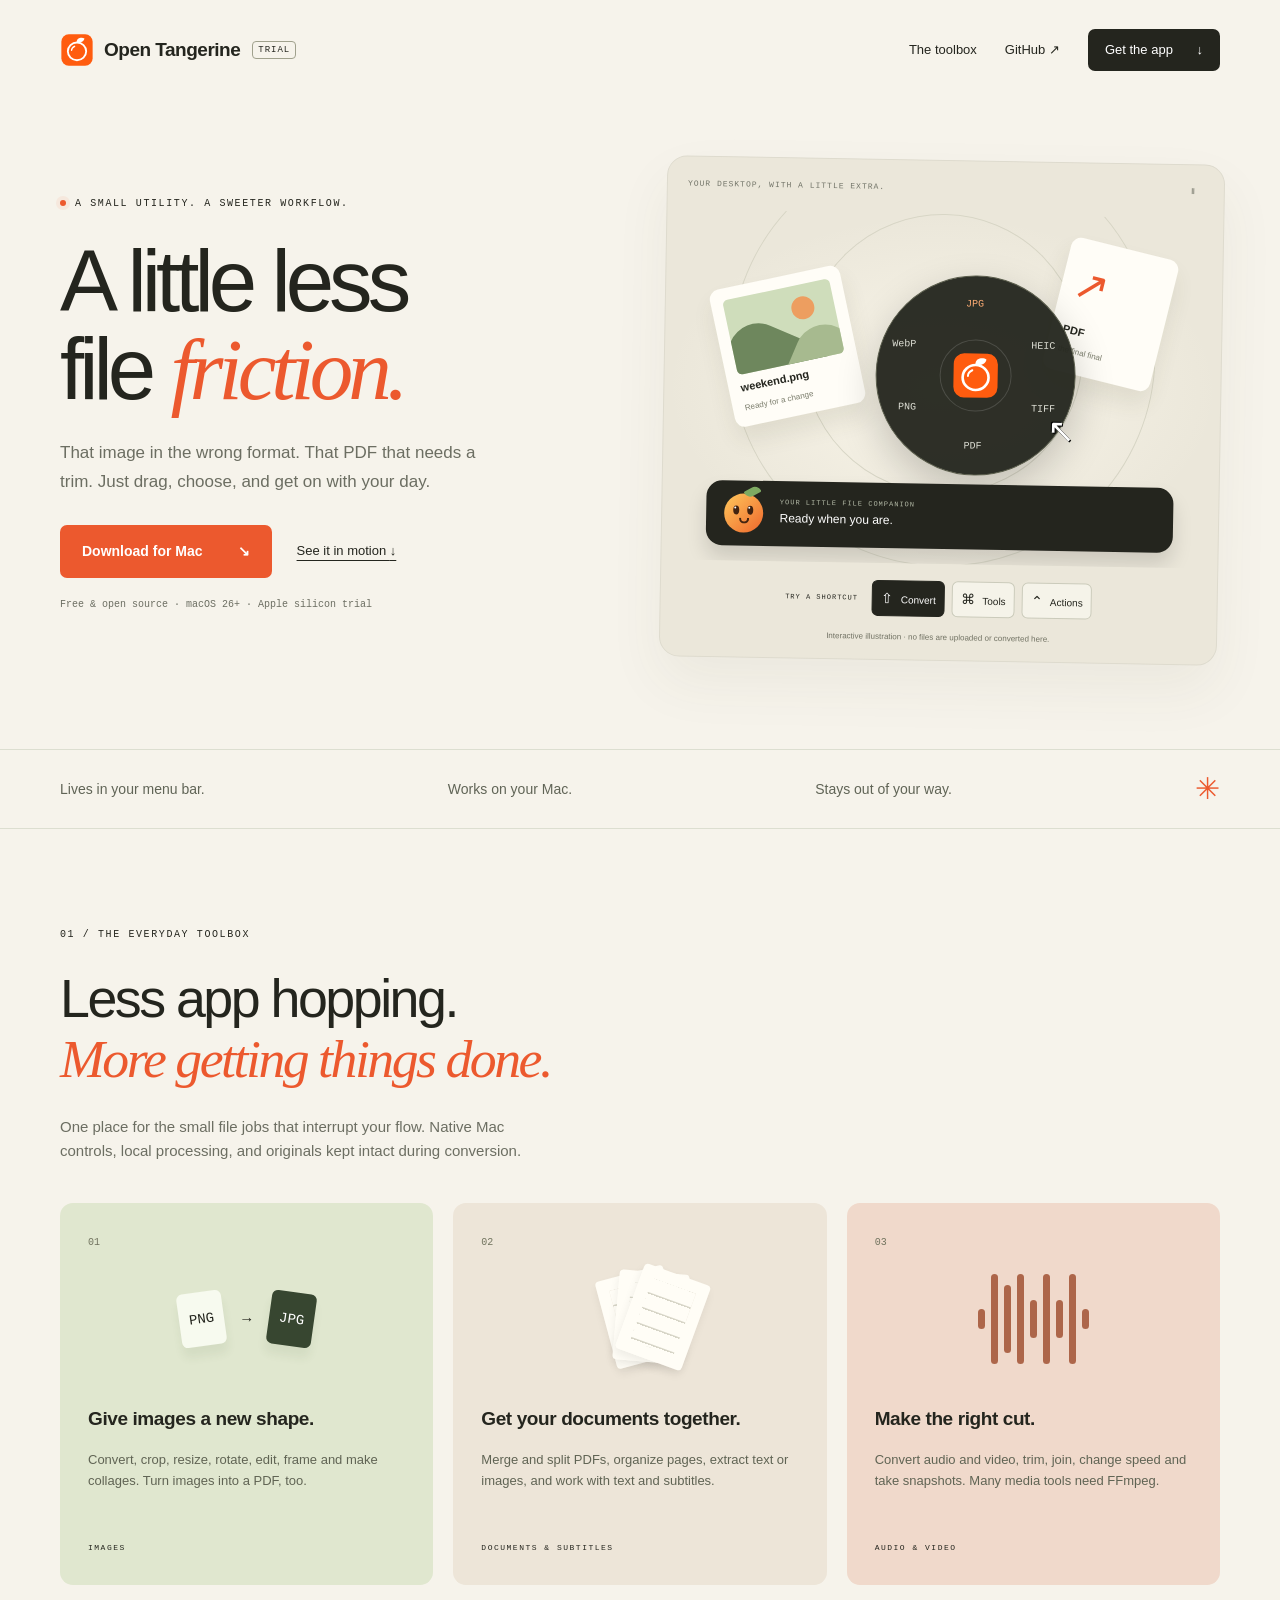
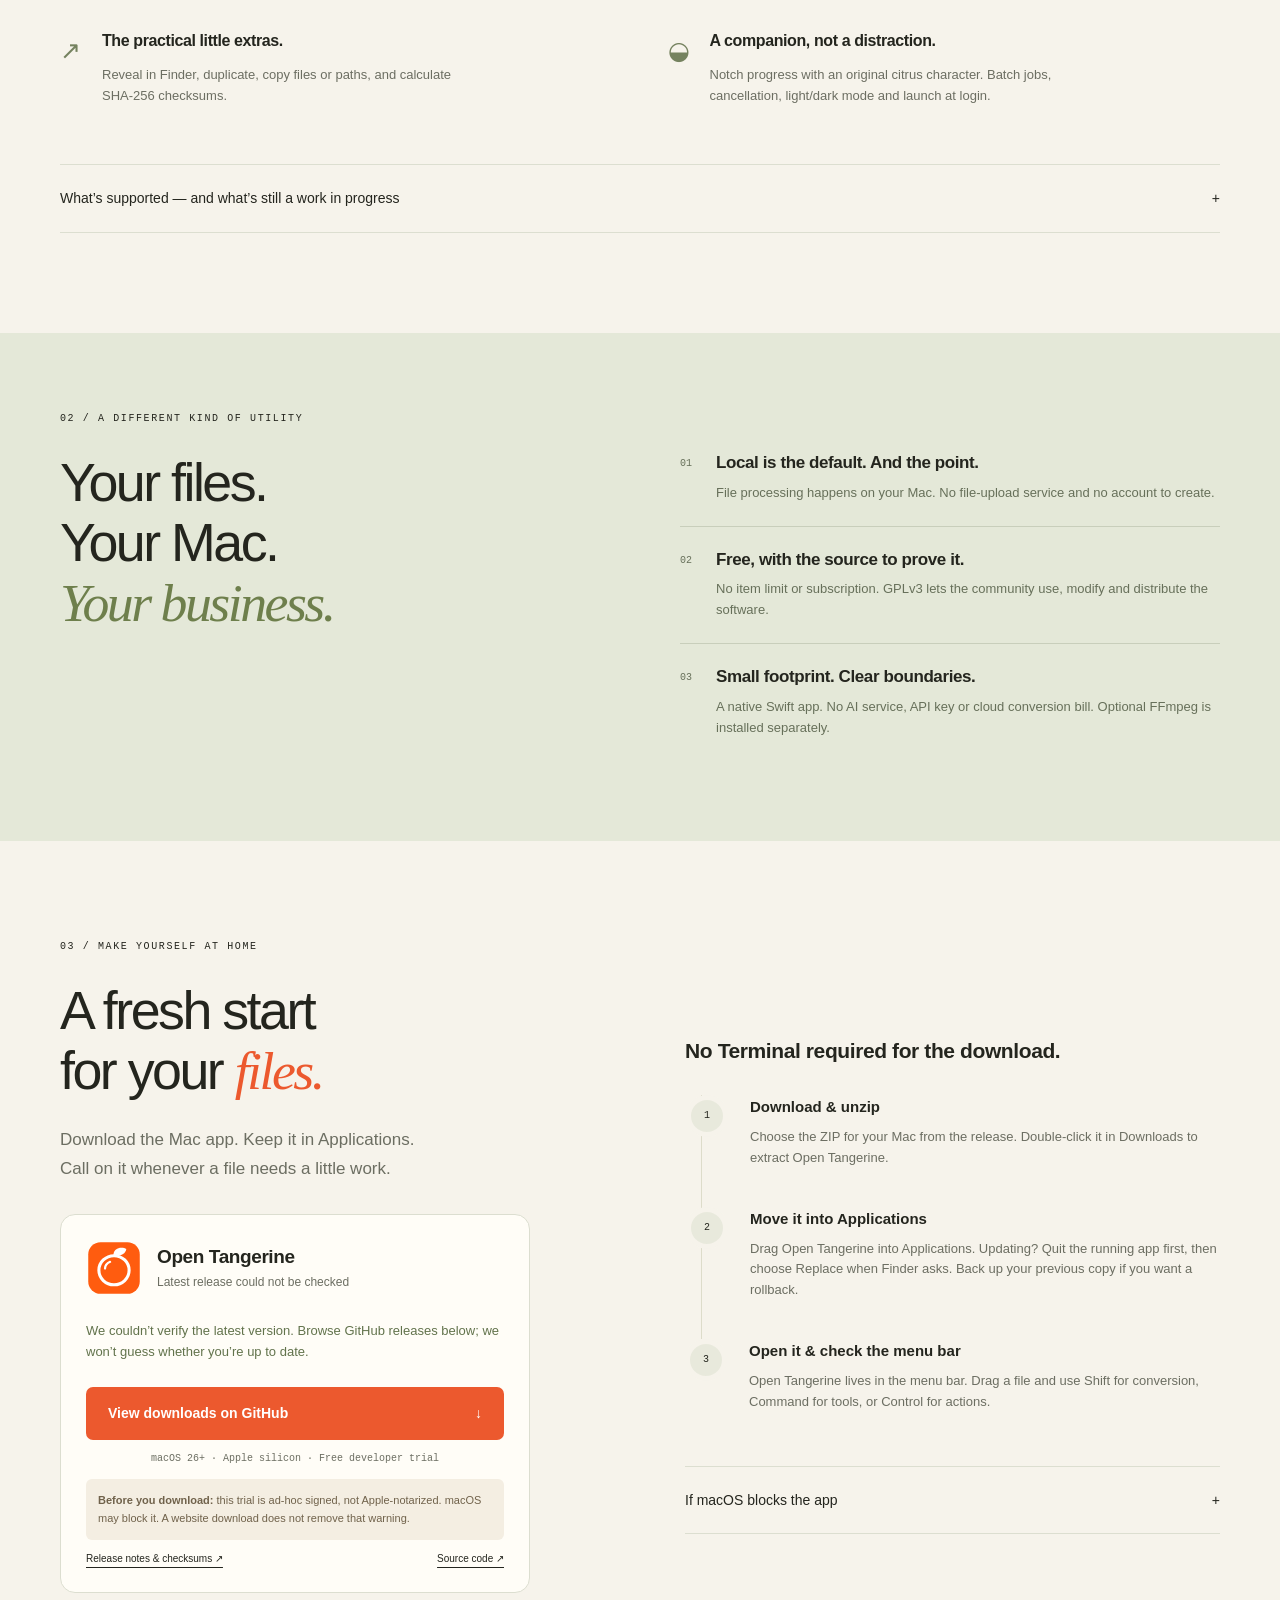
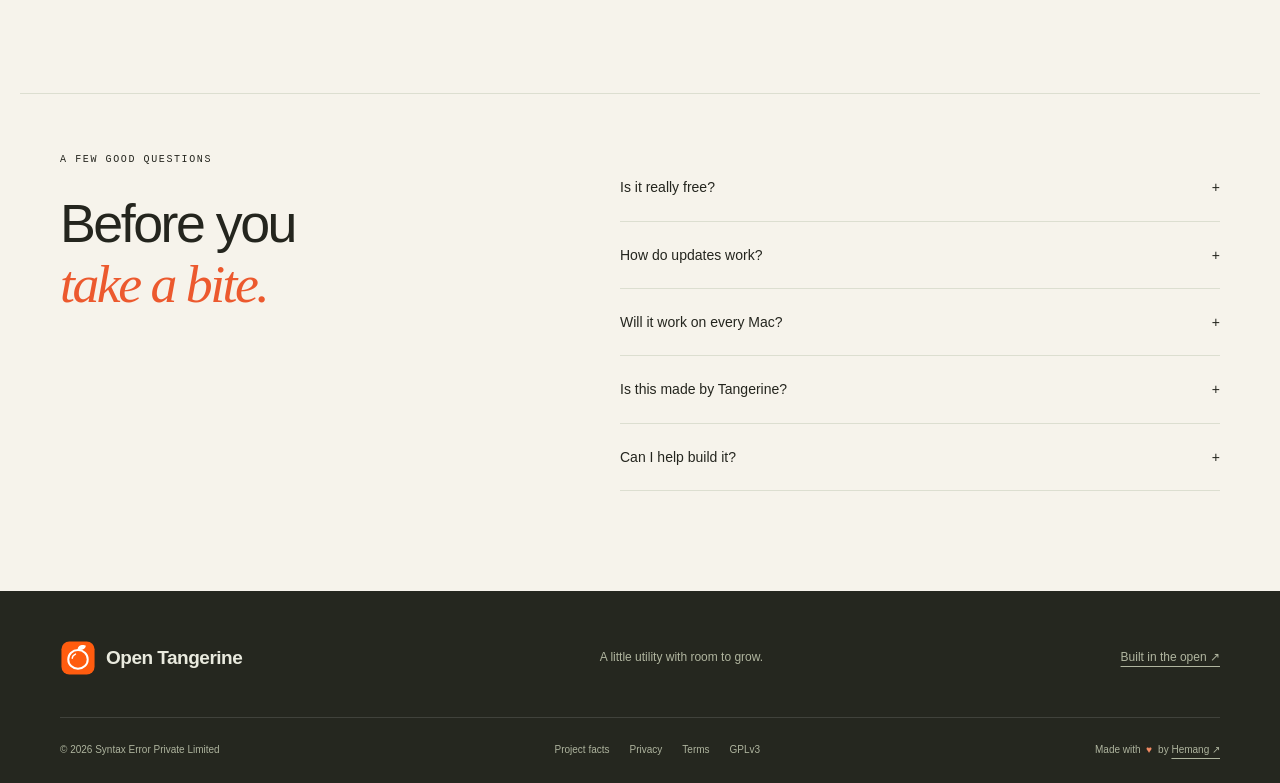
==== docs/index.html @ b7ef614c "Add search metadata, sitemap and open-source discovery facts" ====
<!doctype html>
<html lang="en"><head><meta charset="utf-8"><meta name="viewport" content="width=device-width,initial-scale=1"><meta name="theme-color" content="#f6f3eb"><title>Open Tangerine — Free, open-source Mac file converter</title><link rel="icon" href="assets/logo.svg"><link rel="stylesheet" href="assets/style.css"><script src="assets/version.js" defer></script><script src="assets/site.js" defer></script><meta name="description" content="Free, open-source macOS file converter and toolbox. Convert images, work with PDFs, edit media and manage files locally. Download the developer trial."><meta name="robots" content="index,follow,max-image-preview:large"><link rel="canonical" href="https://sintaxerrorpvtltd.github.io/Open-Tangerine/"><link rel="sitemap" type="application/xml" href="https://sintaxerrorpvtltd.github.io/Open-Tangerine/sitemap.xml"><meta name="referrer" content="strict-origin-when-cross-origin"><meta property="og:type" content="website"><meta property="og:site_name" content="Open Tangerine"><meta property="og:locale" content="en_US"><meta property="og:title" content="Open Tangerine — Free, open-source Mac file converter"><meta property="og:description" content="Free, open-source macOS file converter and toolbox. Convert images, work with PDFs, edit media and manage files locally. Download the developer trial."><meta property="og:url" content="https://sintaxerrorpvtltd.github.io/Open-Tangerine/"><meta property="og:image" content="https://sintaxerrorpvtltd.github.io/Open-Tangerine/assets/social-icon.png"><meta property="og:image:width" content="512"><meta property="og:image:height" content="512"><meta property="og:image:alt" content="Open Tangerine orange app icon"><meta name="twitter:card" content="summary"><meta name="twitter:title" content="Open Tangerine — Free, open-source Mac file converter"><meta name="twitter:description" content="Free, open-source macOS file converter and toolbox. Convert images, work with PDFs, edit media and manage files locally. Download the developer trial."><meta name="twitter:image" content="https://sintaxerrorpvtltd.github.io/Open-Tangerine/assets/social-icon.png"><script type="application/ld+json">{"@context": "https://schema.org", "@graph": [{"@type": "Organization", "@id": "https://sintaxerrorpvtltd.github.io/Open-Tangerine/#organization", "name": "Syntax Error Private Limited", "url": "https://sintaxerrorpvtltd.github.io/Open-Tangerine/", "logo": "https://sintaxerrorpvtltd.github.io/Open-Tangerine/assets/social-icon.png"}, {"@type": "WebSite", "@id": "https://sintaxerrorpvtltd.github.io/Open-Tangerine/#website", "name": "Open Tangerine", "url": "https://sintaxerrorpvtltd.github.io/Open-Tangerine/", "publisher": {"@id": "https://sintaxerrorpvtltd.github.io/Open-Tangerine/#organization"}, "inLanguage": "en"}, {"@type": ["SoftwareApplication", "SoftwareSourceCode"], "@id": "https://sintaxerrorpvtltd.github.io/Open-Tangerine/#app", "name": "Open Tangerine", "url": "https://sintaxerrorpvtltd.github.io/Open-Tangerine/", "description": "Free, open-source macOS file converter and toolbox. Convert images, work with PDFs, edit media and manage files locally. Download the developer trial.", "applicationCategory": "UtilitiesApplication", "operatingSystem": "macOS 26 or later (Apple silicon trial)", "isAccessibleForFree": true, "license": "https://www.gnu.org/licenses/gpl-3.0.html", "codeRepository": "https://github.com/sintaxerrorpvtltd/Open-Tangerine", "programmingLanguage": "Swift", "downloadUrl": "https://github.com/sintaxerrorpvtltd/Open-Tangerine/releases", "publisher": {"@id": "https://sintaxerrorpvtltd.github.io/Open-Tangerine/#organization"}, "offers": {"@type": "Offer", "price": "0", "priceCurrency": "USD"}, "softwareRequirements": "Optional FFmpeg for many media operations", "featureList": ["Local file processing", "Image conversion and editing", "PDF merge and split", "Audio and video tools", "Manual updates via GitHub"]}]}</script></head>
<body><a class="skip" href="#main">Skip to content</a><header class="nav wrap"><a class="brand" href="./"><img src="assets/logo.svg" width="34" height="34" alt="">Open Tangerine<span class="beta">TRIAL</span></a><nav aria-label="Main"><a href="#features">The toolbox</a><a href="https://github.com/sintaxerrorpvtltd/Open-Tangerine">GitHub ↗</a><a class="small-button" href="#download">Get the app <span>↓</span></a></nav></header>
<main id="main"><section class="hero wrap"><div class="hero-copy"><p class="eyebrow"><span class="dot"></span> A SMALL UTILITY. A SWEETER WORKFLOW.</p><h1>A little less<br>file <em>friction.</em></h1><p class="intro">That image in the wrong format. That PDF that needs a trim. Just drag, choose, and get on with your day.</p><div class="actions"><a class="button orange" href="#download">Download for Mac <span>↘</span></a><a class="text-link" href="#playground">See it in motion <span>↓</span></a></div><p class="micro">Free & open source · macOS 26+ · Apple silicon trial</p></div>
<div class="stage" id="playground" aria-label="Interactive illustration of the conversion wheel"><div class="stage-top"><span>YOUR DESKTOP, WITH A LITTLE EXTRA.</span><button id="motion" class="motion" aria-pressed="false" aria-label="Pause decorative motion">Ⅱ</button></div><div class="illustration"><div class="orbit orbit-one"></div><div class="orbit orbit-two"></div><div class="file file-back"><span>↗</span><b>PDF</b><small>the final final</small></div><div class="file file-front"><div class="landscape"><i></i></div><b id="demo-file">weekend.png</b><small id="demo-detail">Ready for a change</small></div><div class="wheel"><div class="wheel-center"><img src="assets/logo.svg" alt="" width="48" height="48"></div><span class="format f1">JPG</span><span class="format f2">HEIC</span><span class="format f3">TIFF</span><span class="format f4">PDF</span><span class="format f5">PNG</span><span class="format f6">WebP</span></div><div class="companion"><div class="citrus"><i class="leaf"></i><div class="eyes"><i></i><i></i></div><i class="smile"></i></div><div><small>YOUR LITTLE FILE COMPANION</small><b id="demo-caption" aria-live="polite">Ready when you are.</b></div></div><span class="cursor">↖</span></div><div class="stage-controls"><span>TRY A SHORTCUT</span><button data-mode="convert" aria-pressed="true"><kbd>⇧</kbd> Convert</button><button data-mode="tools" aria-pressed="false"><kbd>⌘</kbd> Tools</button><button data-mode="actions" aria-pressed="false"><kbd>⌃</kbd> Actions</button></div><p class="demo-note">Interactive illustration · no files are uploaded or converted here.</p></div></section>
<div class="manifesto"><div class="wrap"><span>Lives in your menu bar.</span><span>Works on your Mac.</span><span>Stays out of your way.</span><span class="sun">✳</span></div></div>
<section class="wrap section" id="features"><div class="section-heading"><p class="eyebrow">01 / THE EVERYDAY TOOLBOX</p><h2>Less app hopping.<br><em>More getting things done.</em></h2><p>One place for the small file jobs that interrupt your flow. Native Mac controls, local processing, and originals kept intact during conversion.</p></div><div class="feature-grid"><article class="feature feature-image"><span class="feature-number">01</span><div class="format-stack"><span>PNG</span><b>→</b><span>JPG</span></div><h3>Give images a new shape.</h3><p>Convert, crop, resize, rotate, edit, frame and make collages. Turn images into a PDF, too.</p><span class="tag">IMAGES</span></article><article class="feature feature-doc"><span class="feature-number">02</span><div class="paper-stack"><i></i><i></i><i></i></div><h3>Get your documents together.</h3><p>Merge and split PDFs, organize pages, extract text or images, and work with text and subtitles.</p><span class="tag">DOCUMENTS & SUBTITLES</span></article><article class="feature feature-audio"><span class="feature-number">03</span><div class="wave" aria-hidden="true"><i></i><i></i><i></i><i></i><i></i><i></i><i></i><i></i><i></i></div><h3>Make the right cut.</h3><p>Convert audio and video, trim, join, change speed and take snapshots. Many media tools need FFmpeg.</p><span class="tag">AUDIO & VIDEO</span></article></div>
<div class="feature-bottom"><div><span>↗</span><h3>The practical little extras.</h3><p>Reveal in Finder, duplicate, copy files or paths, and calculate SHA-256 checksums.</p></div><div><span>◒</span><h3>A companion, not a distraction.</h3><p>Notch progress with an original citrus character. Batch jobs, cancellation, light/dark mode and launch at login.</p></div></div><details class="coverage"><summary>What’s supported — and what’s still a work in progress <span>+</span></summary><div><p><b>Images:</b> PNG, JPEG, HEIC, TIFF, BMP, WebP, AVIF and SVG input routes. Availability depends on the destination codec. HEIC encoding is still being investigated; JPEG, TIFF and PDF conversion checks pass.</p><p><b>PDF & text:</b> merge, split, page organization, text/image extraction, text-to-PDF and some DOCX routes. No universal Office converter or OCR.</p><p><b>Media & subtitles:</b> audio/video conversion and editing; SRT, VTT and text. Many routes need a separately installed FFmpeg. Codec support varies.</p><p><b>Limits:</b> native image loading is limited to 100 MB and 40 megapixels. Archive conversion is disabled. Background framing does not remove backgrounds. Redaction and metadata tools are not certified anonymization tools. Not every route has been tested end to end.</p><a href="https://github.com/sintaxerrorpvtltd/Open-Tangerine#features-in-this-trial">Read the complete feature list ↗</a></div></details></section>
<section class="principles"><div class="wrap principles-grid"><p class="eyebrow">02 / A DIFFERENT KIND OF UTILITY</p><h2>Your files.<br>Your Mac.<br><em>Your business.</em></h2><div class="principle-list"><article><span>01</span><div><h3>Local is the default. And the point.</h3><p>File processing happens on your Mac. No file-upload service and no account to create.</p></div></article><article><span>02</span><div><h3>Free, with the source to prove it.</h3><p>No item limit or subscription. GPLv3 lets the community use, modify and distribute the software.</p></div></article><article><span>03</span><div><h3>Small footprint. Clear boundaries.</h3><p>A native Swift app. No AI service, API key or cloud conversion bill. Optional FFmpeg is installed separately.</p></div></article></div></div></section>
<section class="wrap section download" id="download"><div><p class="eyebrow">03 / MAKE YOURSELF AT HOME</p><h2>A fresh start<br>for your <em>files.</em></h2><p class="intro">Download the Mac app. Keep it in Applications.<br>Call on it whenever a file needs a little work.</p><div class="download-card"><div class="download-title"><img src="assets/logo.svg" alt="" width="56" height="56"><div><h3>Open Tangerine</h3><p id="release-label">Checking the latest release…</p></div></div><p id="version-status" role="status">You can also browse all releases on GitHub.</p><a class="button orange download-link" id="download-link" href="https://github.com/sintaxerrorpvtltd/Open-Tangerine/releases">View downloads on GitHub <span>↓</span></a><p class="micro">macOS 26+ · Apple silicon · Free developer trial</p><p class="notice"><b>Before you download:</b> this trial is ad-hoc signed, not Apple-notarized. macOS may block it. A website download does not remove that warning.</p><div class="download-links"><a href="https://github.com/sintaxerrorpvtltd/Open-Tangerine/releases" id="release-notes">Release notes & checksums ↗</a><a href="https://github.com/sintaxerrorpvtltd/Open-Tangerine">Source code ↗</a></div></div></div>
<div class="installation"><h3>No Terminal required for the download.</h3><ol><li><b>Download & unzip</b><p>Choose the ZIP for your Mac from the release. Double-click it in Downloads to extract Open Tangerine.</p></li><li><b>Move it into Applications</b><p>Drag Open Tangerine into Applications. Updating? Quit the running app first, then choose Replace when Finder asks. Back up your previous copy if you want a rollback.</p></li><li><b>Open it & check the menu bar</b><p>Open Tangerine lives in the menu bar. Drag a file and use Shift for conversion, Command for tools, or Control for actions.</p></li></ol><details><summary>If macOS blocks the app <span>+</span></summary><p>If macOS says the developer cannot be verified, review <a href="https://support.apple.com/en-in/102445">Apple’s opening guidance</a>. Only if you trust the exact download, use the per-app Open Anyway option in System Settings → Privacy & Security, if available.</p><p>If macOS says the app is damaged or contains malware, stop and <a href="https://github.com/sintaxerrorpvtltd/Open-Tangerine/issues">report the exact message</a>. Do not disable Gatekeeper or strip quarantine flags. Building from source is another option for developers.</p></details></div></section>
<section class="wrap faq section"><div><p class="eyebrow">A FEW GOOD QUESTIONS</p><h2>Before you<br><em>take a bite.</em></h2></div><div><details><summary>Is it really free? <span>+</span></summary><p>Yes. Open Tangerine has no account, subscription or conversion quota. Its source is licensed under GPL-3.0-only. Optional third-party tools have their own licenses.</p></details><details><summary>How do updates work? <span>+</span></summary><p>The app checks GitHub for a published release and opens this download page with your app version. This page tells you whether a newer version is available. Download it, quit the old app and replace it manually. It does not silently install anything.</p></details><details><summary>Will it work on every Mac? <span>+</span></summary><p>This trial targets macOS 26 or later on Apple silicon. Intel Macs are not currently verified. Some tools depend on optional FFmpeg and available codecs.</p></details><details><summary>Is this made by Tangerine? <span>+</span></summary><p>No. Open Tangerine is an independent project by Syntax Error Private Limited, with its own artwork. It builds on Satsuma with the original MIT attribution preserved.</p></details><details><summary>Can I help build it? <span>+</span></summary><p>Please do. Report a reproducible issue or propose a focused improvement on <a href="https://github.com/sintaxerrorpvtltd/Open-Tangerine">GitHub</a>. Avoid uploading private files to public issues.</p></details></div></section>
</main><footer><div class="wrap"><div class="footer-top"><a class="brand" href="./"><img src="assets/logo.svg" width="36" height="36" alt="">Open Tangerine</a><p>A little utility with room to grow.</p><a href="https://github.com/sintaxerrorpvtltd/Open-Tangerine">Built in the open ↗</a></div><div class="footer-bottom"><span>© 2026 Syntax Error Private Limited</span><nav aria-label="Legal"><a href="llms.txt">Project facts</a><a href="privacy.html">Privacy</a><a href="terms.html">Terms</a><a href="https://github.com/sintaxerrorpvtltd/Open-Tangerine/blob/main/LICENSE">GPLv3</a></nav><span>Made with <span class="heart" aria-label="love">♥</span> by <a href="https://www.instagram.com/hemaangg/">Hemang ↗</a></span></div></div></footer></body></html>
---- docs/assets/style.css ----
:root{--paper:#f6f3eb;--ink:#24251e;--orange:#ec592e;--muted:#6c6e62;--line:#dcded0;--green:#e1e7cd}*{box-sizing:border-box}html{scroll-behavior:smooth;scroll-padding-top:35px}body{margin:0;background:var(--paper);color:var(--ink);font-family:-apple-system,BlinkMacSystemFont,'Segoe UI',sans-serif;font-size:15px;line-height:1.6}a{color:inherit;text-underline-offset:5px}button{font:inherit;cursor:pointer}button,a{-webkit-tap-highlight-color:transparent}button:focus-visible,a:focus-visible,summary:focus-visible{outline:3px solid var(--orange);outline-offset:5px}.wrap{max-width:1240px;margin:auto;padding-left:40px;padding-right:40px}.skip{position:absolute;top:-90px;left:20px;z-index:99;background:white;padding:15px}.skip:focus{top:10px}.nav{min-height:100px;display:flex;align-items:center;justify-content:space-between;gap:24px}.brand{font-weight:650;display:flex;align-items:center;gap:10px;text-decoration:none;letter-spacing:-.5px;font-size:19px}.beta{font:9px ui-monospace,monospace;letter-spacing:1px;border:1px solid #a0a18d;border-radius:4px;padding:3px 5px;margin-left:2px}nav{display:flex;align-items:center;gap:28px}nav a{text-decoration:none;font-size:13px}.small-button{background:var(--ink);color:white;padding:11px 17px;border-radius:7px}.small-button span{margin-left:20px}.hero{padding-top:60px;padding-bottom:88px;display:grid;grid-template-columns:1fr 1fr;gap:45px;align-items:center}.eyebrow{font:10px ui-monospace,SFMono-Regular,monospace;letter-spacing:1.6px;display:flex;align-items:center;gap:9px;margin:0 0 28px}.dot{width:6px;height:6px;border-radius:50%;background:var(--orange);box-shadow:0 0 0 4px #ec592e12}h1{font-size:clamp(60px,6.8vw,88px);font-weight:500;line-height:1.01;letter-spacing:-5px;margin:0 0 26px}em{font-family:Georgia,serif;font-weight:400;color:var(--orange)}.intro{font-size:17px;line-height:1.7;color:var(--muted);max-width:420px}.actions{display:flex;align-items:center;gap:25px;margin:28px 0 18px}.button{display:inline-flex;align-items:center;justify-content:space-between;gap:35px;padding:15px 22px;border-radius:7px;text-decoration:none;font-size:14px;font-weight:600;transition:transform .2s,box-shadow .2s}.button:hover{transform:translateY(-3px);box-shadow:0 8px 20px #c3452525}.orange{background:var(--orange);color:white}.text-link{font-size:13px;font-weight:500}.micro{font:10px ui-monospace,monospace;color:var(--muted);line-height:1.8}.stage{background:#ebe7da;border:1px solid #dedbce;border-radius:20px;overflow:hidden;box-shadow:0 25px 55px #494b2c10;transform:rotate(1deg)}.stage-top{display:flex;justify-content:space-between;align-items:center;padding:18px 20px;font:8px ui-monospace,monospace;letter-spacing:1px;color:#737569}.motion{border:0;background:transparent;color:inherit;padding:4px 8px}.illustration{height:350px;position:relative;overflow:hidden;background:radial-gradient(ellipse at center,#f9f5e9,transparent 70%)}.orbit{position:absolute;border:1px solid #d8d6c6;border-radius:50%;left:50%;top:40%;transform:translate(-50%,-50%)}.orbit-one{width:280px;height:280px}.orbit-two{width:425px;height:425px}.file{position:absolute;background:#fffdf7;box-shadow:0 14px 22px #494b2c19;border-radius:10px;width:133px;padding:12px;display:flex;flex-direction:column;gap:5px;top:65px;left:10%;transform:rotate(-13deg);animation:float 6s ease-in-out infinite}.file b{font-size:11px}.file small{font-size:8px;color:#7b7d6c}.file-back{left:auto;right:10%;top:30px;transform:rotate(13deg);animation-delay:-3s;width:110px;height:135px}.file-back>span{color:var(--orange);font-size:42px;font-family:Georgia}.landscape{height:76px;border-radius:5px;position:relative;overflow:hidden;background:#cfddbb}.landscape:before,.landscape:after{content:'';position:absolute;background:#6e875d;width:110px;height:95px;transform:rotate(35deg);top:40px;left:-20px;border-radius:30px}.landscape:after{left:45px;top:55px;background:#a7ba8f}.landscape i{position:absolute;border-radius:50%;width:23px;height:23px;background:#ed9e60;right:20px;top:12px}.wheel{position:absolute;left:56%;top:46%;transform:translate(-50%,-50%);width:200px;height:200px;border-radius:50%;background:#262820f5;box-shadow:0 15px 40px #0003;border:1px solid #5a5d4c;animation:arrive .7s ease-out}.wheel-center{position:absolute;inset:63px;border:1px solid #ffffff25;border-radius:50%;display:grid;place-items:center}.wheel-center img{border-radius:12px}.format{position:absolute;color:#dedfd5;font:10px ui-monospace,monospace}.f1{top:22px;left:88px;color:#ffad74}.f2{top:63px;right:20px}.f3{bottom:61px;right:19px}.f4{bottom:23px;left:88px}.f5{bottom:61px;left:22px}.f6{top:63px;left:15px}.companion{position:absolute;bottom:15px;left:8%;right:8%;height:65px;border-radius:16px;background:#24251e;color:white;display:flex;align-items:center;gap:16px;padding:10px 18px;box-shadow:0 12px 20px #0002}.companion small{font:7px ui-monospace,monospace;letter-spacing:1px;color:#b3b9a6;display:block}.companion b{font-size:12px;font-weight:500;display:block;margin-top:3px}.citrus{width:39px;height:39px;flex-shrink:0;background:linear-gradient(135deg,#ffc85c,#ee672c);border-radius:50%;position:relative;animation:bob 3s ease-in-out infinite}.leaf{position:absolute;top:-6px;left:20px;width:16px;height:8px;background:#7eaa62;border-radius:2px 12px 2px 12px;transform:rotate(-30deg)}.eyes{display:flex;gap:8px;position:absolute;left:9px;top:12px}.eyes i{display:block;width:6px;height:9px;background:#422310;border-radius:50%;position:relative}.eyes i:after{content:'';width:2px;height:2px;background:white;border-radius:50%;position:absolute;top:1px;left:1px}.smile{position:absolute;left:15px;top:24px;width:10px;height:6px;border:2px solid #422310;border-top:0;border-radius:0 0 10px 10px}.cursor{position:absolute;left:69%;top:54%;color:white;text-shadow:1px 1px black,-1px -1px black;font-size:33px;animation:point 5s ease-in-out infinite}.stage-controls{display:flex;justify-content:center;gap:7px;align-items:center;padding:17px 10px 5px}.stage-controls>span{font:7px ui-monospace,monospace;letter-spacing:1px;margin-right:7px}.stage-controls button{border:1px solid #cbcbbb;border-radius:6px;font-size:10px;padding:6px 8px;background:#f5f3e9;color:var(--ink)}.stage-controls button[aria-pressed=true]{background:#24251e;color:white;border-color:#24251e}kbd{font-family:inherit;font-size:14px;margin-right:5px}.demo-note{text-align:center;font-size:8px;color:#717263;margin:10px 10px 15px}.manifesto{border-top:1px solid var(--line);border-bottom:1px solid var(--line)}.manifesto .wrap{display:flex;align-items:center;justify-content:space-between;gap:20px;padding-top:24px;padding-bottom:24px;font-size:14px;color:#606456}.sun{color:var(--orange);font-size:30px;line-height:1}.section{padding-top:100px;padding-bottom:100px}.section-heading{max-width:660px}.section-heading p:last-child{color:var(--muted);max-width:500px}h2{font-size:clamp(38px,4.2vw,55px);font-weight:500;letter-spacing:-2.5px;line-height:1.12;margin:0 0 25px}h3{font-weight:550;font-size:19px;line-height:1.35;letter-spacing:-.4px}.feature-grid{display:grid;grid-template-columns:repeat(3,1fr);gap:20px;margin-top:40px}.feature{padding:25px 28px 28px;border-radius:13px;position:relative;overflow:hidden}.feature-number{font:10px ui-monospace,monospace;color:#71745f}.feature-image{background:#e0e7cf}.feature-doc{background:#ede5d8}.feature-audio{background:#f0d9cb}.feature p{font-size:13px;color:#606454;min-height:70px}.tag{font:8px ui-monospace,monospace;letter-spacing:1.5px}.format-stack{height:135px;display:flex;justify-content:center;align-items:center;gap:15px}.format-stack span{background:#f7faef;box-shadow:0 10px 10px #3e4e2812;transform:rotate(-8deg);padding:19px 10px;border-radius:6px;font:14px ui-monospace,monospace}.format-stack span:last-child{transform:rotate(8deg);background:#374630;color:white}.format-stack b{font-weight:400}.paper-stack{height:135px;position:relative}.paper-stack i{position:absolute;left:calc(50% - 35px);top:20px;width:70px;height:90px;background:repeating-linear-gradient(#fffdf6 0 14px,#d7d5c7 15px 16px);border:12px solid #fffdf6;border-radius:4px;box-shadow:0 5px 10px #0001;transform:rotate(-15deg)}.paper-stack i:nth-child(2){transform:rotate(5deg);left:calc(50% - 24px)}.paper-stack i:nth-child(3){transform:rotate(20deg);left:calc(50% - 12px)}.wave{height:135px;display:flex;justify-content:center;align-items:center;gap:6px}.wave i{width:7px;height:38px;border-radius:5px;background:#ad664a}.wave i:nth-child(3n){height:68px}.wave i:nth-child(2n){height:90px}.wave i:first-child,.wave i:last-child{height:20px}.feature-bottom{display:grid;grid-template-columns:1fr 1fr;gap:55px;padding:45px 0}.feature-bottom>div{padding-left:42px;position:relative}.feature-bottom span{position:absolute;left:0;font-size:25px;color:#75825f}.feature-bottom h3{margin:0 0 10px;font-size:16px}.feature-bottom p{font-size:13px;color:var(--muted);max-width:380px}.coverage{border-top:1px solid var(--line);border-bottom:1px solid var(--line)}summary{cursor:pointer;list-style:none;display:flex;justify-content:space-between;gap:20px;padding:22px 0;font-size:14px;font-weight:500}summary::-webkit-details-marker{display:none}details[open] summary>span{transform:rotate(45deg)}details p{font-size:13px;color:var(--muted);max-width:800px}details>div{padding:0 0 25px}details a{font-size:13px}.principles{background:#e4e8d8;padding:80px 0}.principles-grid{display:grid;grid-template-columns:1fr 1fr;column-gap:80px}.principles .eyebrow{grid-column:1/-1}.principles em{color:#6e7f4c}.principle-list article{display:flex;gap:24px;border-top:1px solid #c8cebb;padding:22px 0}.principle-list article:first-child{border-top:0;padding-top:0}.principle-list h3{font-size:17px;margin:0 0 8px}.principle-list p{color:#67705a;font-size:13px;margin:0}.principle-list span{font:10px ui-monospace,monospace;padding-top:6px;color:#67705a}.download{display:grid;grid-template-columns:1fr 1fr;gap:90px}.download-card{background:#fffdf7;border:1px solid var(--line);border-radius:15px;padding:25px;margin-top:30px;max-width:470px}.download-title{display:flex;gap:15px;align-items:center}.download-title h3{margin:0 0 3px}.download-title p{font-size:12px;margin:0;color:var(--muted)}#version-status{font-size:13px;padding:12px 0;color:#62734c}.download-link{width:100%}.download-card .micro{text-align:center}.notice{font-size:11px;line-height:1.7;background:#f4eee2;border-radius:6px;padding:12px;color:#70624b}.download-links{display:flex;justify-content:space-between;gap:10px;font-size:10px}.installation{padding-top:75px}.installation h3{font-size:21px;margin-bottom:30px}.installation ol{list-style:none;counter-reset:steps;padding:0}.installation li{counter-increment:steps;position:relative;padding-left:48px;padding-bottom:25px;border-left:1px solid #dddcca;margin-left:16px}.installation li:before{content:counter(steps);position:absolute;left:-16px;top:0;width:32px;height:32px;border-radius:50%;background:#e8e9dc;border:5px solid var(--paper);display:grid;place-items:center;font:10px ui-monospace,monospace}.installation li:last-child{border-left:0}.installation li b{font-weight:550;font-size:15px}.installation li p{font-size:13px;color:var(--muted);margin-top:8px}.installation details{border-top:1px solid var(--line);border-bottom:1px solid var(--line)}.faq{border-top:1px solid var(--line);display:grid;grid-template-columns:1fr 1.2fr;gap:60px;padding-top:60px}.faq details{border-bottom:1px solid var(--line)}.faq details p{margin-top:0;padding-bottom:10px}footer{background:#25271f;color:#e9eade;padding:45px 0 25px}.footer-top{display:flex;justify-content:space-between;align-items:center;gap:20px;padding-bottom:38px}.footer-top p,.footer-top>a:last-child{font-size:12px;color:#b0b59f}.footer-bottom{display:flex;justify-content:space-between;gap:20px;border-top:1px solid #ffffff20;padding-top:24px;color:#aeb49e;font-size:10px}.footer-bottom nav{gap:20px}.footer-bottom nav a{font-size:10px}.heart{color:#f28a63;margin:0 3px}.legal{max-width:820px;padding-top:60px;padding-bottom:100px;min-height:70vh}.legal h1{font-size:60px;margin:30px 0}.legal h2{font-size:25px;letter-spacing:-.5px;margin:35px 0 10px}.legal p,.legal li{color:var(--muted)}.legal .notice{font-size:13px}.paused *{animation-play-state:paused!important}@keyframes float{50%{translate:0 -8px}}@keyframes bob{50%{transform:translateY(-3px) rotate(5deg)}}@keyframes point{50%{translate:5px -8px}}@keyframes arrive{from{opacity:0;scale:.9}to{opacity:1;scale:1}}@media(max-width:950px){.wrap{padding-left:26px;padding-right:26px}.hero{gap:25px}h1{font-size:67px}.stage-controls>span{display:none}.file{left:5%}.file-back{right:5%;left:auto}.actions{gap:15px;flex-wrap:wrap}.download{gap:40px}.footer-top p{display:none}}@media(max-width:700px){.nav{min-height:85px;gap:10px}.brand{font-size:16px}.beta{display:none}.nav nav{gap:15px}.nav nav>a:first-child{display:none}.nav nav>a:nth-child(2){display:none}.hero{grid-template-columns:1fr;padding-top:30px;padding-bottom:55px;gap:35px}h1{font-size:70px;letter-spacing:-4px}.hero-copy{max-width:480px}.stage{transform:none;max-width:540px}.illustration{height:330px}.manifesto .wrap{flex-wrap:wrap;font-size:11px;gap:12px}.manifesto span:nth-child(3){display:none}.section{padding-top:65px;padding-bottom:65px}.feature-grid{grid-template-columns:1fr}.feature p{min-height:0}.feature{padding:22px 26px}.format-stack,.paper-stack,.wave{height:115px}.feature-bottom{grid-template-columns:1fr;gap:20px}.principles{padding:60px 0}.principles-grid,.download,.faq{grid-template-columns:1fr;gap:25px}.principle-list{margin-top:15px}.installation{padding-top:10px}.download-card{max-width:none}.footer-top{flex-wrap:wrap;padding-bottom:22px}.footer-bottom{flex-wrap:wrap;line-height:1.9}.footer-bottom>span:last-child{width:100%}.legal h1{font-size:44px}.stage-controls>span{display:inline}.intro{font-size:16px}h2{font-size:42px}}@media(prefers-reduced-motion:reduce){html{scroll-behavior:auto}*,*:before,*:after{animation:none!important;transition:none!important}}
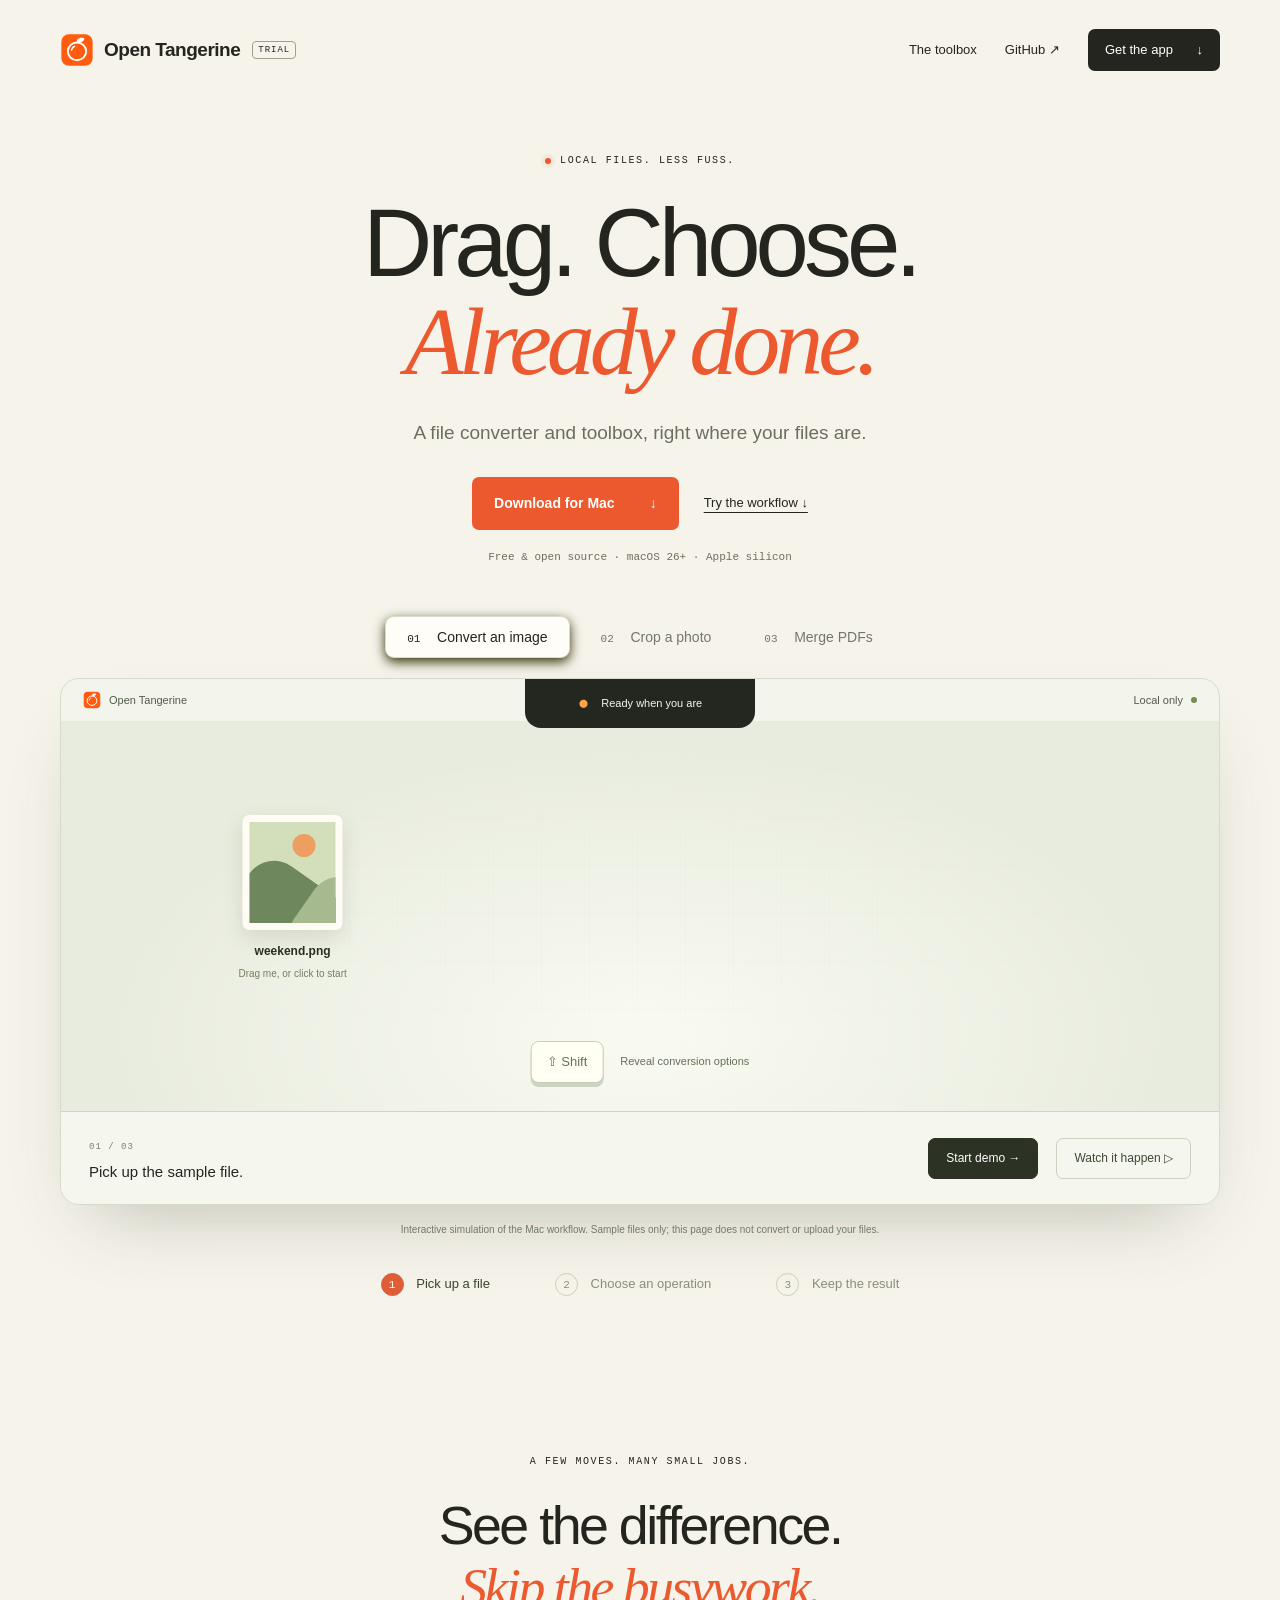
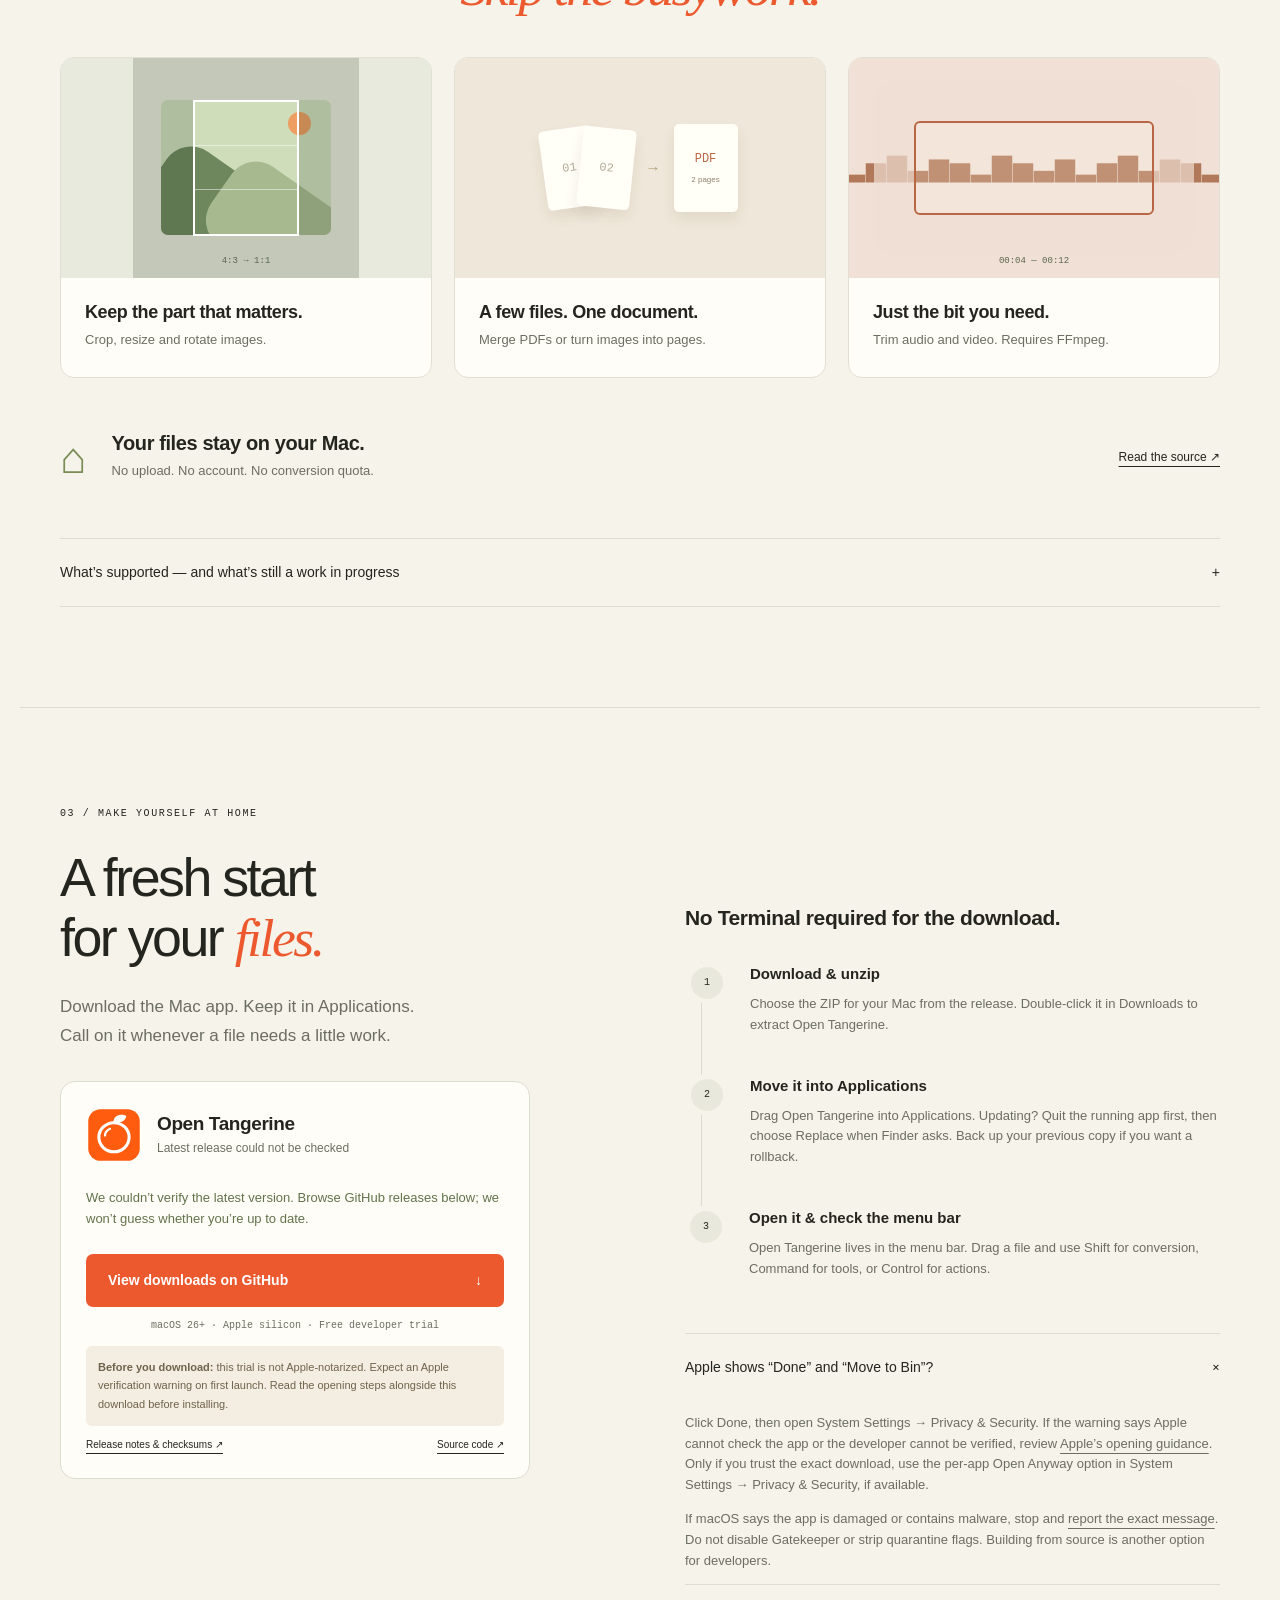
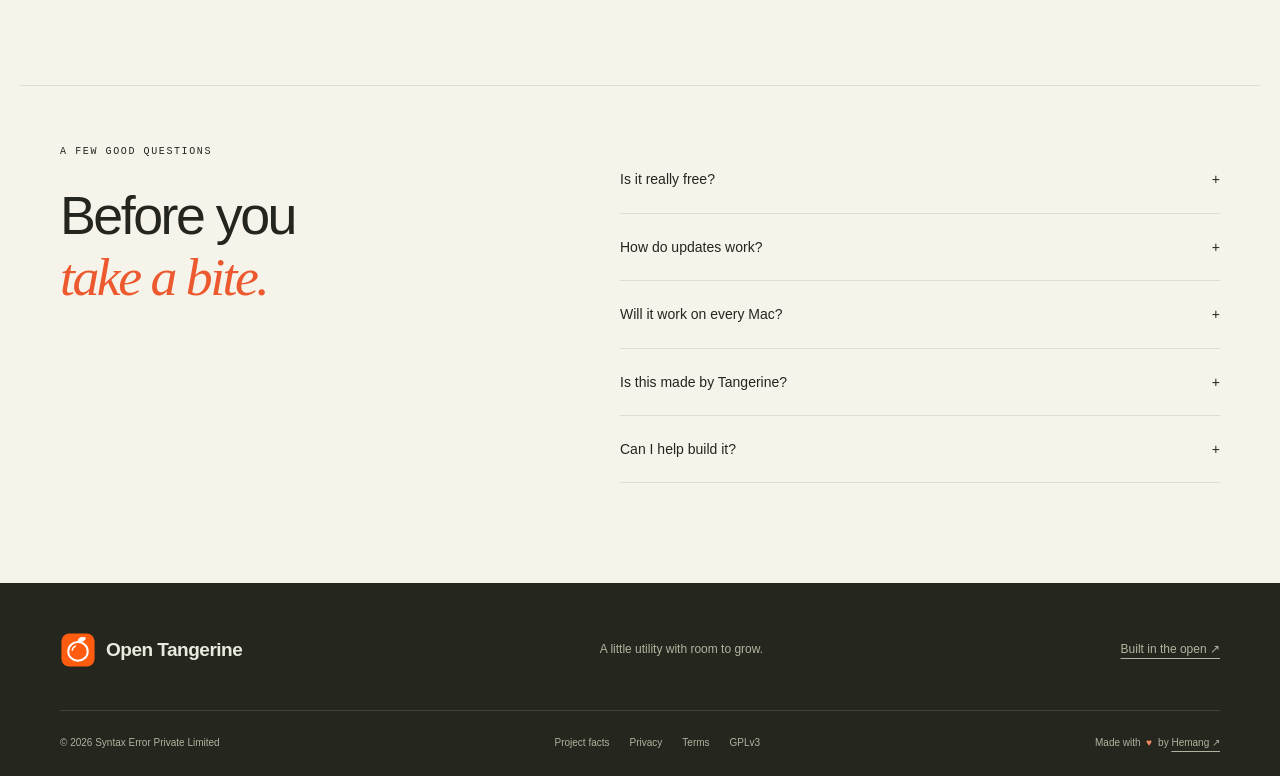
==== commit 83ebd994: "Release 0.1.5 with website update handoff and interactive product demos" ====
--- a/docs/index.html
+++ b/docs/index.html
@@ -1,13 +1,27 @@
 <!doctype html>
-<html lang="en"><head><meta charset="utf-8"><meta name="viewport" content="width=device-width,initial-scale=1"><meta name="theme-color" content="#f6f3eb"><title>Open Tangerine — Free, open-source Mac file converter</title><link rel="icon" href="assets/logo.svg"><link rel="stylesheet" href="assets/style.css"><script src="assets/version.js" defer></script><script src="assets/site.js" defer></script><meta name="description" content="Free, open-source macOS file converter and toolbox. Convert images, work with PDFs, edit media and manage files locally. Download the developer trial."><meta name="robots" content="index,follow,max-image-preview:large"><link rel="canonical" href="https://sintaxerrorpvtltd.github.io/Open-Tangerine/"><link rel="sitemap" type="application/xml" href="https://sintaxerrorpvtltd.github.io/Open-Tangerine/sitemap.xml"><meta name="referrer" content="strict-origin-when-cross-origin"><meta property="og:type" content="website"><meta property="og:site_name" content="Open Tangerine"><meta property="og:locale" content="en_US"><meta property="og:title" content="Open Tangerine — Free, open-source Mac file converter"><meta property="og:description" content="Free, open-source macOS file converter and toolbox. Convert images, work with PDFs, edit media and manage files locally. Download the developer trial."><meta property="og:url" content="https://sintaxerrorpvtltd.github.io/Open-Tangerine/"><meta property="og:image" content="https://sintaxerrorpvtltd.github.io/Open-Tangerine/assets/social-icon.png"><meta property="og:image:width" content="512"><meta property="og:image:height" content="512"><meta property="og:image:alt" content="Open Tangerine orange app icon"><meta name="twitter:card" content="summary"><meta name="twitter:title" content="Open Tangerine — Free, open-source Mac file converter"><meta name="twitter:description" content="Free, open-source macOS file converter and toolbox. Convert images, work with PDFs, edit media and manage files locally. Download the developer trial."><meta name="twitter:image" content="https://sintaxerrorpvtltd.github.io/Open-Tangerine/assets/social-icon.png"><script type="application/ld+json">{"@context": "https://schema.org", "@graph": [{"@type": "Organization", "@id": "https://sintaxerrorpvtltd.github.io/Open-Tangerine/#organization", "name": "Syntax Error Private Limited", "url": "https://sintaxerrorpvtltd.github.io/Open-Tangerine/", "logo": "https://sintaxerrorpvtltd.github.io/Open-Tangerine/assets/social-icon.png"}, {"@type": "WebSite", "@id": "https://sintaxerrorpvtltd.github.io/Open-Tangerine/#website", "name": "Open Tangerine", "url": "https://sintaxerrorpvtltd.github.io/Open-Tangerine/", "publisher": {"@id": "https://sintaxerrorpvtltd.github.io/Open-Tangerine/#organization"}, "inLanguage": "en"}, {"@type": ["SoftwareApplication", "SoftwareSourceCode"], "@id": "https://sintaxerrorpvtltd.github.io/Open-Tangerine/#app", "name": "Open Tangerine", "url": "https://sintaxerrorpvtltd.github.io/Open-Tangerine/", "description": "Free, open-source macOS file converter and toolbox. Convert images, work with PDFs, edit media and manage files locally. Download the developer trial.", "applicationCategory": "UtilitiesApplication", "operatingSystem": "macOS 26 or later (Apple silicon trial)", "isAccessibleForFree": true, "license": "https://www.gnu.org/licenses/gpl-3.0.html", "codeRepository": "https://github.com/sintaxerrorpvtltd/Open-Tangerine", "programmingLanguage": "Swift", "downloadUrl": "https://github.com/sintaxerrorpvtltd/Open-Tangerine/releases", "publisher": {"@id": "https://sintaxerrorpvtltd.github.io/Open-Tangerine/#organization"}, "offers": {"@type": "Offer", "price": "0", "priceCurrency": "USD"}, "softwareRequirements": "Optional FFmpeg for many media operations", "featureList": ["Local file processing", "Image conversion and editing", "PDF merge and split", "Audio and video tools", "Manual updates via GitHub"]}]}</script></head>
+<html lang="en"><head><meta charset="utf-8"><meta name="viewport" content="width=device-width,initial-scale=1"><meta name="theme-color" content="#f6f3eb"><title>Open Tangerine — Free, open-source Mac file converter</title><link rel="icon" href="assets/logo.svg"><link rel="stylesheet" href="assets/style.css"><script src="assets/version.js" defer></script><script src="assets/site.js" defer></script><script src="assets/demo.js" defer></script><meta name="description" content="Free, open-source macOS file converter and toolbox. Convert images, work with PDFs, edit media and manage files locally. Download the developer trial."><meta name="robots" content="index,follow,max-image-preview:large"><link rel="canonical" href="https://sintaxerrorpvtltd.github.io/Open-Tangerine/"><link rel="sitemap" type="application/xml" href="https://sintaxerrorpvtltd.github.io/Open-Tangerine/sitemap.xml"><meta name="referrer" content="strict-origin-when-cross-origin"><meta property="og:type" content="website"><meta property="og:site_name" content="Open Tangerine"><meta property="og:locale" content="en_US"><meta property="og:title" content="Open Tangerine — Free, open-source Mac file converter"><meta property="og:description" content="Free, open-source macOS file converter and toolbox. Convert images, work with PDFs, edit media and manage files locally. Download the developer trial."><meta property="og:url" content="https://sintaxerrorpvtltd.github.io/Open-Tangerine/"><meta property="og:image" content="https://sintaxerrorpvtltd.github.io/Open-Tangerine/assets/social-icon.png"><meta property="og:image:width" content="512"><meta property="og:image:height" content="512"><meta property="og:image:alt" content="Open Tangerine orange app icon"><meta name="twitter:card" content="summary"><meta name="twitter:title" content="Open Tangerine — Free, open-source Mac file converter"><meta name="twitter:description" content="Free, open-source macOS file converter and toolbox. Convert images, work with PDFs, edit media and manage files locally. Download the developer trial."><meta name="twitter:image" content="https://sintaxerrorpvtltd.github.io/Open-Tangerine/assets/social-icon.png"><script type="application/ld+json">{"@context": "https://schema.org", "@graph": [{"@type": "Organization", "@id": "https://sintaxerrorpvtltd.github.io/Open-Tangerine/#organization", "name": "Syntax Error Private Limited", "url": "https://sintaxerrorpvtltd.github.io/Open-Tangerine/", "logo": "https://sintaxerrorpvtltd.github.io/Open-Tangerine/assets/social-icon.png"}, {"@type": "WebSite", "@id": "https://sintaxerrorpvtltd.github.io/Open-Tangerine/#website", "name": "Open Tangerine", "url": "https://sintaxerrorpvtltd.github.io/Open-Tangerine/", "publisher": {"@id": "https://sintaxerrorpvtltd.github.io/Open-Tangerine/#organization"}, "inLanguage": "en"}, {"@type": ["SoftwareApplication", "SoftwareSourceCode"], "@id": "https://sintaxerrorpvtltd.github.io/Open-Tangerine/#app", "name": "Open Tangerine", "url": "https://sintaxerrorpvtltd.github.io/Open-Tangerine/", "description": "Free, open-source macOS file converter and toolbox. Convert images, work with PDFs, edit media and manage files locally. Download the developer trial.", "applicationCategory": "UtilitiesApplication", "operatingSystem": "macOS 26 or later (Apple silicon trial)", "isAccessibleForFree": true, "license": "https://www.gnu.org/licenses/gpl-3.0.html", "codeRepository": "https://github.com/sintaxerrorpvtltd/Open-Tangerine", "programmingLanguage": "Swift", "downloadUrl": "https://github.com/sintaxerrorpvtltd/Open-Tangerine/releases", "publisher": {"@id": "https://sintaxerrorpvtltd.github.io/Open-Tangerine/#organization"}, "offers": {"@type": "Offer", "price": "0", "priceCurrency": "USD"}, "softwareRequirements": "Optional FFmpeg for many media operations", "featureList": ["Local file processing", "Image conversion and editing", "PDF merge and split", "Audio and video tools", "Manual updates via GitHub"]}]}</script></head>
 <body><a class="skip" href="#main">Skip to content</a><header class="nav wrap"><a class="brand" href="./"><img src="assets/logo.svg" width="34" height="34" alt="">Open Tangerine<span class="beta">TRIAL</span></a><nav aria-label="Main"><a href="#features">The toolbox</a><a href="https://github.com/sintaxerrorpvtltd/Open-Tangerine">GitHub ↗</a><a class="small-button" href="#download">Get the app <span>↓</span></a></nav></header>
-<main id="main"><section class="hero wrap"><div class="hero-copy"><p class="eyebrow"><span class="dot"></span> A SMALL UTILITY. A SWEETER WORKFLOW.</p><h1>A little less<br>file <em>friction.</em></h1><p class="intro">That image in the wrong format. That PDF that needs a trim. Just drag, choose, and get on with your day.</p><div class="actions"><a class="button orange" href="#download">Download for Mac <span>↘</span></a><a class="text-link" href="#playground">See it in motion <span>↓</span></a></div><p class="micro">Free & open source · macOS 26+ · Apple silicon trial</p></div>
-<div class="stage" id="playground" aria-label="Interactive illustration of the conversion wheel"><div class="stage-top"><span>YOUR DESKTOP, WITH A LITTLE EXTRA.</span><button id="motion" class="motion" aria-pressed="false" aria-label="Pause decorative motion">Ⅱ</button></div><div class="illustration"><div class="orbit orbit-one"></div><div class="orbit orbit-two"></div><div class="file file-back"><span>↗</span><b>PDF</b><small>the final final</small></div><div class="file file-front"><div class="landscape"><i></i></div><b id="demo-file">weekend.png</b><small id="demo-detail">Ready for a change</small></div><div class="wheel"><div class="wheel-center"><img src="assets/logo.svg" alt="" width="48" height="48"></div><span class="format f1">JPG</span><span class="format f2">HEIC</span><span class="format f3">TIFF</span><span class="format f4">PDF</span><span class="format f5">PNG</span><span class="format f6">WebP</span></div><div class="companion"><div class="citrus"><i class="leaf"></i><div class="eyes"><i></i><i></i></div><i class="smile"></i></div><div><small>YOUR LITTLE FILE COMPANION</small><b id="demo-caption" aria-live="polite">Ready when you are.</b></div></div><span class="cursor">↖</span></div><div class="stage-controls"><span>TRY A SHORTCUT</span><button data-mode="convert" aria-pressed="true"><kbd>⇧</kbd> Convert</button><button data-mode="tools" aria-pressed="false"><kbd>⌘</kbd> Tools</button><button data-mode="actions" aria-pressed="false"><kbd>⌃</kbd> Actions</button></div><p class="demo-note">Interactive illustration · no files are uploaded or converted here.</p></div></section>
-<div class="manifesto"><div class="wrap"><span>Lives in your menu bar.</span><span>Works on your Mac.</span><span>Stays out of your way.</span><span class="sun">✳</span></div></div>
-<section class="wrap section" id="features"><div class="section-heading"><p class="eyebrow">01 / THE EVERYDAY TOOLBOX</p><h2>Less app hopping.<br><em>More getting things done.</em></h2><p>One place for the small file jobs that interrupt your flow. Native Mac controls, local processing, and originals kept intact during conversion.</p></div><div class="feature-grid"><article class="feature feature-image"><span class="feature-number">01</span><div class="format-stack"><span>PNG</span><b>→</b><span>JPG</span></div><h3>Give images a new shape.</h3><p>Convert, crop, resize, rotate, edit, frame and make collages. Turn images into a PDF, too.</p><span class="tag">IMAGES</span></article><article class="feature feature-doc"><span class="feature-number">02</span><div class="paper-stack"><i></i><i></i><i></i></div><h3>Get your documents together.</h3><p>Merge and split PDFs, organize pages, extract text or images, and work with text and subtitles.</p><span class="tag">DOCUMENTS & SUBTITLES</span></article><article class="feature feature-audio"><span class="feature-number">03</span><div class="wave" aria-hidden="true"><i></i><i></i><i></i><i></i><i></i><i></i><i></i><i></i><i></i></div><h3>Make the right cut.</h3><p>Convert audio and video, trim, join, change speed and take snapshots. Many media tools need FFmpeg.</p><span class="tag">AUDIO & VIDEO</span></article></div>
-<div class="feature-bottom"><div><span>↗</span><h3>The practical little extras.</h3><p>Reveal in Finder, duplicate, copy files or paths, and calculate SHA-256 checksums.</p></div><div><span>◒</span><h3>A companion, not a distraction.</h3><p>Notch progress with an original citrus character. Batch jobs, cancellation, light/dark mode and launch at login.</p></div></div><details class="coverage"><summary>What’s supported — and what’s still a work in progress <span>+</span></summary><div><p><b>Images:</b> PNG, JPEG, HEIC, TIFF, BMP, WebP, AVIF and SVG input routes. Availability depends on the destination codec. HEIC encoding is still being investigated; JPEG, TIFF and PDF conversion checks pass.</p><p><b>PDF & text:</b> merge, split, page organization, text/image extraction, text-to-PDF and some DOCX routes. No universal Office converter or OCR.</p><p><b>Media & subtitles:</b> audio/video conversion and editing; SRT, VTT and text. Many routes need a separately installed FFmpeg. Codec support varies.</p><p><b>Limits:</b> native image loading is limited to 100 MB and 40 megapixels. Archive conversion is disabled. Background framing does not remove backgrounds. Redaction and metadata tools are not certified anonymization tools. Not every route has been tested end to end.</p><a href="https://github.com/sintaxerrorpvtltd/Open-Tangerine#features-in-this-trial">Read the complete feature list ↗</a></div></details></section>
-<section class="principles"><div class="wrap principles-grid"><p class="eyebrow">02 / A DIFFERENT KIND OF UTILITY</p><h2>Your files.<br>Your Mac.<br><em>Your business.</em></h2><div class="principle-list"><article><span>01</span><div><h3>Local is the default. And the point.</h3><p>File processing happens on your Mac. No file-upload service and no account to create.</p></div></article><article><span>02</span><div><h3>Free, with the source to prove it.</h3><p>No item limit or subscription. GPLv3 lets the community use, modify and distribute the software.</p></div></article><article><span>03</span><div><h3>Small footprint. Clear boundaries.</h3><p>A native Swift app. No AI service, API key or cloud conversion bill. Optional FFmpeg is installed separately.</p></div></article></div></div></section>
-<section class="wrap section download" id="download"><div><p class="eyebrow">03 / MAKE YOURSELF AT HOME</p><h2>A fresh start<br>for your <em>files.</em></h2><p class="intro">Download the Mac app. Keep it in Applications.<br>Call on it whenever a file needs a little work.</p><div class="download-card"><div class="download-title"><img src="assets/logo.svg" alt="" width="56" height="56"><div><h3>Open Tangerine</h3><p id="release-label">Checking the latest release…</p></div></div><p id="version-status" role="status">You can also browse all releases on GitHub.</p><a class="button orange download-link" id="download-link" href="https://github.com/sintaxerrorpvtltd/Open-Tangerine/releases">View downloads on GitHub <span>↓</span></a><p class="micro">macOS 26+ · Apple silicon · Free developer trial</p><p class="notice"><b>Before you download:</b> this trial is ad-hoc signed, not Apple-notarized. macOS may block it. A website download does not remove that warning.</p><div class="download-links"><a href="https://github.com/sintaxerrorpvtltd/Open-Tangerine/releases" id="release-notes">Release notes & checksums ↗</a><a href="https://github.com/sintaxerrorpvtltd/Open-Tangerine">Source code ↗</a></div></div></div>
-<div class="installation"><h3>No Terminal required for the download.</h3><ol><li><b>Download & unzip</b><p>Choose the ZIP for your Mac from the release. Double-click it in Downloads to extract Open Tangerine.</p></li><li><b>Move it into Applications</b><p>Drag Open Tangerine into Applications. Updating? Quit the running app first, then choose Replace when Finder asks. Back up your previous copy if you want a rollback.</p></li><li><b>Open it & check the menu bar</b><p>Open Tangerine lives in the menu bar. Drag a file and use Shift for conversion, Command for tools, or Control for actions.</p></li></ol><details><summary>If macOS blocks the app <span>+</span></summary><p>If macOS says the developer cannot be verified, review <a href="https://support.apple.com/en-in/102445">Apple’s opening guidance</a>. Only if you trust the exact download, use the per-app Open Anyway option in System Settings → Privacy & Security, if available.</p><p>If macOS says the app is damaged or contains malware, stop and <a href="https://github.com/sintaxerrorpvtltd/Open-Tangerine/issues">report the exact message</a>. Do not disable Gatekeeper or strip quarantine flags. Building from source is another option for developers.</p></details></div></section>
+<main id="main"><section class="hero wrap"><div class="hero-copy"><p class="eyebrow"><span class="dot"></span> LOCAL FILES. LESS FUSS.</p><h1>Drag. Choose.<br><em>Already done.</em></h1><p class="intro">A file converter and toolbox, right where your files are.</p><div class="actions"><a class="button orange" href="#download">Download for Mac <span>↓</span></a><a class="text-link" href="#playground">Try the workflow ↓</a></div><p class="micro">Free & open source · macOS 26+ · Apple silicon</p></div></section>
+<section class="wrap demo-section" id="playground" aria-label="Interactive product demonstration">
+<div class="scenario-tabs" role="group" aria-label="Choose a demonstration"><button data-scene="convert" aria-pressed="true">01 <b>Convert an image</b></button><button data-scene="crop" aria-pressed="false">02 <b>Crop a photo</b></button><button data-scene="merge" aria-pressed="false">03 <b>Merge PDFs</b></button></div>
+<div class="desktop-demo" data-phase="idle" data-scene="convert">
+<div class="desktop-bar"><span><img src="assets/logo.svg" width="18" height="18" alt=""> Open Tangerine</span><span class="desktop-location">Desktop</span><span>Local only <i class="status-dot"></i></span></div>
+<div class="demo-notch"><span class="mini-orange">●</span><span id="notch-label">Ready when you are</span></div>
+<div class="demo-canvas">
+<div class="desktop-lines" aria-hidden="true"></div>
+<button class="sample-file" id="sample-file" aria-label="Select sample image to begin the demonstration"><span class="sample-art landscape"><i></i></span><span class="pdf-art" aria-hidden="true"><i></i><i></i><i></i><b>PDF</b></span><b id="sample-name">weekend.png</b><span class="file-hint">Drag me, or click to start</span></button>
+<div class="demo-wheel" id="demo-wheel" aria-label="Sample operation wheel" hidden><div class="wheel-hub"><img src="assets/logo.svg" width="40" height="40" alt=""></div><button data-choice="0">JPEG</button><button data-choice="1">TIFF</button><button data-choice="2">PDF</button><button data-choice="3">PNG</button></div>
+<div class="result-file" id="result-file" hidden><span class="result-check">✓</span><span class="sample-art landscape"><i></i></span><span class="pdf-art" aria-hidden="true"><i></i><i></i><i></i><b>PDF</b></span><b id="result-name">weekend.jpg</b><small id="result-detail">New file. Original kept.</small></div>
+<div class="crop-outline" aria-hidden="true"></div><span class="demo-pointer" aria-hidden="true">↖</span>
+<div class="shortcut-hint"><kbd id="shortcut-key">⇧ Shift</kbd><span id="shortcut-label">Reveal conversion options</span></div>
+</div><div class="demo-footer"><div><span class="step-number" id="step-number">01 / 03</span><p id="demo-instruction" role="status">Pick up the sample file.</p></div><button class="demo-next" id="demo-next">Start demo →</button><button class="play-demo" id="play-demo" aria-pressed="false">Watch it happen ▷</button></div>
+</div><p class="demo-disclosure">Interactive simulation of the Mac workflow. Sample files only; this page does not convert or upload your files.</p>
+<div class="workflow-steps" aria-label="Workflow steps"><span data-step="0" class="active"><b>1</b> Pick up a file</span><span data-step="1"><b>2</b> Choose an operation</span><span data-step="2"><b>3</b> Keep the result</span></div></section>
+<section class="wrap section" id="features"><div class="section-heading"><p class="eyebrow">A FEW MOVES. MANY SMALL JOBS.</p><h2>See the difference.<br><em>Skip the busywork.</em></h2></div>
+<div class="visual-tools"><article><div class="tool-preview crop-preview"><div class="landscape"><i></i></div><div class="crop-frame"></div><span>4:3 → 1:1</span></div><h3>Keep the part that matters.</h3><p>Crop, resize and rotate images.</p></article><article><div class="tool-preview merge-preview"><span class="mini-page">01</span><span class="mini-page">02</span><span class="merge-arrow">→</span><span class="mini-page merged">PDF<br><small>2 pages</small></span></div><h3>A few files. One document.</h3><p>Merge PDFs or turn images into pages.</p></article><article><div class="tool-preview trim-preview"><div class="timeline-wave">▂▅▇▃▆▅▂▇▅▃▆▂▅▇▃▆▅▂</div><div class="trim-selection"></div><span>00:04 — 00:12</span></div><h3>Just the bit you need.</h3><p>Trim audio and video. Requires FFmpeg.</p></article></div>
+<div class="local-strip"><span class="local-symbol">⌂</span><div><h3>Your files stay on your Mac.</h3><p>No upload. No account. No conversion quota.</p></div><a href="https://github.com/sintaxerrorpvtltd/Open-Tangerine">Read the source ↗</a></div>
+<details class="coverage"><summary>What’s supported — and what’s still a work in progress <span>+</span></summary><div><p><b>Images:</b> PNG, JPEG, HEIC, TIFF, BMP, WebP, AVIF and SVG input routes. Availability depends on the destination codec. HEIC encoding is still being investigated; JPEG, TIFF and PDF conversion checks pass.</p><p><b>PDF & text:</b> merge, split, page organization, text/image extraction, text-to-PDF and some DOCX routes. No universal Office converter or OCR.</p><p><b>Media & subtitles:</b> audio/video conversion and editing; SRT, VTT and text. Many routes need a separately installed FFmpeg. Codec support varies.</p><p><b>Limits:</b> native image loading is limited to 100 MB and 40 megapixels. Archive conversion is disabled. Background framing does not remove backgrounds. Redaction and metadata tools are not certified anonymization tools. Not every route has been tested end to end.</p><a href="https://github.com/sintaxerrorpvtltd/Open-Tangerine#features-in-this-trial">Read the complete feature list ↗</a></div></details></section>
+<section class="wrap section download" id="download"><div><p class="eyebrow">03 / MAKE YOURSELF AT HOME</p><h2>A fresh start<br>for your <em>files.</em></h2><p class="intro">Download the Mac app. Keep it in Applications.<br>Call on it whenever a file needs a little work.</p><div class="download-card"><div class="download-title"><img src="assets/logo.svg" alt="" width="56" height="56"><div><h3>Open Tangerine</h3><p id="release-label">Checking the latest release…</p></div></div><p id="version-status" role="status">You can also browse all releases on GitHub.</p><a class="button orange download-link" id="download-link" href="https://github.com/sintaxerrorpvtltd/Open-Tangerine/releases">View downloads on GitHub <span>↓</span></a><p class="micro">macOS 26+ · Apple silicon · Free developer trial</p><p class="notice"><b>Before you download:</b> this trial is not Apple-notarized. Expect an Apple verification warning on first launch. Read the opening steps alongside this download before installing.</p><div class="download-links"><a href="https://github.com/sintaxerrorpvtltd/Open-Tangerine/releases" id="release-notes">Release notes & checksums ↗</a><a href="https://github.com/sintaxerrorpvtltd/Open-Tangerine">Source code ↗</a></div></div></div>
+<div class="installation"><h3>No Terminal required for the download.</h3><ol><li><b>Download & unzip</b><p>Choose the ZIP for your Mac from the release. Double-click it in Downloads to extract Open Tangerine.</p></li><li><b>Move it into Applications</b><p>Drag Open Tangerine into Applications. Updating? Quit the running app first, then choose Replace when Finder asks. Back up your previous copy if you want a rollback.</p></li><li><b>Open it & check the menu bar</b><p>Open Tangerine lives in the menu bar. Drag a file and use Shift for conversion, Command for tools, or Control for actions.</p></li></ol><details open><summary>Apple shows “Done” and “Move to Bin”? <span>+</span></summary><p>Click Done, then open System Settings → Privacy &amp; Security. If the warning says Apple cannot check the app or the developer cannot be verified, review <a href="https://support.apple.com/en-in/102445">Apple’s opening guidance</a>. Only if you trust the exact download, use the per-app Open Anyway option in System Settings → Privacy & Security, if available.</p><p>If macOS says the app is damaged or contains malware, stop and <a href="https://github.com/sintaxerrorpvtltd/Open-Tangerine/issues">report the exact message</a>. Do not disable Gatekeeper or strip quarantine flags. Building from source is another option for developers.</p></details></div></section>
 <section class="wrap faq section"><div><p class="eyebrow">A FEW GOOD QUESTIONS</p><h2>Before you<br><em>take a bite.</em></h2></div><div><details><summary>Is it really free? <span>+</span></summary><p>Yes. Open Tangerine has no account, subscription or conversion quota. Its source is licensed under GPL-3.0-only. Optional third-party tools have their own licenses.</p></details><details><summary>How do updates work? <span>+</span></summary><p>The app checks GitHub for a published release and opens this download page with your app version. This page tells you whether a newer version is available. Download it, quit the old app and replace it manually. It does not silently install anything.</p></details><details><summary>Will it work on every Mac? <span>+</span></summary><p>This trial targets macOS 26 or later on Apple silicon. Intel Macs are not currently verified. Some tools depend on optional FFmpeg and available codecs.</p></details><details><summary>Is this made by Tangerine? <span>+</span></summary><p>No. Open Tangerine is an independent project by Syntax Error Private Limited, with its own artwork. It builds on Satsuma with the original MIT attribution preserved.</p></details><details><summary>Can I help build it? <span>+</span></summary><p>Please do. Report a reproducible issue or propose a focused improvement on <a href="https://github.com/sintaxerrorpvtltd/Open-Tangerine">GitHub</a>. Avoid uploading private files to public issues.</p></details></div></section>
 </main><footer><div class="wrap"><div class="footer-top"><a class="brand" href="./"><img src="assets/logo.svg" width="36" height="36" alt="">Open Tangerine</a><p>A little utility with room to grow.</p><a href="https://github.com/sintaxerrorpvtltd/Open-Tangerine">Built in the open ↗</a></div><div class="footer-bottom"><span>© 2026 Syntax Error Private Limited</span><nav aria-label="Legal"><a href="llms.txt">Project facts</a><a href="privacy.html">Privacy</a><a href="terms.html">Terms</a><a href="https://github.com/sintaxerrorpvtltd/Open-Tangerine/blob/main/LICENSE">GPLv3</a></nav><span>Made with <span class="heart" aria-label="love">♥</span> by <a href="https://www.instagram.com/hemaangg/">Hemang ↗</a></span></div></div></footer></body></html>
--- a/docs/assets/style.css
+++ b/docs/assets/style.css
@@ -1 +1,5 @@
 :root{--paper:#f6f3eb;--ink:#24251e;--orange:#ec592e;--muted:#6c6e62;--line:#dcded0;--green:#e1e7cd}*{box-sizing:border-box}html{scroll-behavior:smooth;scroll-padding-top:35px}body{margin:0;background:var(--paper);color:var(--ink);font-family:-apple-system,BlinkMacSystemFont,'Segoe UI',sans-serif;font-size:15px;line-height:1.6}a{color:inherit;text-underline-offset:5px}button{font:inherit;cursor:pointer}button,a{-webkit-tap-highlight-color:transparent}button:focus-visible,a:focus-visible,summary:focus-visible{outline:3px solid var(--orange);outline-offset:5px}.wrap{max-width:1240px;margin:auto;padding-left:40px;padding-right:40px}.skip{position:absolute;top:-90px;left:20px;z-index:99;background:white;padding:15px}.skip:focus{top:10px}.nav{min-height:100px;display:flex;align-items:center;justify-content:space-between;gap:24px}.brand{font-weight:650;display:flex;align-items:center;gap:10px;text-decoration:none;letter-spacing:-.5px;font-size:19px}.beta{font:9px ui-monospace,monospace;letter-spacing:1px;border:1px solid #a0a18d;border-radius:4px;padding:3px 5px;margin-left:2px}nav{display:flex;align-items:center;gap:28px}nav a{text-decoration:none;font-size:13px}.small-button{background:var(--ink);color:white;padding:11px 17px;border-radius:7px}.small-button span{margin-left:20px}.hero{padding-top:60px;padding-bottom:88px;display:grid;grid-template-columns:1fr 1fr;gap:45px;align-items:center}.eyebrow{font:10px ui-monospace,SFMono-Regular,monospace;letter-spacing:1.6px;display:flex;align-items:center;gap:9px;margin:0 0 28px}.dot{width:6px;height:6px;border-radius:50%;background:var(--orange);box-shadow:0 0 0 4px #ec592e12}h1{font-size:clamp(60px,6.8vw,88px);font-weight:500;line-height:1.01;letter-spacing:-5px;margin:0 0 26px}em{font-family:Georgia,serif;font-weight:400;color:var(--orange)}.intro{font-size:17px;line-height:1.7;color:var(--muted);max-width:420px}.actions{display:flex;align-items:center;gap:25px;margin:28px 0 18px}.button{display:inline-flex;align-items:center;justify-content:space-between;gap:35px;padding:15px 22px;border-radius:7px;text-decoration:none;font-size:14px;font-weight:600;transition:transform .2s,box-shadow .2s}.button:hover{transform:translateY(-3px);box-shadow:0 8px 20px #c3452525}.orange{background:var(--orange);color:white}.text-link{font-size:13px;font-weight:500}.micro{font:10px ui-monospace,monospace;color:var(--muted);line-height:1.8}.stage{background:#ebe7da;border:1px solid #dedbce;border-radius:20px;overflow:hidden;box-shadow:0 25px 55px #494b2c10;transform:rotate(1deg)}.stage-top{display:flex;justify-content:space-between;align-items:center;padding:18px 20px;font:8px ui-monospace,monospace;letter-spacing:1px;color:#737569}.motion{border:0;background:transparent;color:inherit;padding:4px 8px}.illustration{height:350px;position:relative;overflow:hidden;background:radial-gradient(ellipse at center,#f9f5e9,transparent 70%)}.orbit{position:absolute;border:1px solid #d8d6c6;border-radius:50%;left:50%;top:40%;transform:translate(-50%,-50%)}.orbit-one{width:280px;height:280px}.orbit-two{width:425px;height:425px}.file{position:absolute;background:#fffdf7;box-shadow:0 14px 22px #494b2c19;border-radius:10px;width:133px;padding:12px;display:flex;flex-direction:column;gap:5px;top:65px;left:10%;transform:rotate(-13deg);animation:float 6s ease-in-out infinite}.file b{font-size:11px}.file small{font-size:8px;color:#7b7d6c}.file-back{left:auto;right:10%;top:30px;transform:rotate(13deg);animation-delay:-3s;width:110px;height:135px}.file-back>span{color:var(--orange);font-size:42px;font-family:Georgia}.landscape{height:76px;border-radius:5px;position:relative;overflow:hidden;background:#cfddbb}.landscape:before,.landscape:after{content:'';position:absolute;background:#6e875d;width:110px;height:95px;transform:rotate(35deg);top:40px;left:-20px;border-radius:30px}.landscape:after{left:45px;top:55px;background:#a7ba8f}.landscape i{position:absolute;border-radius:50%;width:23px;height:23px;background:#ed9e60;right:20px;top:12px}.wheel{position:absolute;left:56%;top:46%;transform:translate(-50%,-50%);width:200px;height:200px;border-radius:50%;background:#262820f5;box-shadow:0 15px 40px #0003;border:1px solid #5a5d4c;animation:arrive .7s ease-out}.wheel-center{position:absolute;inset:63px;border:1px solid #ffffff25;border-radius:50%;display:grid;place-items:center}.wheel-center img{border-radius:12px}.format{position:absolute;color:#dedfd5;font:10px ui-monospace,monospace}.f1{top:22px;left:88px;color:#ffad74}.f2{top:63px;right:20px}.f3{bottom:61px;right:19px}.f4{bottom:23px;left:88px}.f5{bottom:61px;left:22px}.f6{top:63px;left:15px}.companion{position:absolute;bottom:15px;left:8%;right:8%;height:65px;border-radius:16px;background:#24251e;color:white;display:flex;align-items:center;gap:16px;padding:10px 18px;box-shadow:0 12px 20px #0002}.companion small{font:7px ui-monospace,monospace;letter-spacing:1px;color:#b3b9a6;display:block}.companion b{font-size:12px;font-weight:500;display:block;margin-top:3px}.citrus{width:39px;height:39px;flex-shrink:0;background:linear-gradient(135deg,#ffc85c,#ee672c);border-radius:50%;position:relative;animation:bob 3s ease-in-out infinite}.leaf{position:absolute;top:-6px;left:20px;width:16px;height:8px;background:#7eaa62;border-radius:2px 12px 2px 12px;transform:rotate(-30deg)}.eyes{display:flex;gap:8px;position:absolute;left:9px;top:12px}.eyes i{display:block;width:6px;height:9px;background:#422310;border-radius:50%;position:relative}.eyes i:after{content:'';width:2px;height:2px;background:white;border-radius:50%;position:absolute;top:1px;left:1px}.smile{position:absolute;left:15px;top:24px;width:10px;height:6px;border:2px solid #422310;border-top:0;border-radius:0 0 10px 10px}.cursor{position:absolute;left:69%;top:54%;color:white;text-shadow:1px 1px black,-1px -1px black;font-size:33px;animation:point 5s ease-in-out infinite}.stage-controls{display:flex;justify-content:center;gap:7px;align-items:center;padding:17px 10px 5px}.stage-controls>span{font:7px ui-monospace,monospace;letter-spacing:1px;margin-right:7px}.stage-controls button{border:1px solid #cbcbbb;border-radius:6px;font-size:10px;padding:6px 8px;background:#f5f3e9;color:var(--ink)}.stage-controls button[aria-pressed=true]{background:#24251e;color:white;border-color:#24251e}kbd{font-family:inherit;font-size:14px;margin-right:5px}.demo-note{text-align:center;font-size:8px;color:#717263;margin:10px 10px 15px}.manifesto{border-top:1px solid var(--line);border-bottom:1px solid var(--line)}.manifesto .wrap{display:flex;align-items:center;justify-content:space-between;gap:20px;padding-top:24px;padding-bottom:24px;font-size:14px;color:#606456}.sun{color:var(--orange);font-size:30px;line-height:1}.section{padding-top:100px;padding-bottom:100px}.section-heading{max-width:660px}.section-heading p:last-child{color:var(--muted);max-width:500px}h2{font-size:clamp(38px,4.2vw,55px);font-weight:500;letter-spacing:-2.5px;line-height:1.12;margin:0 0 25px}h3{font-weight:550;font-size:19px;line-height:1.35;letter-spacing:-.4px}.feature-grid{display:grid;grid-template-columns:repeat(3,1fr);gap:20px;margin-top:40px}.feature{padding:25px 28px 28px;border-radius:13px;position:relative;overflow:hidden}.feature-number{font:10px ui-monospace,monospace;color:#71745f}.feature-image{background:#e0e7cf}.feature-doc{background:#ede5d8}.feature-audio{background:#f0d9cb}.feature p{font-size:13px;color:#606454;min-height:70px}.tag{font:8px ui-monospace,monospace;letter-spacing:1.5px}.format-stack{height:135px;display:flex;justify-content:center;align-items:center;gap:15px}.format-stack span{background:#f7faef;box-shadow:0 10px 10px #3e4e2812;transform:rotate(-8deg);padding:19px 10px;border-radius:6px;font:14px ui-monospace,monospace}.format-stack span:last-child{transform:rotate(8deg);background:#374630;color:white}.format-stack b{font-weight:400}.paper-stack{height:135px;position:relative}.paper-stack i{position:absolute;left:calc(50% - 35px);top:20px;width:70px;height:90px;background:repeating-linear-gradient(#fffdf6 0 14px,#d7d5c7 15px 16px);border:12px solid #fffdf6;border-radius:4px;box-shadow:0 5px 10px #0001;transform:rotate(-15deg)}.paper-stack i:nth-child(2){transform:rotate(5deg);left:calc(50% - 24px)}.paper-stack i:nth-child(3){transform:rotate(20deg);left:calc(50% - 12px)}.wave{height:135px;display:flex;justify-content:center;align-items:center;gap:6px}.wave i{width:7px;height:38px;border-radius:5px;background:#ad664a}.wave i:nth-child(3n){height:68px}.wave i:nth-child(2n){height:90px}.wave i:first-child,.wave i:last-child{height:20px}.feature-bottom{display:grid;grid-template-columns:1fr 1fr;gap:55px;padding:45px 0}.feature-bottom>div{padding-left:42px;position:relative}.feature-bottom span{position:absolute;left:0;font-size:25px;color:#75825f}.feature-bottom h3{margin:0 0 10px;font-size:16px}.feature-bottom p{font-size:13px;color:var(--muted);max-width:380px}.coverage{border-top:1px solid var(--line);border-bottom:1px solid var(--line)}summary{cursor:pointer;list-style:none;display:flex;justify-content:space-between;gap:20px;padding:22px 0;font-size:14px;font-weight:500}summary::-webkit-details-marker{display:none}details[open] summary>span{transform:rotate(45deg)}details p{font-size:13px;color:var(--muted);max-width:800px}details>div{padding:0 0 25px}details a{font-size:13px}.principles{background:#e4e8d8;padding:80px 0}.principles-grid{display:grid;grid-template-columns:1fr 1fr;column-gap:80px}.principles .eyebrow{grid-column:1/-1}.principles em{color:#6e7f4c}.principle-list article{display:flex;gap:24px;border-top:1px solid #c8cebb;padding:22px 0}.principle-list article:first-child{border-top:0;padding-top:0}.principle-list h3{font-size:17px;margin:0 0 8px}.principle-list p{color:#67705a;font-size:13px;margin:0}.principle-list span{font:10px ui-monospace,monospace;padding-top:6px;color:#67705a}.download{display:grid;grid-template-columns:1fr 1fr;gap:90px}.download-card{background:#fffdf7;border:1px solid var(--line);border-radius:15px;padding:25px;margin-top:30px;max-width:470px}.download-title{display:flex;gap:15px;align-items:center}.download-title h3{margin:0 0 3px}.download-title p{font-size:12px;margin:0;color:var(--muted)}#version-status{font-size:13px;padding:12px 0;color:#62734c}.download-link{width:100%}.download-card .micro{text-align:center}.notice{font-size:11px;line-height:1.7;background:#f4eee2;border-radius:6px;padding:12px;color:#70624b}.download-links{display:flex;justify-content:space-between;gap:10px;font-size:10px}.installation{padding-top:75px}.installation h3{font-size:21px;margin-bottom:30px}.installation ol{list-style:none;counter-reset:steps;padding:0}.installation li{counter-increment:steps;position:relative;padding-left:48px;padding-bottom:25px;border-left:1px solid #dddcca;margin-left:16px}.installation li:before{content:counter(steps);position:absolute;left:-16px;top:0;width:32px;height:32px;border-radius:50%;background:#e8e9dc;border:5px solid var(--paper);display:grid;place-items:center;font:10px ui-monospace,monospace}.installation li:last-child{border-left:0}.installation li b{font-weight:550;font-size:15px}.installation li p{font-size:13px;color:var(--muted);margin-top:8px}.installation details{border-top:1px solid var(--line);border-bottom:1px solid var(--line)}.faq{border-top:1px solid var(--line);display:grid;grid-template-columns:1fr 1.2fr;gap:60px;padding-top:60px}.faq details{border-bottom:1px solid var(--line)}.faq details p{margin-top:0;padding-bottom:10px}footer{background:#25271f;color:#e9eade;padding:45px 0 25px}.footer-top{display:flex;justify-content:space-between;align-items:center;gap:20px;padding-bottom:38px}.footer-top p,.footer-top>a:last-child{font-size:12px;color:#b0b59f}.footer-bottom{display:flex;justify-content:space-between;gap:20px;border-top:1px solid #ffffff20;padding-top:24px;color:#aeb49e;font-size:10px}.footer-bottom nav{gap:20px}.footer-bottom nav a{font-size:10px}.heart{color:#f28a63;margin:0 3px}.legal{max-width:820px;padding-top:60px;padding-bottom:100px;min-height:70vh}.legal h1{font-size:60px;margin:30px 0}.legal h2{font-size:25px;letter-spacing:-.5px;margin:35px 0 10px}.legal p,.legal li{color:var(--muted)}.legal .notice{font-size:13px}.paused *{animation-play-state:paused!important}@keyframes float{50%{translate:0 -8px}}@keyframes bob{50%{transform:translateY(-3px) rotate(5deg)}}@keyframes point{50%{translate:5px -8px}}@keyframes arrive{from{opacity:0;scale:.9}to{opacity:1;scale:1}}@media(max-width:950px){.wrap{padding-left:26px;padding-right:26px}.hero{gap:25px}h1{font-size:67px}.stage-controls>span{display:none}.file{left:5%}.file-back{right:5%;left:auto}.actions{gap:15px;flex-wrap:wrap}.download{gap:40px}.footer-top p{display:none}}@media(max-width:700px){.nav{min-height:85px;gap:10px}.brand{font-size:16px}.beta{display:none}.nav nav{gap:15px}.nav nav>a:first-child{display:none}.nav nav>a:nth-child(2){display:none}.hero{grid-template-columns:1fr;padding-top:30px;padding-bottom:55px;gap:35px}h1{font-size:70px;letter-spacing:-4px}.hero-copy{max-width:480px}.stage{transform:none;max-width:540px}.illustration{height:330px}.manifesto .wrap{flex-wrap:wrap;font-size:11px;gap:12px}.manifesto span:nth-child(3){display:none}.section{padding-top:65px;padding-bottom:65px}.feature-grid{grid-template-columns:1fr}.feature p{min-height:0}.feature{padding:22px 26px}.format-stack,.paper-stack,.wave{height:115px}.feature-bottom{grid-template-columns:1fr;gap:20px}.principles{padding:60px 0}.principles-grid,.download,.faq{grid-template-columns:1fr;gap:25px}.principle-list{margin-top:15px}.installation{padding-top:10px}.download-card{max-width:none}.footer-top{flex-wrap:wrap;padding-bottom:22px}.footer-bottom{flex-wrap:wrap;line-height:1.9}.footer-bottom>span:last-child{width:100%}.legal h1{font-size:44px}.stage-controls>span{display:inline}.intro{font-size:16px}h2{font-size:42px}}@media(prefers-reduced-motion:reduce){html{scroll-behavior:auto}*,*:before,*:after{animation:none!important;transition:none!important}}
+/* Product demonstration: input, operation, result. */
+.hero{display:block;text-align:center;padding-top:55px;padding-bottom:38px}.hero-copy{max-width:850px;margin:auto}.hero .eyebrow,.hero .actions{justify-content:center}.hero h1{font-size:clamp(62px,7.5vw,100px);line-height:1.02}.hero .intro{max-width:none;font-size:19px}.hero .micro{font-size:11px}.demo-section{padding-bottom:60px}.scenario-tabs{display:flex;justify-content:center;gap:9px;margin-bottom:20px}.scenario-tabs button{background:transparent;border:1px solid transparent;border-radius:9px;padding:12px 21px;color:#72776c;font:11px ui-monospace,monospace}.scenario-tabs b{font:14px -apple-system,BlinkMacSystemFont,sans-serif;margin-left:10px}.scenario-tabs [aria-pressed=true]{background:#fffdf8;color:var(--ink);border-color:#dadbcd;box-shadow:0 4px 12px #333308}.desktop-demo{position:relative;border:1px solid #d7dacb;border-radius:19px;background:#e8ecde;overflow:hidden;box-shadow:0 35px 75px -35px #39452c55}.desktop-bar{height:42px;background:#ffffff70;display:flex;justify-content:space-between;align-items:center;padding:0 22px;font-size:11px;color:#525b49}.desktop-bar>span{display:flex;align-items:center;gap:8px}.status-dot{display:inline-block;width:6px;height:6px;border-radius:50%;background:#748b52}.demo-notch{position:absolute;left:50%;top:0;transform:translateX(-50%);z-index:3;background:#24271f;color:#f7f7ef;border-radius:0 0 16px 16px;padding:9px 22px;min-width:230px;font-size:11px;display:flex;align-items:center;justify-content:center;gap:12px}.mini-orange{color:#ffa149;font-size:19px}.desktop-location{visibility:hidden}.demo-canvas{height:390px;position:relative;overflow:hidden;background:radial-gradient(ellipse at 50% 80%,#f8f9f0 5%,transparent 65%)}.desktop-lines{position:absolute;inset:0;opacity:.24;background-image:linear-gradient(#96a18330 1px,transparent 1px),linear-gradient(90deg,#96a18330 1px,transparent 1px);background-size:48px 48px;mask-image:radial-gradient(ellipse,black,transparent 75%)}.sample-file,.result-file{position:absolute;top:84px;left:20%;width:145px;text-align:center;transform:translateX(-50%);border:0;background:none;z-index:2;padding:10px;color:#293222;border-radius:12px;transition:opacity .3s,top .4s,filter .3s;touch-action:pan-y}.sample-file{cursor:grab}.sample-file:active{cursor:grabbing}.sample-file:hover{background:#ffffff55}.sample-art{display:block;width:100px;height:115px;margin:0 auto 12px;background-color:#d3dfba;border:7px solid #fffcf5;box-shadow:0 8px 20px #37432920;border-radius:7px}.sample-art:before{top:50px}.sample-art:after{top:66px}.sample-file b,.result-file b{display:block;font-size:12px;font-weight:550;white-space:nowrap}.file-hint{font-size:10px;display:block;color:#748064;margin-top:5px;white-space:nowrap}.sample-file:disabled{opacity:.65;cursor:progress}.demo-wheel{position:absolute;width:230px;height:230px;left:50%;top:57px;transform:translateX(-50%);border-radius:50%;background:#252a23;box-shadow:0 17px 40px #1e251b35;border:1px solid #51584b;z-index:4;animation:wheel-reveal .35s ease-out}.demo-wheel[hidden],.result-file[hidden]{display:none}.wheel-hub{position:absolute;inset:81px;display:grid;place-items:center;border:1px solid #ffffff30;border-radius:50%}.demo-wheel button{position:absolute;width:75px;height:55px;border:0;background:transparent;color:#ecf1e4;font-size:12px;border-radius:15px;transition:background .15s}.demo-wheel button:hover,.demo-wheel button:focus-visible{background:#ed6639;color:white}.demo-wheel button:nth-of-type(1){top:12px;left:77px}.demo-wheel button:nth-of-type(2){right:7px;top:87px}.demo-wheel button:nth-of-type(3){bottom:12px;left:77px}.demo-wheel button:nth-of-type(4){left:7px;top:87px}.result-file{left:80%;cursor:default;animation:result-reveal .45s ease-out}.result-file small{display:block;font-size:10px;color:#60784a;margin-top:5px;white-space:nowrap}.result-check{position:absolute;top:0;right:10px;width:25px;height:25px;background:#73894f;color:white;border:3px solid #e8ecde;border-radius:50%;z-index:5;display:grid;place-items:center;font-size:12px}.demo-pointer{position:absolute;left:30%;top:160px;color:white;font-size:39px;filter:drop-shadow(1px 1px 1px #111);opacity:0;pointer-events:none}.shortcut-hint{position:absolute;bottom:28px;left:50%;transform:translateX(-50%);display:flex;align-items:center;gap:12px;white-space:nowrap;font-size:11px;color:#65715a}.shortcut-hint kbd{padding:10px 15px;background:#fffff3;border:1px solid #c8cdbc;box-shadow:0 4px 0 #ced4c2;border-radius:8px;font-size:13px}.demo-footer{border-top:1px solid #cfd5c3;display:flex;align-items:center;gap:18px;padding:20px 28px;background:#f5f7ee}.demo-footer>div{flex:1}.step-number{font:9px ui-monospace,monospace;letter-spacing:1px;color:#77816b}.demo-footer p{font-size:15px;margin:4px 0 0;font-weight:500}.demo-footer button{padding:10px 17px;border-radius:7px;border:1px solid #cbd0bf;font-size:12px;background:transparent;color:#3d4833}.demo-footer .demo-next{background:#2c3325;color:white;border-color:#2c3325}.demo-footer button:disabled{opacity:.6;cursor:progress}.demo-disclosure{font-size:10px;text-align:center;color:#78806d;margin-top:17px}.workflow-steps{display:flex;justify-content:center;gap:65px;margin-top:35px;color:#8a907e;font-size:13px}.workflow-steps b{display:inline-grid;place-items:center;width:23px;height:23px;border-radius:50%;border:1px solid #ccd0be;margin-right:9px;font:11px ui-monospace,monospace}.workflow-steps .active{color:#3a432e}.workflow-steps .active b{background:#e05e35;color:white;border-color:#e05e35}.pdf-art{display:none}.desktop-demo[data-scene=merge] .sample-art{display:none}.desktop-demo[data-scene=merge] .pdf-art{display:flex;flex-direction:column;gap:9px;width:86px;height:115px;background:#fffdf7;border-radius:5px;margin:0 auto 12px;padding:20px 13px;box-shadow:7px 6px 0 #d0d8c3,0 10px 20px #37432920;text-align:left}.pdf-art i{height:3px;background:#cdd3c3}.pdf-art b{color:#b36b4c;font-size:14px;margin-top:6px}.desktop-demo[data-phase=choose] .shortcut-hint kbd{background:#293022;color:white;box-shadow:0 1px 0 #293022;translate:0 3px}.desktop-demo[data-phase=processing] .demo-notch{min-width:270px}.desktop-demo[data-phase=processing] .mini-orange{animation:processing-pulse .7s ease-in-out infinite}.desktop-demo[data-phase=processing] .demo-pointer{opacity:1;left:51%;top:100px;transition:left .7s,top .7s}.desktop-demo[data-phase=done] .shortcut-hint{opacity:0}.desktop-demo[data-scene=crop][data-phase=done][data-choice="0"] .result-file .sample-art{height:85px}.desktop-demo[data-scene=crop][data-phase=done][data-choice="2"] .result-file .sample-art{rotate:90deg}.desktop-demo[data-scene=crop][data-phase=done][data-choice="1"] .result-file .sample-art{scale:.75}.desktop-demo[data-scene=crop][data-phase=done][data-choice="3"] .result-file .sample-art{border:15px solid #edbd97}.visual-tools{display:grid;grid-template-columns:repeat(3,1fr);gap:22px;margin-top:40px}.visual-tools article{background:#fffdf7;border:1px solid #e2e0d5;border-radius:14px;overflow:hidden}.visual-tools h3{margin:22px 24px 6px;font-size:18px}.visual-tools p{margin:0 24px 26px;font-size:13px;color:var(--muted)}.tool-preview{height:220px;position:relative;overflow:hidden;display:flex;justify-content:center;align-items:center;background:#e7eadc}.crop-preview .landscape{width:170px;height:135px;border-radius:7px;position:relative}.crop-preview .landscape:before{width:170px;top:75px}.crop-preview .landscape:after{width:170px;top:90px}.crop-preview .crop-frame{position:absolute;left:calc(50% - 53px);top:42px;width:106px;height:136px;border:2px solid #fff;box-shadow:0 0 0 60px #29392330}.crop-frame:before,.crop-frame:after{content:'';position:absolute;width:100%;height:1px;background:#ffffff80;top:33%}.crop-frame:after{top:66%}.tool-preview>span:last-child:not(.mini-page){position:absolute;bottom:12px;font:9px ui-monospace,monospace;color:#59664b}.merge-preview{gap:13px;background:#efe7d9}.mini-page{display:grid;place-content:center;background:#fffef7;box-shadow:0 7px 14px #45341b15;width:53px;height:80px;border-radius:5px;color:#b1aa97;font:12px ui-monospace,monospace;transform:rotate(-8deg)}.mini-page:nth-child(2){transform:rotate(6deg);margin-left:-29px}.mini-page.merged{transform:none;color:#bc6846;width:64px;height:88px;text-align:center}.mini-page small{font:8px sans-serif;margin-top:9px;color:#8f8471}.merge-arrow{color:#b59d7a}.trim-preview{background:#f1e0d6}.timeline-wave{font-size:26px;color:#b17959;letter-spacing:1px;white-space:nowrap}.trim-selection{position:absolute;inset:63px 65px;border:2px solid #b86643;border-radius:6px;background:#fff9e630;box-shadow:0 0 0 40px #f1e0d6b0}.local-strip{display:flex;align-items:center;gap:25px;padding:45px 0}.local-strip h3{font-size:20px;margin:0}.local-strip p{margin:4px 0;font-size:13px;color:var(--muted)}.local-symbol{font-size:44px;color:#7a8d56}.local-strip a{margin-left:auto;font-size:12px}.section-heading{max-width:none;text-align:center}.section-heading .eyebrow{justify-content:center}.download{border-top:1px solid var(--line)}@keyframes wheel-reveal{from{opacity:0;scale:.85}to{opacity:1;scale:1}}@keyframes result-reveal{from{opacity:0;translate:0 12px}to{opacity:1;translate:0 0}}@keyframes processing-pulse{50%{opacity:.3}}
+@media(max-width:700px){.hero{padding-top:28px;padding-bottom:22px}.hero h1{font-size:65px}.hero-copy{max-width:none}.hero .intro{font-size:16px}.hero .eyebrow{font-size:9px}.scenario-tabs{gap:2px}.scenario-tabs button{padding:9px 7px;font-size:9px}.scenario-tabs b{font-size:11px;margin-left:3px}.desktop-bar{padding:0 12px;font-size:9px}.desktop-bar>span:first-child{font-size:0}.demo-notch{min-width:170px;font-size:9px;padding:9px 10px}.demo-canvas{height:350px}.sample-file,.result-file{top:75px;width:100px}.sample-art{width:70px;height:90px}.sample-file b,.result-file b{font-size:9px;white-space:normal}.file-hint{white-space:normal;font-size:8px}.result-file small{font-size:8px;white-space:normal}.sample-file{left:21%}.result-file{left:78%}.demo-wheel{width:184px;height:184px;top:45px;left:63%}.wheel-hub{inset:65px}.wheel-hub img{width:30px;height:30px}.demo-wheel button{width:60px;height:42px;font-size:10px}.demo-wheel button:nth-of-type(1){left:61px;top:8px}.demo-wheel button:nth-of-type(2){right:3px;top:69px}.demo-wheel button:nth-of-type(3){left:61px;bottom:8px}.demo-wheel button:nth-of-type(4){left:3px;top:69px}.shortcut-hint{bottom:28px;gap:6px;font-size:9px}.shortcut-hint kbd{font-size:11px;padding:8px}.demo-footer{padding:15px;gap:8px;flex-wrap:wrap}.demo-footer>div{flex-basis:100%}.demo-footer p{font-size:13px}.demo-footer button{font-size:11px;flex:1;padding:9px}.workflow-steps{gap:12px;font-size:10px;margin-top:25px;align-items:flex-start}.workflow-steps span{max-width:100px;text-align:center}.workflow-steps b{display:grid;margin:0 auto 7px}.visual-tools{grid-template-columns:1fr}.tool-preview{height:210px}.local-strip{gap:13px;flex-wrap:wrap}.local-strip a{margin-left:0}.demo-disclosure{font-size:9px}.desktop-demo[data-scene=merge] .pdf-art{width:65px;height:90px}.desktop-demo[data-phase=processing] .demo-notch{min-width:190px}.hero .actions{gap:20px}.hero .micro{font-size:9px}}
+@media(prefers-reduced-motion:reduce){.demo-wheel,.result-file,.mini-orange{animation:none!important}.sample-file{transition:none}.demo-pointer{display:none}}
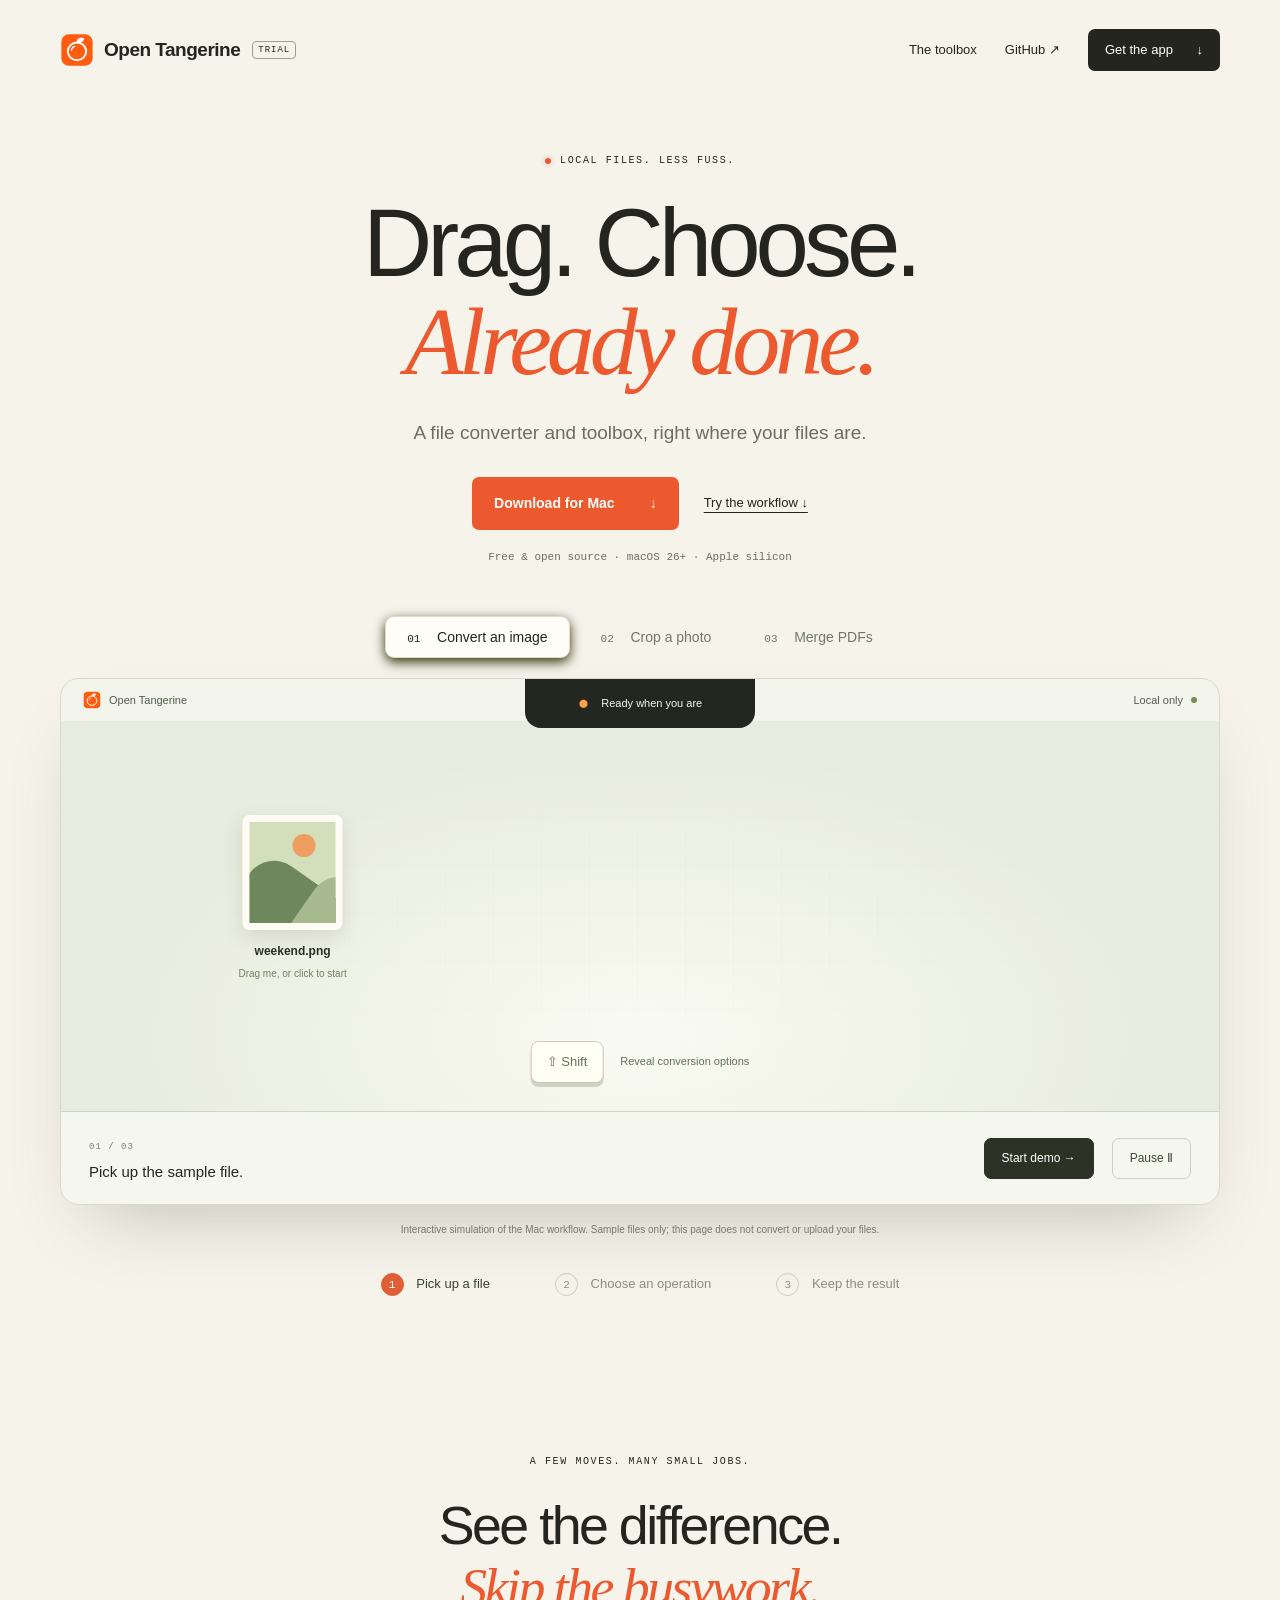
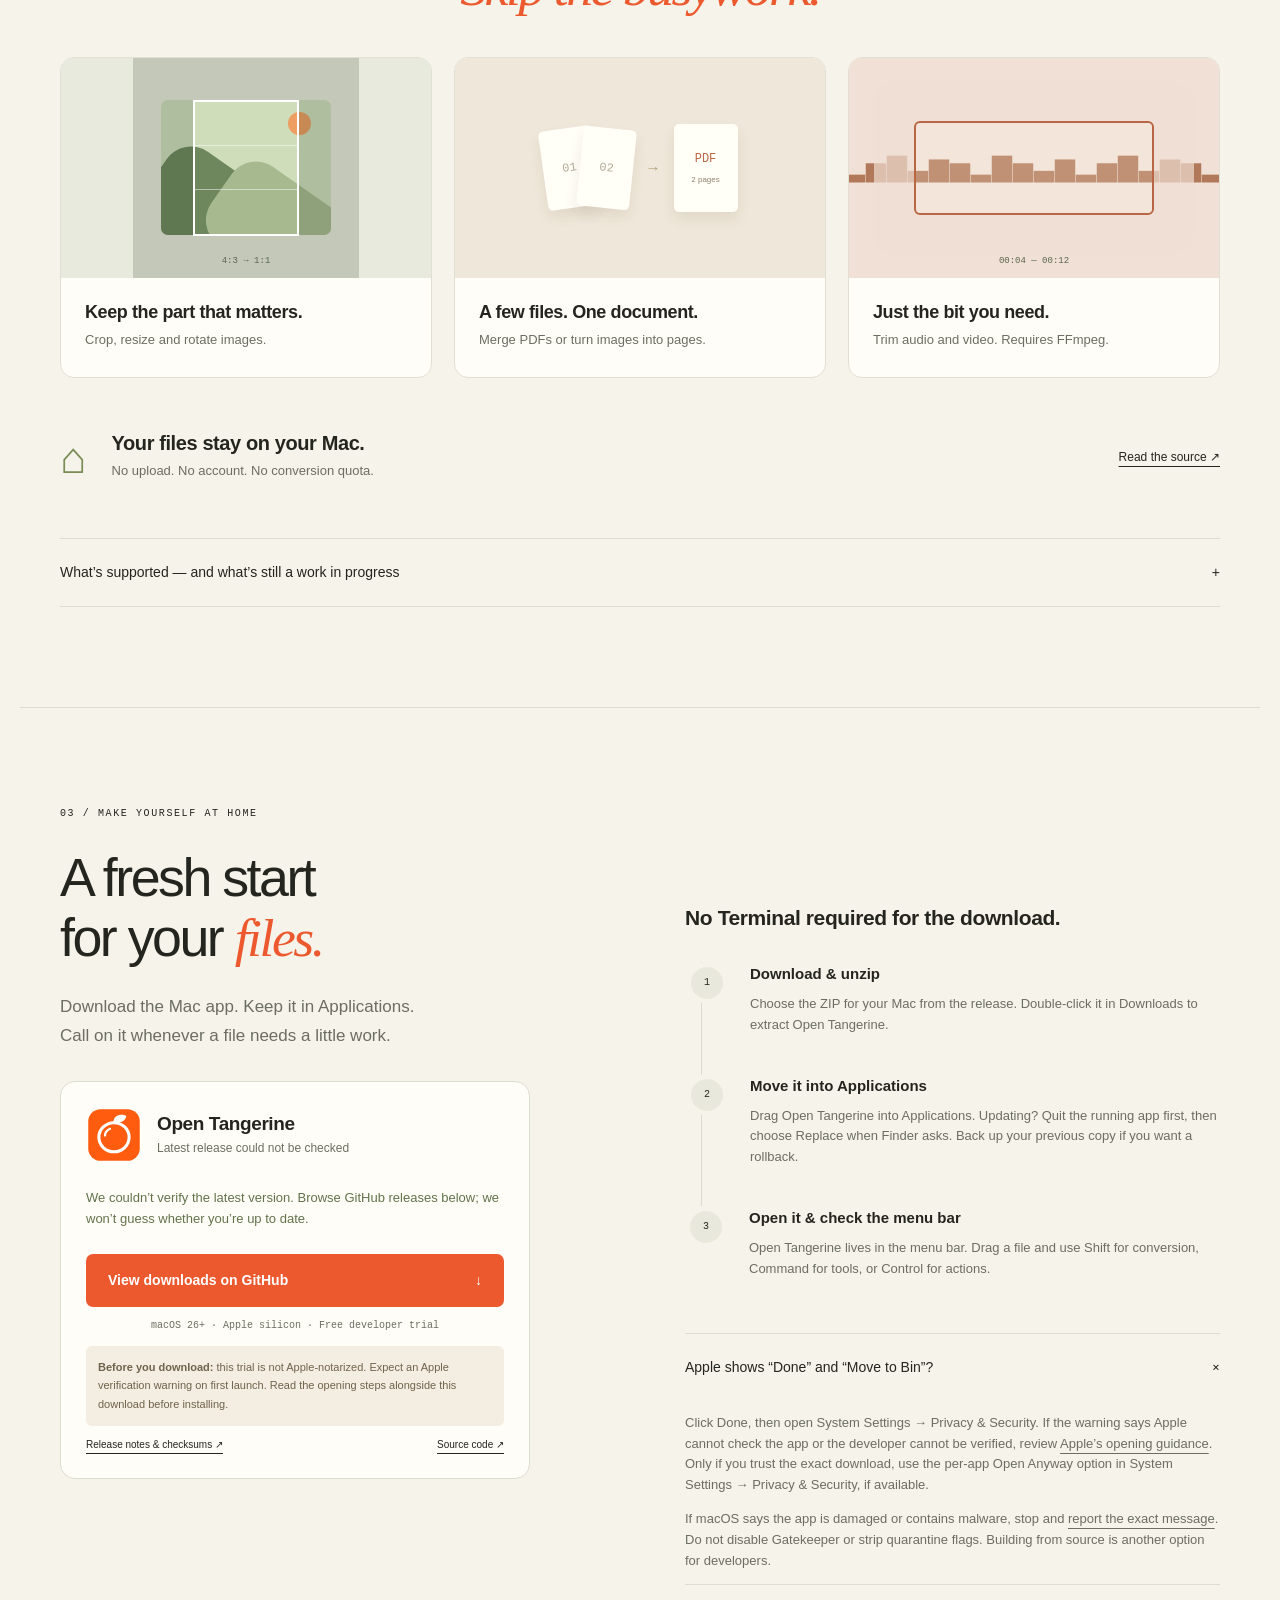
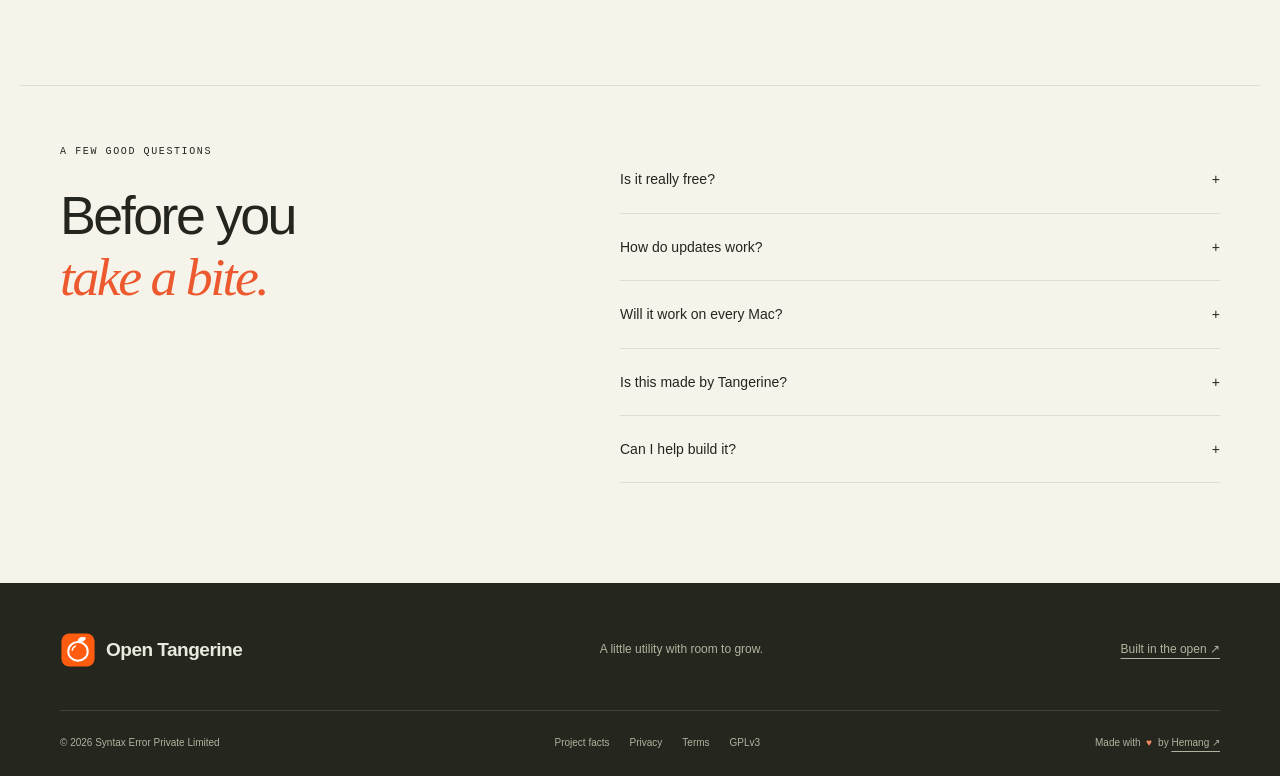
==== commit 53a239d4: "Version website assets so returning visitors receive corrected demo" ====
--- a/docs/index.html
+++ b/docs/index.html
@@ -1,5 +1,5 @@
 <!doctype html>
-<html lang="en"><head><meta charset="utf-8"><meta name="viewport" content="width=device-width,initial-scale=1"><meta name="theme-color" content="#f6f3eb"><title>Open Tangerine — Free, open-source Mac file converter</title><link rel="icon" href="assets/logo.svg"><link rel="stylesheet" href="assets/style.css"><script src="assets/version.js" defer></script><script src="assets/site.js" defer></script><script src="assets/demo.js" defer></script><meta name="description" content="Free, open-source macOS file converter and toolbox. Convert images, work with PDFs, edit media and manage files locally. Download the developer trial."><meta name="robots" content="index,follow,max-image-preview:large"><link rel="canonical" href="https://sintaxerrorpvtltd.github.io/Open-Tangerine/"><link rel="sitemap" type="application/xml" href="https://sintaxerrorpvtltd.github.io/Open-Tangerine/sitemap.xml"><meta name="referrer" content="strict-origin-when-cross-origin"><meta property="og:type" content="website"><meta property="og:site_name" content="Open Tangerine"><meta property="og:locale" content="en_US"><meta property="og:title" content="Open Tangerine — Free, open-source Mac file converter"><meta property="og:description" content="Free, open-source macOS file converter and toolbox. Convert images, work with PDFs, edit media and manage files locally. Download the developer trial."><meta property="og:url" content="https://sintaxerrorpvtltd.github.io/Open-Tangerine/"><meta property="og:image" content="https://sintaxerrorpvtltd.github.io/Open-Tangerine/assets/social-icon.png"><meta property="og:image:width" content="512"><meta property="og:image:height" content="512"><meta property="og:image:alt" content="Open Tangerine orange app icon"><meta name="twitter:card" content="summary"><meta name="twitter:title" content="Open Tangerine — Free, open-source Mac file converter"><meta name="twitter:description" content="Free, open-source macOS file converter and toolbox. Convert images, work with PDFs, edit media and manage files locally. Download the developer trial."><meta name="twitter:image" content="https://sintaxerrorpvtltd.github.io/Open-Tangerine/assets/social-icon.png"><script type="application/ld+json">{"@context": "https://schema.org", "@graph": [{"@type": "Organization", "@id": "https://sintaxerrorpvtltd.github.io/Open-Tangerine/#organization", "name": "Syntax Error Private Limited", "url": "https://sintaxerrorpvtltd.github.io/Open-Tangerine/", "logo": "https://sintaxerrorpvtltd.github.io/Open-Tangerine/assets/social-icon.png"}, {"@type": "WebSite", "@id": "https://sintaxerrorpvtltd.github.io/Open-Tangerine/#website", "name": "Open Tangerine", "url": "https://sintaxerrorpvtltd.github.io/Open-Tangerine/", "publisher": {"@id": "https://sintaxerrorpvtltd.github.io/Open-Tangerine/#organization"}, "inLanguage": "en"}, {"@type": ["SoftwareApplication", "SoftwareSourceCode"], "@id": "https://sintaxerrorpvtltd.github.io/Open-Tangerine/#app", "name": "Open Tangerine", "url": "https://sintaxerrorpvtltd.github.io/Open-Tangerine/", "description": "Free, open-source macOS file converter and toolbox. Convert images, work with PDFs, edit media and manage files locally. Download the developer trial.", "applicationCategory": "UtilitiesApplication", "operatingSystem": "macOS 26 or later (Apple silicon trial)", "isAccessibleForFree": true, "license": "https://www.gnu.org/licenses/gpl-3.0.html", "codeRepository": "https://github.com/sintaxerrorpvtltd/Open-Tangerine", "programmingLanguage": "Swift", "downloadUrl": "https://github.com/sintaxerrorpvtltd/Open-Tangerine/releases", "publisher": {"@id": "https://sintaxerrorpvtltd.github.io/Open-Tangerine/#organization"}, "offers": {"@type": "Offer", "price": "0", "priceCurrency": "USD"}, "softwareRequirements": "Optional FFmpeg for many media operations", "featureList": ["Local file processing", "Image conversion and editing", "PDF merge and split", "Audio and video tools", "Manual updates via GitHub"]}]}</script></head>
+<html lang="en"><head><meta charset="utf-8"><meta name="viewport" content="width=device-width,initial-scale=1"><meta name="theme-color" content="#f6f3eb"><title>Open Tangerine — Free, open-source Mac file converter</title><link rel="icon" href="assets/logo.svg"><link rel="stylesheet" href="assets/style.css?v=015"><script src="assets/version.js" defer></script><script src="assets/site.js?v=015" defer></script><script src="assets/demo.js?v=015b" defer></script><meta name="description" content="Free, open-source macOS file converter and toolbox. Convert images, work with PDFs, edit media and manage files locally. Download the developer trial."><meta name="robots" content="index,follow,max-image-preview:large"><link rel="canonical" href="https://sintaxerrorpvtltd.github.io/Open-Tangerine/"><link rel="sitemap" type="application/xml" href="https://sintaxerrorpvtltd.github.io/Open-Tangerine/sitemap.xml"><meta name="referrer" content="strict-origin-when-cross-origin"><meta property="og:type" content="website"><meta property="og:site_name" content="Open Tangerine"><meta property="og:locale" content="en_US"><meta property="og:title" content="Open Tangerine — Free, open-source Mac file converter"><meta property="og:description" content="Free, open-source macOS file converter and toolbox. Convert images, work with PDFs, edit media and manage files locally. Download the developer trial."><meta property="og:url" content="https://sintaxerrorpvtltd.github.io/Open-Tangerine/"><meta property="og:image" content="https://sintaxerrorpvtltd.github.io/Open-Tangerine/assets/social-icon.png"><meta property="og:image:width" content="512"><meta property="og:image:height" content="512"><meta property="og:image:alt" content="Open Tangerine orange app icon"><meta name="twitter:card" content="summary"><meta name="twitter:title" content="Open Tangerine — Free, open-source Mac file converter"><meta name="twitter:description" content="Free, open-source macOS file converter and toolbox. Convert images, work with PDFs, edit media and manage files locally. Download the developer trial."><meta name="twitter:image" content="https://sintaxerrorpvtltd.github.io/Open-Tangerine/assets/social-icon.png"><script type="application/ld+json">{"@context": "https://schema.org", "@graph": [{"@type": "Organization", "@id": "https://sintaxerrorpvtltd.github.io/Open-Tangerine/#organization", "name": "Syntax Error Private Limited", "url": "https://sintaxerrorpvtltd.github.io/Open-Tangerine/", "logo": "https://sintaxerrorpvtltd.github.io/Open-Tangerine/assets/social-icon.png"}, {"@type": "WebSite", "@id": "https://sintaxerrorpvtltd.github.io/Open-Tangerine/#website", "name": "Open Tangerine", "url": "https://sintaxerrorpvtltd.github.io/Open-Tangerine/", "publisher": {"@id": "https://sintaxerrorpvtltd.github.io/Open-Tangerine/#organization"}, "inLanguage": "en"}, {"@type": ["SoftwareApplication", "SoftwareSourceCode"], "@id": "https://sintaxerrorpvtltd.github.io/Open-Tangerine/#app", "name": "Open Tangerine", "url": "https://sintaxerrorpvtltd.github.io/Open-Tangerine/", "description": "Free, open-source macOS file converter and toolbox. Convert images, work with PDFs, edit media and manage files locally. Download the developer trial.", "applicationCategory": "UtilitiesApplication", "operatingSystem": "macOS 26 or later (Apple silicon trial)", "isAccessibleForFree": true, "license": "https://www.gnu.org/licenses/gpl-3.0.html", "codeRepository": "https://github.com/sintaxerrorpvtltd/Open-Tangerine", "programmingLanguage": "Swift", "downloadUrl": "https://github.com/sintaxerrorpvtltd/Open-Tangerine/releases", "publisher": {"@id": "https://sintaxerrorpvtltd.github.io/Open-Tangerine/#organization"}, "offers": {"@type": "Offer", "price": "0", "priceCurrency": "USD"}, "softwareRequirements": "Optional FFmpeg for many media operations", "featureList": ["Local file processing", "Image conversion and editing", "PDF merge and split", "Audio and video tools", "Manual updates via GitHub"]}]}</script></head>
 <body><a class="skip" href="#main">Skip to content</a><header class="nav wrap"><a class="brand" href="./"><img src="assets/logo.svg" width="34" height="34" alt="">Open Tangerine<span class="beta">TRIAL</span></a><nav aria-label="Main"><a href="#features">The toolbox</a><a href="https://github.com/sintaxerrorpvtltd/Open-Tangerine">GitHub ↗</a><a class="small-button" href="#download">Get the app <span>↓</span></a></nav></header>
 <main id="main"><section class="hero wrap"><div class="hero-copy"><p class="eyebrow"><span class="dot"></span> LOCAL FILES. LESS FUSS.</p><h1>Drag. Choose.<br><em>Already done.</em></h1><p class="intro">A file converter and toolbox, right where your files are.</p><div class="actions"><a class="button orange" href="#download">Download for Mac <span>↓</span></a><a class="text-link" href="#playground">Try the workflow ↓</a></div><p class="micro">Free & open source · macOS 26+ · Apple silicon</p></div></section>
 <section class="wrap demo-section" id="playground" aria-label="Interactive product demonstration">
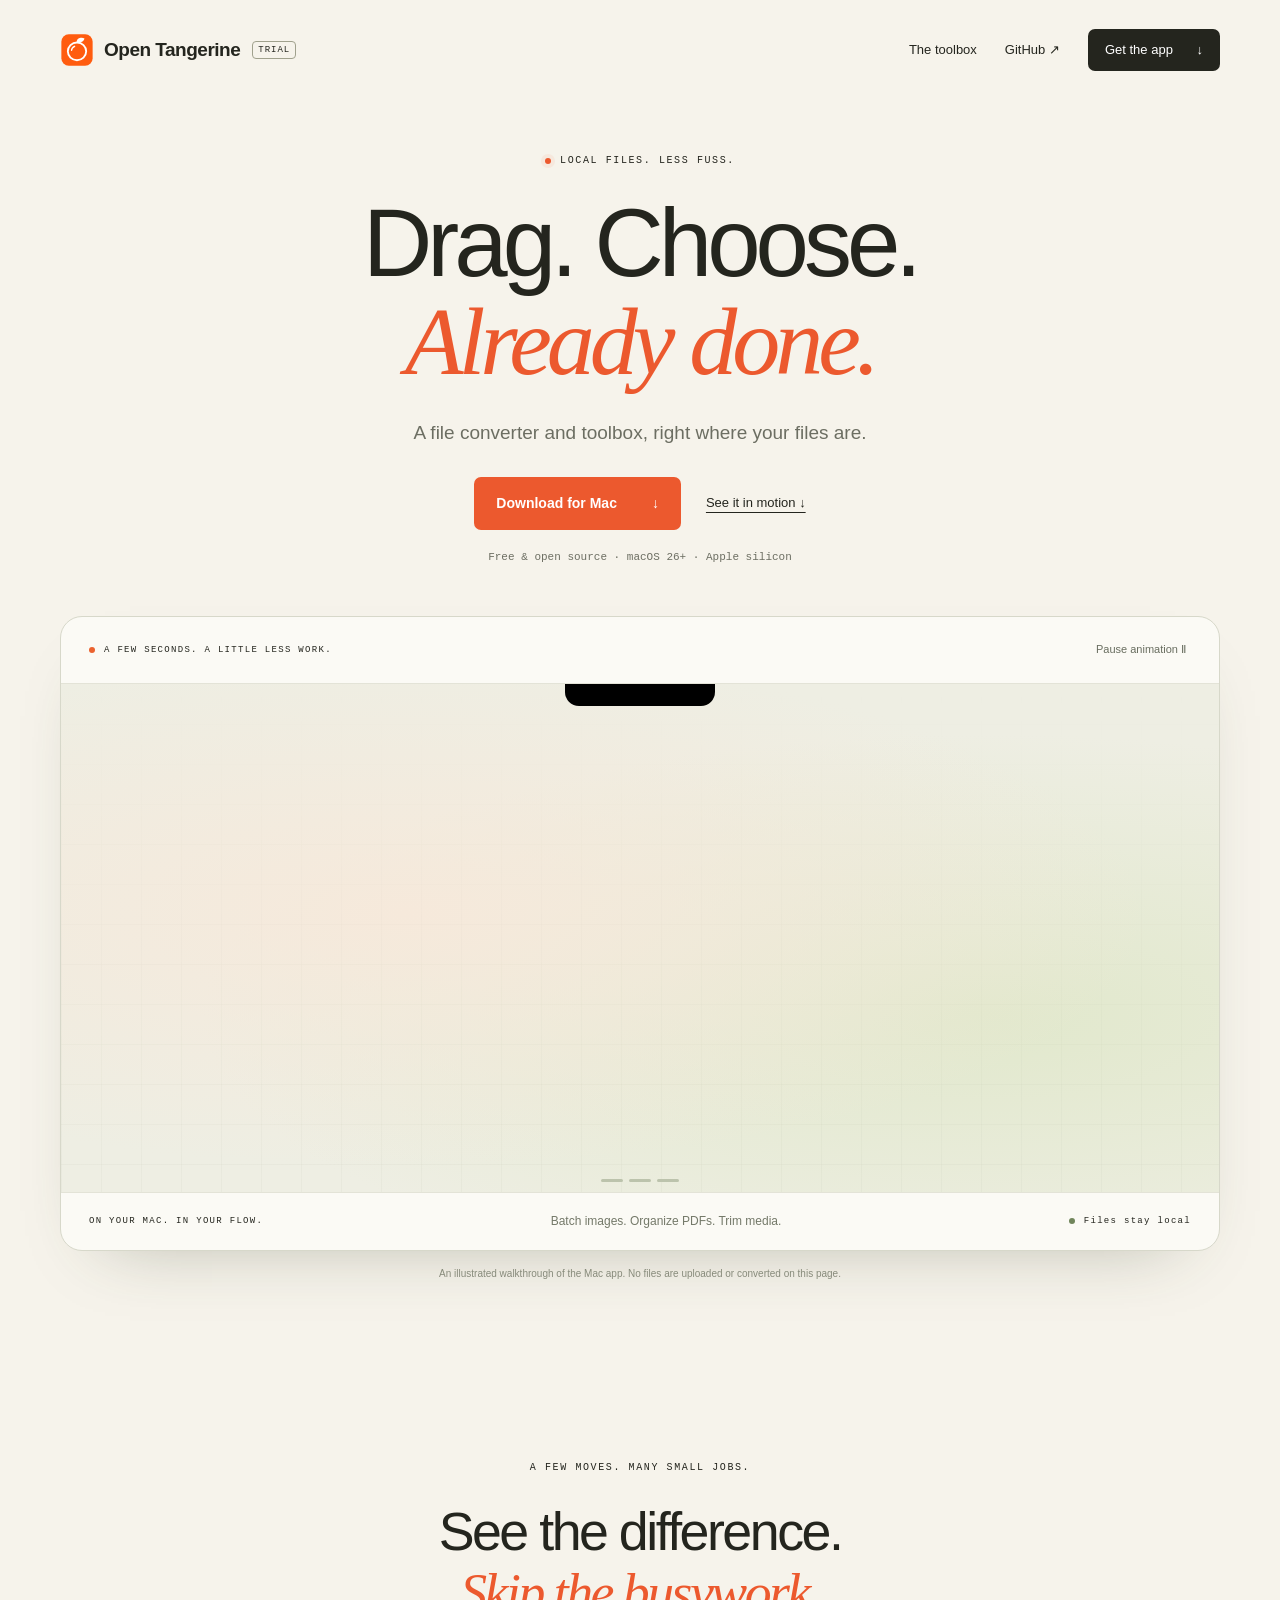
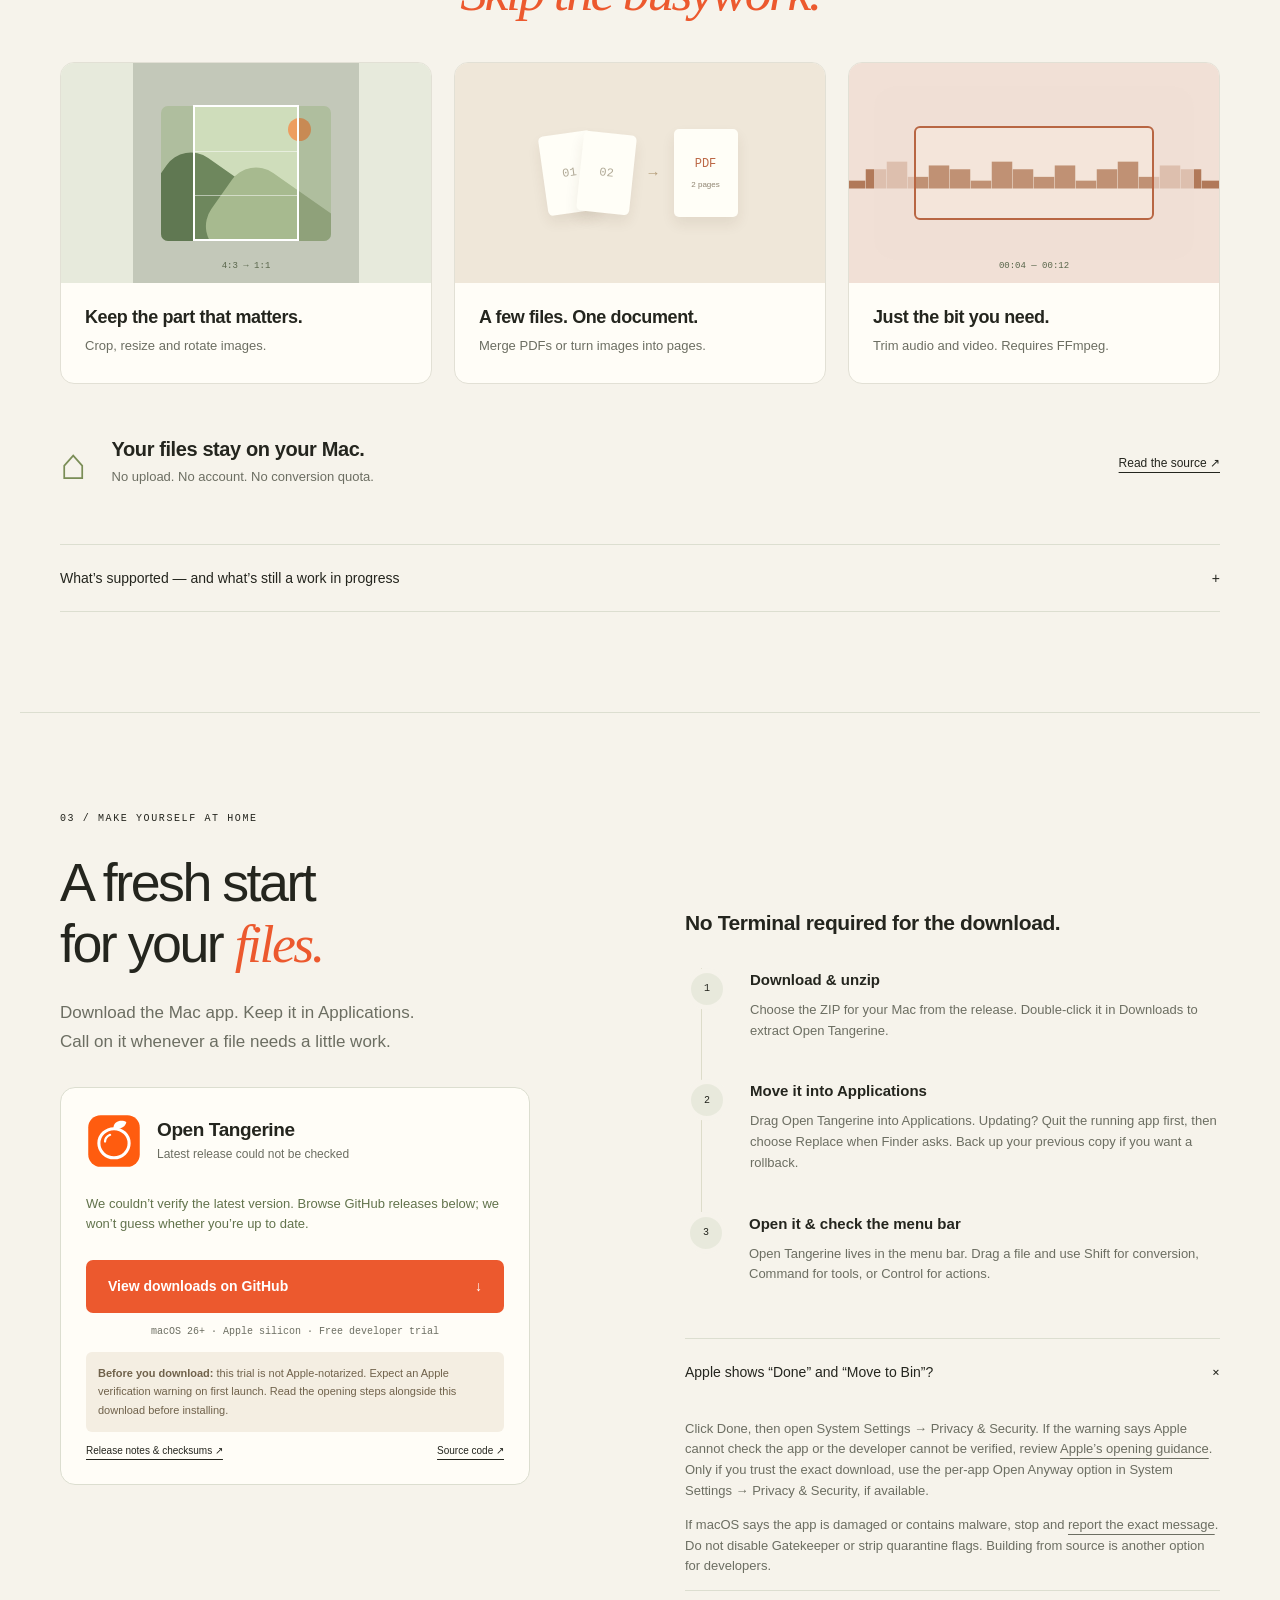
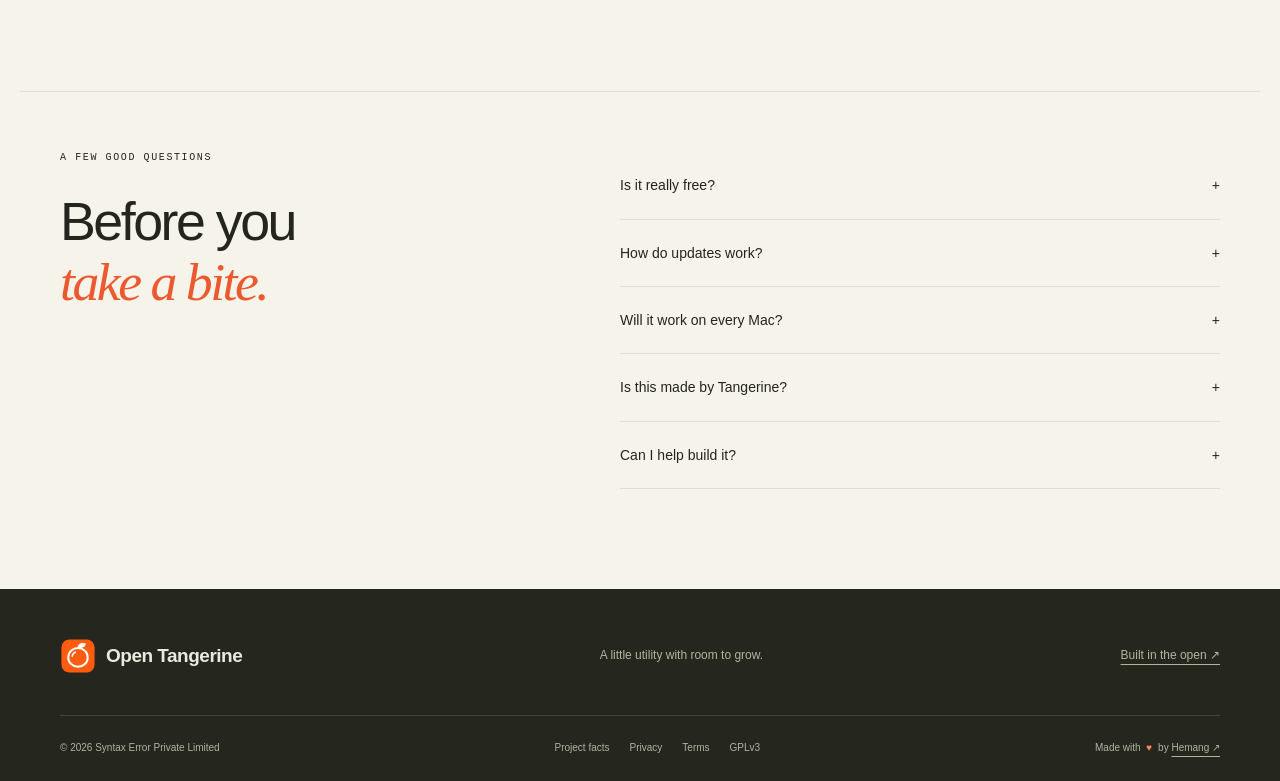
==== commit b67d5efe: "Replace interactive demo with continuous three-scene product motion" ====
--- a/docs/index.html
+++ b/docs/index.html
@@ -1,26 +1,43 @@
 <!doctype html>
-<html lang="en"><head><meta charset="utf-8"><meta name="viewport" content="width=device-width,initial-scale=1"><meta name="theme-color" content="#f6f3eb"><title>Open Tangerine — Free, open-source Mac file converter</title><link rel="icon" href="assets/logo.svg"><link rel="stylesheet" href="assets/style.css?v=015"><script src="assets/version.js" defer></script><script src="assets/site.js?v=015" defer></script><script src="assets/demo.js?v=015b" defer></script><meta name="description" content="Free, open-source macOS file converter and toolbox. Convert images, work with PDFs, edit media and manage files locally. Download the developer trial."><meta name="robots" content="index,follow,max-image-preview:large"><link rel="canonical" href="https://sintaxerrorpvtltd.github.io/Open-Tangerine/"><link rel="sitemap" type="application/xml" href="https://sintaxerrorpvtltd.github.io/Open-Tangerine/sitemap.xml"><meta name="referrer" content="strict-origin-when-cross-origin"><meta property="og:type" content="website"><meta property="og:site_name" content="Open Tangerine"><meta property="og:locale" content="en_US"><meta property="og:title" content="Open Tangerine — Free, open-source Mac file converter"><meta property="og:description" content="Free, open-source macOS file converter and toolbox. Convert images, work with PDFs, edit media and manage files locally. Download the developer trial."><meta property="og:url" content="https://sintaxerrorpvtltd.github.io/Open-Tangerine/"><meta property="og:image" content="https://sintaxerrorpvtltd.github.io/Open-Tangerine/assets/social-icon.png"><meta property="og:image:width" content="512"><meta property="og:image:height" content="512"><meta property="og:image:alt" content="Open Tangerine orange app icon"><meta name="twitter:card" content="summary"><meta name="twitter:title" content="Open Tangerine — Free, open-source Mac file converter"><meta name="twitter:description" content="Free, open-source macOS file converter and toolbox. Convert images, work with PDFs, edit media and manage files locally. Download the developer trial."><meta name="twitter:image" content="https://sintaxerrorpvtltd.github.io/Open-Tangerine/assets/social-icon.png"><script type="application/ld+json">{"@context": "https://schema.org", "@graph": [{"@type": "Organization", "@id": "https://sintaxerrorpvtltd.github.io/Open-Tangerine/#organization", "name": "Syntax Error Private Limited", "url": "https://sintaxerrorpvtltd.github.io/Open-Tangerine/", "logo": "https://sintaxerrorpvtltd.github.io/Open-Tangerine/assets/social-icon.png"}, {"@type": "WebSite", "@id": "https://sintaxerrorpvtltd.github.io/Open-Tangerine/#website", "name": "Open Tangerine", "url": "https://sintaxerrorpvtltd.github.io/Open-Tangerine/", "publisher": {"@id": "https://sintaxerrorpvtltd.github.io/Open-Tangerine/#organization"}, "inLanguage": "en"}, {"@type": ["SoftwareApplication", "SoftwareSourceCode"], "@id": "https://sintaxerrorpvtltd.github.io/Open-Tangerine/#app", "name": "Open Tangerine", "url": "https://sintaxerrorpvtltd.github.io/Open-Tangerine/", "description": "Free, open-source macOS file converter and toolbox. Convert images, work with PDFs, edit media and manage files locally. Download the developer trial.", "applicationCategory": "UtilitiesApplication", "operatingSystem": "macOS 26 or later (Apple silicon trial)", "isAccessibleForFree": true, "license": "https://www.gnu.org/licenses/gpl-3.0.html", "codeRepository": "https://github.com/sintaxerrorpvtltd/Open-Tangerine", "programmingLanguage": "Swift", "downloadUrl": "https://github.com/sintaxerrorpvtltd/Open-Tangerine/releases", "publisher": {"@id": "https://sintaxerrorpvtltd.github.io/Open-Tangerine/#organization"}, "offers": {"@type": "Offer", "price": "0", "priceCurrency": "USD"}, "softwareRequirements": "Optional FFmpeg for many media operations", "featureList": ["Local file processing", "Image conversion and editing", "PDF merge and split", "Audio and video tools", "Manual updates via GitHub"]}]}</script></head>
+<html lang="en"><head><meta charset="utf-8"><meta name="viewport" content="width=device-width,initial-scale=1"><meta name="theme-color" content="#f6f3eb"><title>Open Tangerine — Free, open-source Mac file converter</title><link rel="icon" href="assets/logo.svg"><link rel="stylesheet" href="assets/style.css?v=015"><script src="assets/version.js" defer></script><script src="assets/site.js?v=015" defer></script><script src="assets/demo.js?v=017" defer></script><link rel="stylesheet" href="assets/walkthrough.css?v=017"><meta name="description" content="Free, open-source macOS file converter and toolbox. Convert images, work with PDFs, edit media and manage files locally. Download the developer trial."><meta name="robots" content="index,follow,max-image-preview:large"><link rel="canonical" href="https://sintaxerrorpvtltd.github.io/Open-Tangerine/"><link rel="sitemap" type="application/xml" href="https://sintaxerrorpvtltd.github.io/Open-Tangerine/sitemap.xml"><meta name="referrer" content="strict-origin-when-cross-origin"><meta property="og:type" content="website"><meta property="og:site_name" content="Open Tangerine"><meta property="og:locale" content="en_US"><meta property="og:title" content="Open Tangerine — Free, open-source Mac file converter"><meta property="og:description" content="Free, open-source macOS file converter and toolbox. Convert images, work with PDFs, edit media and manage files locally. Download the developer trial."><meta property="og:url" content="https://sintaxerrorpvtltd.github.io/Open-Tangerine/"><meta property="og:image" content="https://sintaxerrorpvtltd.github.io/Open-Tangerine/assets/social-icon.png"><meta property="og:image:width" content="512"><meta property="og:image:height" content="512"><meta property="og:image:alt" content="Open Tangerine orange app icon"><meta name="twitter:card" content="summary"><meta name="twitter:title" content="Open Tangerine — Free, open-source Mac file converter"><meta name="twitter:description" content="Free, open-source macOS file converter and toolbox. Convert images, work with PDFs, edit media and manage files locally. Download the developer trial."><meta name="twitter:image" content="https://sintaxerrorpvtltd.github.io/Open-Tangerine/assets/social-icon.png"><script type="application/ld+json">{"@context": "https://schema.org", "@graph": [{"@type": "Organization", "@id": "https://sintaxerrorpvtltd.github.io/Open-Tangerine/#organization", "name": "Syntax Error Private Limited", "url": "https://sintaxerrorpvtltd.github.io/Open-Tangerine/", "logo": "https://sintaxerrorpvtltd.github.io/Open-Tangerine/assets/social-icon.png"}, {"@type": "WebSite", "@id": "https://sintaxerrorpvtltd.github.io/Open-Tangerine/#website", "name": "Open Tangerine", "url": "https://sintaxerrorpvtltd.github.io/Open-Tangerine/", "publisher": {"@id": "https://sintaxerrorpvtltd.github.io/Open-Tangerine/#organization"}, "inLanguage": "en"}, {"@type": ["SoftwareApplication", "SoftwareSourceCode"], "@id": "https://sintaxerrorpvtltd.github.io/Open-Tangerine/#app", "name": "Open Tangerine", "url": "https://sintaxerrorpvtltd.github.io/Open-Tangerine/", "description": "Free, open-source macOS file converter and toolbox. Convert images, work with PDFs, edit media and manage files locally. Download the developer trial.", "applicationCategory": "UtilitiesApplication", "operatingSystem": "macOS 26 or later (Apple silicon trial)", "isAccessibleForFree": true, "license": "https://www.gnu.org/licenses/gpl-3.0.html", "codeRepository": "https://github.com/sintaxerrorpvtltd/Open-Tangerine", "programmingLanguage": "Swift", "downloadUrl": "https://github.com/sintaxerrorpvtltd/Open-Tangerine/releases", "publisher": {"@id": "https://sintaxerrorpvtltd.github.io/Open-Tangerine/#organization"}, "offers": {"@type": "Offer", "price": "0", "priceCurrency": "USD"}, "softwareRequirements": "Optional FFmpeg for many media operations", "featureList": ["Local file processing", "Image conversion and editing", "PDF merge and split", "Audio and video tools", "Manual updates via GitHub"]}]}</script></head>
 <body><a class="skip" href="#main">Skip to content</a><header class="nav wrap"><a class="brand" href="./"><img src="assets/logo.svg" width="34" height="34" alt="">Open Tangerine<span class="beta">TRIAL</span></a><nav aria-label="Main"><a href="#features">The toolbox</a><a href="https://github.com/sintaxerrorpvtltd/Open-Tangerine">GitHub ↗</a><a class="small-button" href="#download">Get the app <span>↓</span></a></nav></header>
-<main id="main"><section class="hero wrap"><div class="hero-copy"><p class="eyebrow"><span class="dot"></span> LOCAL FILES. LESS FUSS.</p><h1>Drag. Choose.<br><em>Already done.</em></h1><p class="intro">A file converter and toolbox, right where your files are.</p><div class="actions"><a class="button orange" href="#download">Download for Mac <span>↓</span></a><a class="text-link" href="#playground">Try the workflow ↓</a></div><p class="micro">Free & open source · macOS 26+ · Apple silicon</p></div></section>
-<section class="wrap demo-section" id="playground" aria-label="Interactive product demonstration">
-<div class="scenario-tabs" role="group" aria-label="Choose a demonstration"><button data-scene="convert" aria-pressed="true">01 <b>Convert an image</b></button><button data-scene="crop" aria-pressed="false">02 <b>Crop a photo</b></button><button data-scene="merge" aria-pressed="false">03 <b>Merge PDFs</b></button></div>
-<div class="desktop-demo" data-phase="idle" data-scene="convert">
-<div class="desktop-bar"><span><img src="assets/logo.svg" width="18" height="18" alt=""> Open Tangerine</span><span class="desktop-location">Desktop</span><span>Local only <i class="status-dot"></i></span></div>
-<div class="demo-notch"><span class="mini-orange">●</span><span id="notch-label">Ready when you are</span></div>
-<div class="demo-canvas">
-<div class="desktop-lines" aria-hidden="true"></div>
-<button class="sample-file" id="sample-file" aria-label="Select sample image to begin the demonstration"><span class="sample-art landscape"><i></i></span><span class="pdf-art" aria-hidden="true"><i></i><i></i><i></i><b>PDF</b></span><b id="sample-name">weekend.png</b><span class="file-hint">Drag me, or click to start</span></button>
-<div class="demo-wheel" id="demo-wheel" aria-label="Sample operation wheel" hidden><div class="wheel-hub"><img src="assets/logo.svg" width="40" height="40" alt=""></div><button data-choice="0">JPEG</button><button data-choice="1">TIFF</button><button data-choice="2">PDF</button><button data-choice="3">PNG</button></div>
-<div class="result-file" id="result-file" hidden><span class="result-check">✓</span><span class="sample-art landscape"><i></i></span><span class="pdf-art" aria-hidden="true"><i></i><i></i><i></i><b>PDF</b></span><b id="result-name">weekend.jpg</b><small id="result-detail">New file. Original kept.</small></div>
-<div class="crop-outline" aria-hidden="true"></div><span class="demo-pointer" aria-hidden="true">↖</span>
-<div class="shortcut-hint"><kbd id="shortcut-key">⇧ Shift</kbd><span id="shortcut-label">Reveal conversion options</span></div>
-</div><div class="demo-footer"><div><span class="step-number" id="step-number">01 / 03</span><p id="demo-instruction" role="status">Pick up the sample file.</p></div><button class="demo-next" id="demo-next">Start demo →</button><button class="play-demo" id="play-demo" aria-pressed="false">Watch it happen ▷</button></div>
-</div><p class="demo-disclosure">Interactive simulation of the Mac workflow. Sample files only; this page does not convert or upload your files.</p>
-<div class="workflow-steps" aria-label="Workflow steps"><span data-step="0" class="active"><b>1</b> Pick up a file</span><span data-step="1"><b>2</b> Choose an operation</span><span data-step="2"><b>3</b> Keep the result</span></div></section>
+<main id="main"><section class="hero wrap"><div class="hero-copy"><p class="eyebrow"><span class="dot"></span> LOCAL FILES. LESS FUSS.</p><h1>Drag. Choose.<br><em>Already done.</em></h1><p class="intro">A file converter and toolbox, right where your files are.</p><div class="actions"><a class="button orange" href="#download">Download for Mac <span>↓</span></a><a class="text-link" href="#playground">See it in motion ↓</a></div><p class="micro">Free & open source · macOS 26+ · Apple silicon</p></div></section>
+<section class="wrap motion-section" id="playground" aria-label="How Open Tangerine works">
+<div class="product-film" data-paused="false" data-suspended="false">
+<div class="film-top"><span><i></i> A FEW SECONDS. A LITTLE LESS WORK.</span><button id="motion-toggle" type="button" aria-pressed="false" aria-label="Pause animation">Pause animation <span aria-hidden="true">Ⅱ</span></button></div>
+<div class="film-screen" aria-hidden="true">
+<div class="film-grid"></div><div class="film-notch"><img src="assets/logo.svg" alt=""><span>All done.</span></div>
+<div class="motion-scene scene-batch">
+<div class="scene-copy"><span>01 / CONVERT TOGETHER</span><h2>Four files.<br><em>One move.</em></h2></div>
+<div class="film-input file-stack"><div class="art-card back-three"></div><div class="art-card back-two"></div><div class="art-card back-one"></div><div class="art-card photo-card"><div class="mini-landscape"><i></i></div><b>weekend.png</b><small>PNG IMAGE</small></div><span class="file-count">4 files selected</span></div>
+<div class="film-dial"><span class="dial-format format-top selected">JPEG</span><span class="dial-format format-left">PNG</span><span class="dial-format format-right">WebP</span><span class="dial-format format-bottom">PDF</span><div class="dial-core"><img src="assets/logo.svg" alt=""></div></div>
+<div class="film-output file-stack"><div class="art-card back-two"></div><div class="art-card back-one"></div><div class="art-card photo-card"><div class="mini-landscape"><i></i><span class="done-tick">✓</span></div><b>weekend.jpg</b><small>JPEG IMAGE</small></div><span class="file-count ready-count">4 JPEGs ready</span></div>
+<svg class="film-cursor" viewBox="0 0 28 36"><path d="M3 2L24 22L15 23L20 33L15 35L10 25L3 31Z" fill="#252720" stroke="white" stroke-width="2"/></svg>
+<div class="film-shortcut"><kbd>⇧ Shift</kbd><span>Drag your selection. Choose JPEG.</span></div><div class="film-benefit">Originals kept. New files beside them.</div>
+</div>
+<div class="motion-scene scene-pdf">
+<div class="scene-copy"><span>02 / BRING IT TOGETHER</span><h2>Less scattered.<br><em>More sorted.</em></h2></div>
+<div class="film-input paper-pair"><div class="paper-sheet sheet-back"><b>02</b><i></i><i></i><i></i><small>ideas.pdf</small></div><div class="paper-sheet"><b>01</b><i></i><i></i><i></i><small>notes.pdf</small></div></div>
+<div class="film-dial merge-dial"><span class="merge-label">Merge PDFs</span><div class="dial-core"><img src="assets/logo.svg" alt=""></div><span class="merge-plus">+</span></div>
+<div class="film-output"><div class="paper-sheet combined-sheet"><b>01—02</b><i></i><i></i><i></i><span class="done-tick">✓</span><small>combined.pdf</small></div><span class="file-count ready-count">One tidy document</span></div>
+<svg class="film-cursor" viewBox="0 0 28 36"><path d="M3 2L24 22L15 23L20 33L15 35L10 25L3 31Z" fill="#252720" stroke="white" stroke-width="2"/></svg>
+<div class="film-shortcut"><kbd>⌘ Command</kbd><span>Choose your PDFs. Merge the pages.</span></div><div class="film-benefit">A smaller to-do list. The same original files.</div>
+</div>
+<div class="motion-scene scene-trim">
+<div class="scene-copy"><span>03 / KEEP THE GOOD PART</span><h2>Find your moment.<br><em>Leave the rest.</em></h2></div>
+<div class="film-timeline"><div class="timeline-title"><span><i></i> weekend-clip.mp4</span><span>00:16</span></div><div class="film-wave"><i style="--h:22%"></i><i style="--h:62%"></i><i style="--h:33%"></i><i style="--h:85%"></i><i style="--h:68%"></i><i style="--h:57%"></i><i style="--h:52%"></i><i style="--h:53%"></i><i style="--h:60%"></i><i style="--h:73%"></i><i style="--h:92%"></i><i style="--h:42%"></i><i style="--h:73%"></i><i style="--h:35%"></i><i style="--h:78%"></i><i style="--h:52%"></i><i style="--h:32%"></i><i style="--h:93%"></i><i style="--h:85%"></i><i style="--h:83%"></i><i style="--h:87%"></i><i style="--h:22%"></i><i style="--h:38%"></i><i style="--h:60%"></i><i style="--h:88%"></i><i style="--h:47%"></i><i style="--h:87%"></i><i style="--h:58%"></i><i style="--h:35%"></i><i style="--h:93%"></i><i style="--h:82%"></i><i style="--h:77%"></i><i style="--h:78%"></i><i style="--h:85%"></i><i style="--h:23%"></i><i style="--h:42%"></i><i style="--h:67%"></i><i style="--h:23%"></i><i style="--h:60%"></i><i style="--h:28%"></i><i style="--h:77%"></i><i style="--h:57%"></i><i style="--h:43%"></i><i style="--h:35%"></i><i style="--h:33%"></i><i style="--h:37%"></i><i style="--h:47%"></i><i style="--h:63%"></i><i style="--h:85%"></i><i style="--h:38%"></i><i style="--h:72%"></i><i style="--h:37%"></i><i style="--h:83%"></i><i style="--h:60%"></i><i style="--h:43%"></i><i style="--h:32%"></i><i style="--h:27%"></i><i style="--h:28%"></i><i style="--h:35%"></i><i style="--h:48%"></i><i style="--h:67%"></i><i style="--h:92%"></i><i style="--h:48%"></i><i style="--h:85%"></i></div><div class="trim-window"><span></span><span></span></div><div class="trim-time">00:04 — 00:12</div></div>
+<div class="clip-result"><span class="clip-play">▶</span><div><b>Just the part you wanted.</b><small>New clip saved · Original kept</small></div><span class="done-tick">✓</span></div>
+<div class="film-shortcut"><kbd>⌘ Command</kbd><span>Open Trim. Pick a range. Save a copy.</span></div><div class="film-benefit">Audio & video tools. FFmpeg required.</div>
+</div>
+<div class="film-progress"><i></i><i></i><i></i></div>
+</div>
+<div class="film-bottom"><span>ON YOUR MAC. IN YOUR FLOW.</span><p>Batch images. Organize PDFs. Trim media.</p><span class="film-local"><i></i> Files stay local</span></div>
+</div><p class="film-caption">An illustrated walkthrough of the Mac app. No files are uploaded or converted on this page.</p>
+</section>
 <section class="wrap section" id="features"><div class="section-heading"><p class="eyebrow">A FEW MOVES. MANY SMALL JOBS.</p><h2>See the difference.<br><em>Skip the busywork.</em></h2></div>
 <div class="visual-tools"><article><div class="tool-preview crop-preview"><div class="landscape"><i></i></div><div class="crop-frame"></div><span>4:3 → 1:1</span></div><h3>Keep the part that matters.</h3><p>Crop, resize and rotate images.</p></article><article><div class="tool-preview merge-preview"><span class="mini-page">01</span><span class="mini-page">02</span><span class="merge-arrow">→</span><span class="mini-page merged">PDF<br><small>2 pages</small></span></div><h3>A few files. One document.</h3><p>Merge PDFs or turn images into pages.</p></article><article><div class="tool-preview trim-preview"><div class="timeline-wave">▂▅▇▃▆▅▂▇▅▃▆▂▅▇▃▆▅▂</div><div class="trim-selection"></div><span>00:04 — 00:12</span></div><h3>Just the bit you need.</h3><p>Trim audio and video. Requires FFmpeg.</p></article></div>
 <div class="local-strip"><span class="local-symbol">⌂</span><div><h3>Your files stay on your Mac.</h3><p>No upload. No account. No conversion quota.</p></div><a href="https://github.com/sintaxerrorpvtltd/Open-Tangerine">Read the source ↗</a></div>
-<details class="coverage"><summary>What’s supported — and what’s still a work in progress <span>+</span></summary><div><p><b>Images:</b> PNG, JPEG, HEIC, TIFF, BMP, WebP, AVIF and SVG input routes. Availability depends on the destination codec. HEIC encoding is still being investigated; JPEG, TIFF and PDF conversion checks pass.</p><p><b>PDF & text:</b> merge, split, page organization, text/image extraction, text-to-PDF and some DOCX routes. No universal Office converter or OCR.</p><p><b>Media & subtitles:</b> audio/video conversion and editing; SRT, VTT and text. Many routes need a separately installed FFmpeg. Codec support varies.</p><p><b>Limits:</b> native image loading is limited to 100 MB and 40 megapixels. Archive conversion is disabled. Background framing does not remove backgrounds. Redaction and metadata tools are not certified anonymization tools. Not every route has been tested end to end.</p><a href="https://github.com/sintaxerrorpvtltd/Open-Tangerine#features-in-this-trial">Read the complete feature list ↗</a></div></details></section>
+<details class="coverage"><summary>What’s supported — and what’s still a work in progress <span>+</span></summary><div><p><b>Images:</b> PNG, JPEG, HEIC, TIFF, BMP, WebP, AVIF and SVG input routes. Select several files and convert them together to a common destination format. Availability depends on the destination codec. PNG → HEIC has been confirmed in the normal Mac app. WebP has a built-in lossless fallback; AVIF depends on an available codec.</p><p><b>PDF & text:</b> merge, split, page organization, text/image extraction, text-to-PDF and some DOCX routes. No universal Office converter or OCR.</p><p><b>Media & subtitles:</b> audio/video conversion and editing; SRT, VTT and text. Many routes need a separately installed FFmpeg. Codec support varies.</p><p><b>Limits:</b> native image loading is limited to 100 MB and 40 megapixels. Archive conversion is disabled. Background framing does not remove backgrounds. Redaction and metadata tools are not certified anonymization tools. Not every route has been tested end to end.</p><a href="https://github.com/sintaxerrorpvtltd/Open-Tangerine#features-in-this-trial">Read the complete feature list ↗</a></div></details></section>
 <section class="wrap section download" id="download"><div><p class="eyebrow">03 / MAKE YOURSELF AT HOME</p><h2>A fresh start<br>for your <em>files.</em></h2><p class="intro">Download the Mac app. Keep it in Applications.<br>Call on it whenever a file needs a little work.</p><div class="download-card"><div class="download-title"><img src="assets/logo.svg" alt="" width="56" height="56"><div><h3>Open Tangerine</h3><p id="release-label">Checking the latest release…</p></div></div><p id="version-status" role="status">You can also browse all releases on GitHub.</p><a class="button orange download-link" id="download-link" href="https://github.com/sintaxerrorpvtltd/Open-Tangerine/releases">View downloads on GitHub <span>↓</span></a><p class="micro">macOS 26+ · Apple silicon · Free developer trial</p><p class="notice"><b>Before you download:</b> this trial is not Apple-notarized. Expect an Apple verification warning on first launch. Read the opening steps alongside this download before installing.</p><div class="download-links"><a href="https://github.com/sintaxerrorpvtltd/Open-Tangerine/releases" id="release-notes">Release notes & checksums ↗</a><a href="https://github.com/sintaxerrorpvtltd/Open-Tangerine">Source code ↗</a></div></div></div>
 <div class="installation"><h3>No Terminal required for the download.</h3><ol><li><b>Download & unzip</b><p>Choose the ZIP for your Mac from the release. Double-click it in Downloads to extract Open Tangerine.</p></li><li><b>Move it into Applications</b><p>Drag Open Tangerine into Applications. Updating? Quit the running app first, then choose Replace when Finder asks. Back up your previous copy if you want a rollback.</p></li><li><b>Open it & check the menu bar</b><p>Open Tangerine lives in the menu bar. Drag a file and use Shift for conversion, Command for tools, or Control for actions.</p></li></ol><details open><summary>Apple shows “Done” and “Move to Bin”? <span>+</span></summary><p>Click Done, then open System Settings → Privacy &amp; Security. If the warning says Apple cannot check the app or the developer cannot be verified, review <a href="https://support.apple.com/en-in/102445">Apple’s opening guidance</a>. Only if you trust the exact download, use the per-app Open Anyway option in System Settings → Privacy & Security, if available.</p><p>If macOS says the app is damaged or contains malware, stop and <a href="https://github.com/sintaxerrorpvtltd/Open-Tangerine/issues">report the exact message</a>. Do not disable Gatekeeper or strip quarantine flags. Building from source is another option for developers.</p></details></div></section>
 <section class="wrap faq section"><div><p class="eyebrow">A FEW GOOD QUESTIONS</p><h2>Before you<br><em>take a bite.</em></h2></div><div><details><summary>Is it really free? <span>+</span></summary><p>Yes. Open Tangerine has no account, subscription or conversion quota. Its source is licensed under GPL-3.0-only. Optional third-party tools have their own licenses.</p></details><details><summary>How do updates work? <span>+</span></summary><p>The app checks GitHub for a published release and opens this download page with your app version. This page tells you whether a newer version is available. Download it, quit the old app and replace it manually. It does not silently install anything.</p></details><details><summary>Will it work on every Mac? <span>+</span></summary><p>This trial targets macOS 26 or later on Apple silicon. Intel Macs are not currently verified. Some tools depend on optional FFmpeg and available codecs.</p></details><details><summary>Is this made by Tangerine? <span>+</span></summary><p>No. Open Tangerine is an independent project by Syntax Error Private Limited, with its own artwork. It builds on Satsuma with the original MIT attribution preserved.</p></details><details><summary>Can I help build it? <span>+</span></summary><p>Please do. Report a reproducible issue or propose a focused improvement on <a href="https://github.com/sintaxerrorpvtltd/Open-Tangerine">GitHub</a>. Avoid uploading private files to public issues.</p></details></div></section>
--- a/docs/assets/walkthrough.css
+++ b/docs/assets/walkthrough.css
@@ -0,0 +1,7 @@
+/* One continuous illustrated walkthrough. No simulated drag/drop controls. */
+.motion-section{padding-bottom:65px}.product-film{border:1px solid #d7d8ca;border-radius:22px;background:#fbfaf5;overflow:hidden;box-shadow:0 30px 70px -45px #3a422a65}.film-top,.film-bottom{display:flex;justify-content:space-between;align-items:center;gap:20px;padding:19px 28px}.film-top>span,.film-bottom>span{font:9px ui-monospace,monospace;letter-spacing:1.3px;display:flex;align-items:center;gap:9px}.film-top i,.film-local i{width:6px;height:6px;border-radius:50%;background:#eb622f}.film-top button{border:0;background:transparent;color:#686d5f;font-size:11px;padding:5px}.film-top button span{margin-left:10px}.film-screen{height:510px;position:relative;overflow:hidden;background:radial-gradient(ellipse at 30% 45%,#f6e9db,transparent 65%),radial-gradient(ellipse at 80% 65%,#e1e8cc,transparent 60%),#eeeee3;border-top:1px solid #e3e3d7;border-bottom:1px solid #e3e3d7}.film-grid{position:absolute;inset:0;background-image:linear-gradient(#acb09d15 1px,transparent 1px),linear-gradient(90deg,#acb09d15 1px,transparent 1px);background-size:40px 40px;mask-image:linear-gradient(transparent,#000)}.film-notch{position:absolute;z-index:5;top:0;left:50%;transform:translateX(-50%);width:150px;height:22px;border-radius:0 0 14px 14px;background:#000;color:white;display:flex;align-items:center;justify-content:center;gap:9px;overflow:hidden;animation:film-notch 12s ease-in-out infinite}.film-notch img{width:23px}.film-notch span{font-size:11px}.film-notch>*{opacity:0;animation:notch-content 12s infinite}.motion-scene{position:absolute;inset:0;opacity:0;animation:film-scene 36s linear infinite;pointer-events:none}.scene-pdf{animation-delay:12s}.scene-trim{animation-delay:24s}.scene-copy{position:absolute;top:43px;left:38px}.scene-copy>span{font:9px ui-monospace,monospace;letter-spacing:1.5px;color:#777a6b}.scene-copy h2{font-size:39px;font-weight:500;letter-spacing:-1.5px;line-height:1.12;margin:12px 0 0}.scene-copy h2 em{color:#be552e}.film-input,.film-output{position:absolute;top:208px;left:18%;width:138px;height:160px;transform:translateX(-50%)}.film-input{animation:input-drift 12s cubic-bezier(.2,.7,.2,1) infinite}.film-output{left:82%;animation:output-arrive 12s cubic-bezier(.2,.7,.2,1) infinite}.art-card{position:absolute;inset:0;background:#fffdf8;border:1px solid #d9d8cb;border-radius:12px;box-shadow:0 13px 24px -15px #40452a66;padding:10px}.back-three{transform:translate(-19px,-9px) rotate(-14deg);background:#e0dbf1}.back-two{transform:translate(-12px,-6px) rotate(-9deg);background:#ebe6f4}.back-one{transform:translate(-6px,-3px) rotate(-4deg)}.film-output .back-two{background:#ccdbb8;transform:translate(13px,-7px) rotate(9deg)}.film-output .back-one{transform:translate(7px,-3px) rotate(4deg)}.photo-card{display:flex;flex-direction:column;gap:4px}.photo-card b{font-size:11px;margin-top:5px;font-weight:600}.photo-card small{font:7px ui-monospace,monospace;color:#8a8e7b;letter-spacing:1px}.mini-landscape{height:98px;border-radius:5px;position:relative;overflow:hidden;background:linear-gradient(#c3dae1 0%,#f6dbb2 70%)}.mini-landscape:before{content:"";position:absolute;right:19px;top:17px;width:25px;height:25px;background:#f9bb61;border-radius:50%}.mini-landscape:after{content:"";position:absolute;width:130px;height:100px;border-radius:60% 65% 0 0;transform:rotate(-12deg);left:-35px;top:55px;background:#8caa82}.mini-landscape i{position:absolute;width:120px;height:90px;border-radius:60%;right:-35px;top:51px;background:#b7ba80}.file-count{position:absolute;top:180px;left:50%;transform:translateX(-50%);white-space:nowrap;font:10px ui-monospace,monospace;color:#686e5e}.ready-count{color:#427045}.done-tick{display:grid;place-items:center;width:24px;height:24px;border-radius:50%;background:#487b47;color:white;font:13px sans-serif;position:absolute;right:5px;top:5px;z-index:2;box-shadow:0 0 0 3px #fffdf8}.film-dial{position:absolute;left:50%;top:181px;width:200px;height:200px;transform:translateX(-50%);border-radius:50%;background:#fffdf5b3;border:1px solid #fdfcf7;box-shadow:0 13px 35px -12px #49503425;animation:dial-arrive 12s cubic-bezier(.2,.7,.2,1) infinite}.dial-core{position:absolute;inset:68px;display:grid;place-items:center;border-radius:50%;background:#fbf8eb;box-shadow:0 3px 14px #9a94431c}.dial-core img{width:42px;height:42px}.dial-format{position:absolute;display:grid;place-items:center;width:65px;height:37px;border-radius:8px;background:#fffef9;color:#717665;font-size:11px;box-shadow:0 2px 6px #6d73450a}.format-top{top:16px;left:67px}.format-left{left:8px;top:83px}.format-right{right:8px;top:83px}.format-bottom{bottom:16px;left:67px}.selected{animation:format-selected 12s infinite}.film-cursor{position:absolute;top:275px;left:22%;width:26px;z-index:6;filter:drop-shadow(1px 3px 2px #454c2e30);animation:cursor-move 12s cubic-bezier(.2,.7,.2,1) infinite}.film-shortcut{position:absolute;bottom:67px;left:50%;transform:translateX(-50%);display:flex;align-items:center;gap:13px;white-space:nowrap;font-size:11px;color:#626b54}.film-shortcut kbd{font:12px -apple-system,sans-serif;border:1px solid #d2d6c4;background:#fffdf5;border-radius:7px;box-shadow:0 3px 0 #d4d8c8;padding:9px 12px;animation:key-press 12s infinite}.film-benefit{position:absolute;bottom:31px;width:100%;text-align:center;font:9px ui-monospace,monospace;color:#7b806c}.film-bottom p{margin:0;font-size:12px;color:#747969}.film-local i{background:#70855b}.film-caption{text-align:center;font-size:10px;color:#878b7b;margin:15px 0}.film-progress{position:absolute;bottom:12px;left:50%;display:flex;gap:6px;transform:translateX(-50%)}.film-progress i{width:22px;height:3px;border-radius:3px;background:#bcc3ac;animation:chapter-progress 36s infinite}.film-progress i:nth-child(2){animation-delay:12s}.film-progress i:nth-child(3){animation-delay:24s}
+.paper-sheet{position:absolute;width:118px;height:158px;padding:20px 16px;background:#fffdf7;border:1px solid #dad9cb;border-radius:5px 22px 5px 5px;box-shadow:0 12px 28px -17px #515b38;display:flex;flex-direction:column;gap:10px}.paper-sheet>b{font:26px Georgia,serif;color:#cd6845;margin-bottom:8px}.paper-sheet i{height:3px;background:#d9dbcb;border-radius:2px}.paper-sheet i:nth-of-type(2){width:80%}.paper-sheet i:nth-of-type(3){width:55%}.paper-sheet small{font:10px sans-serif;margin-top:8px;color:#676b5d}.sheet-back{transform:translate(27px,-15px) rotate(12deg);background:#f2efe0}.combined-sheet{border-color:#a8bd8f}.combined-sheet>b{font-size:22px;color:#52734c}.merge-dial .dial-core{inset:50px}.merge-dial .dial-core img{width:56px;height:56px}.merge-label{position:absolute;top:14px;left:50%;transform:translateX(-50%);font-size:11px;white-space:nowrap;background:#e96b3b;color:white;border-radius:6px;padding:6px 10px}.merge-plus{position:absolute;bottom:6px;left:50%;transform:translateX(-50%);font-size:24px;color:#7d856a}.film-timeline{position:absolute;left:50%;top:213px;width:65%;height:100px;transform:translateX(-50%);border:1px solid #d7dbc9;border-radius:11px;background:#fffdf4b3;padding:24px 16px 12px;box-shadow:0 15px 25px -22px #3a422a55}.timeline-title{position:absolute;top:-29px;left:0;right:0;display:flex;justify-content:space-between;font:10px ui-monospace,monospace;color:#778069}.timeline-title i{display:inline-block;width:6px;height:6px;border-radius:50%;background:#c77a53;margin-right:7px}.film-wave{display:flex;align-items:center;justify-content:space-between;height:100%;gap:4px;opacity:.6}.film-wave i{width:5px;min-width:2px;height:var(--h);background:#8c9c77;border-radius:3px}.trim-window{position:absolute;inset:9px 8%;border:2px solid #db7846;border-radius:6px;background:#e5a05c15;animation:trim-range 12s ease-in-out infinite}.trim-window>span{position:absolute;left:-4px;top:20%;height:60%;width:6px;background:#db7846;border-radius:4px}.trim-window>span+span{left:auto;right:-4px}.trim-time{position:absolute;left:50%;bottom:-30px;transform:translateX(-50%);font:10px ui-monospace,monospace;color:#b2643e}.clip-result{position:absolute;top:366px;left:50%;transform:translateX(-50%);display:flex;align-items:center;gap:12px;animation:clip-arrive 12s infinite}.clip-play{display:grid;place-items:center;width:32px;height:32px;border-radius:50%;background:#e0e9cf;color:#5d804a;font-size:11px}.clip-result b{font-size:11px;font-weight:500}.clip-result small{display:block;font-size:9px;color:#7d856d}.clip-result .done-tick{position:static;width:19px;height:19px;font-size:11px;box-shadow:none}.scene-trim .film-shortcut{bottom:46px}.scene-trim .film-benefit{bottom:22px;font-size:8px}.scene-trim~.film-progress{bottom:10px}
+@keyframes film-scene{0%,2%{opacity:0;translate:0 8px}5%,29%{opacity:1;translate:0 0}33%,100%{opacity:0;translate:0 -6px}}@keyframes input-drift{0%,8%{translate:-12px 10px;opacity:0}18%,82%{opacity:1}28%,72%{translate:22px -5px}90%,100%{translate:0 0;opacity:0}}@keyframes dial-arrive{0%,20%{opacity:0;scale:.7}32%,80%{opacity:1;scale:1}95%,100%{opacity:0;scale:.97}}@keyframes output-arrive{0%,49%{opacity:0;translate:-24px 9px;scale:.9}63%,86%{opacity:1;translate:0 0;scale:1}97%,100%{opacity:0;translate:0 0}}@keyframes format-selected{0%,37%,100%{background:#fffef9;color:#717665}42%,87%{background:#ec6636;color:white;box-shadow:0 4px 12px #e9613b30}}@keyframes cursor-move{0%,10%{opacity:0;translate:0 30px}20%{opacity:1;translate:0 0}38%,47%{left:50%;top:215px;opacity:1;scale:1}43%{scale:.85}60%,100%{left:64%;top:290px;opacity:0}}@keyframes key-press{0%,24%,70%,100%{background:#fffdf5;box-shadow:0 3px 0 #d4d8c8;translate:0 0}31%,58%{background:#e4e9d5;box-shadow:0 1px 0 #c8cfb8;translate:0 2px}}@keyframes film-notch{0%,47%,88%,100%{width:150px;height:22px}57%,79%{width:210px;height:43px}}@keyframes notch-content{0%,51%,85%,100%{opacity:0}59%,77%{opacity:1}}@keyframes chapter-progress{0%,31%{background:#db7449}34%,100%{background:#bcc3ac}}@keyframes trim-range{0%,18%,100%{left:8%;right:8%;opacity:.4}35%,85%{left:25%;right:25%;opacity:1}}@keyframes clip-arrive{0%,50%,97%,100%{opacity:0;translate:0 8px}63%,87%{opacity:1;translate:0 0}}
+.product-film[data-paused=true] *,.product-film[data-suspended=true] *{animation-play-state:paused!important}
+@media(max-width:700px){.motion-section{padding-left:16px;padding-right:16px;padding-bottom:35px}.product-film{border-radius:15px}.film-top{padding:13px 15px}.film-top>span{font-size:7px;letter-spacing:.7px}.film-top button{font-size:9px}.film-screen{height:420px}.scene-copy{top:40px;left:22px}.scene-copy h2{font-size:29px}.scene-copy>span{font-size:8px}.film-input,.film-output{top:187px;width:82px;height:112px;left:18%}.film-output{left:82%}.art-card{padding:6px;border-radius:8px}.mini-landscape{height:65px}.mini-landscape:before{width:15px;height:15px;right:12px;top:12px}.mini-landscape:after{top:37px}.mini-landscape i{top:40px}.photo-card b{font-size:8px}.photo-card small{font-size:5px}.file-count{font-size:7px;top:125px}.film-dial{top:181px;width:124px;height:124px}.dial-core{inset:43px}.dial-core img{width:29px;height:29px}.dial-format{width:42px;height:25px;font-size:8px;border-radius:5px}.format-top{left:41px;top:7px}.format-bottom{left:41px;bottom:7px}.format-left{left:3px;top:50px}.format-right{right:3px;top:50px}.film-cursor{width:21px}.film-shortcut{font-size:8px;gap:8px;bottom:59px}.film-shortcut kbd{font-size:10px;padding:6px 8px}.film-benefit{bottom:29px;font-size:7px}.film-bottom{padding:16px;gap:12px;flex-wrap:wrap}.film-bottom>span{font-size:7px}.film-bottom p{order:3;flex-basis:100%;font-size:11px}.film-caption{font-size:8px;max-width:290px;margin:13px auto}.paper-sheet{width:76px;height:112px;padding:13px 10px;gap:7px}.paper-sheet>b{font-size:18px;margin-bottom:0}.paper-sheet small{font-size:7px;margin-top:4px}.sheet-back{transform:translate(15px,-10px) rotate(12deg)}.combined-sheet>b{font-size:15px}.merge-dial .dial-core{inset:32px}.merge-dial .dial-core img{width:35px;height:35px}.merge-label{font-size:8px;top:8px;padding:4px 7px}.merge-plus{bottom:0;font-size:18px}.done-tick{width:17px;height:17px;font-size:9px}.film-timeline{top:196px;width:84%;height:72px;padding:13px 10px 8px}.film-wave{gap:2px}.film-wave i{width:3px;min-width:1px}.timeline-title{font-size:8px}.trim-time{font-size:8px}.clip-result{top:310px;white-space:nowrap;gap:8px}.clip-result b{font-size:9px}.clip-result small{font-size:8px}.scene-trim .film-shortcut{bottom:42px}.scene-trim .film-benefit{bottom:22px}.film-notch{scale:.8;transform-origin:top left}}
+@media(prefers-reduced-motion:reduce){.product-film *{animation:none!important}.motion-scene{opacity:0}.motion-scene:first-of-type,.scene-batch{opacity:1}.scene-pdf,.scene-trim{display:none}.film-input,.film-output,.film-dial{opacity:1}.film-cursor{display:none}.selected{background:#ec6636;color:white}.film-notch{width:210px;height:43px}.film-notch>*{opacity:1}#motion-toggle{display:none}}
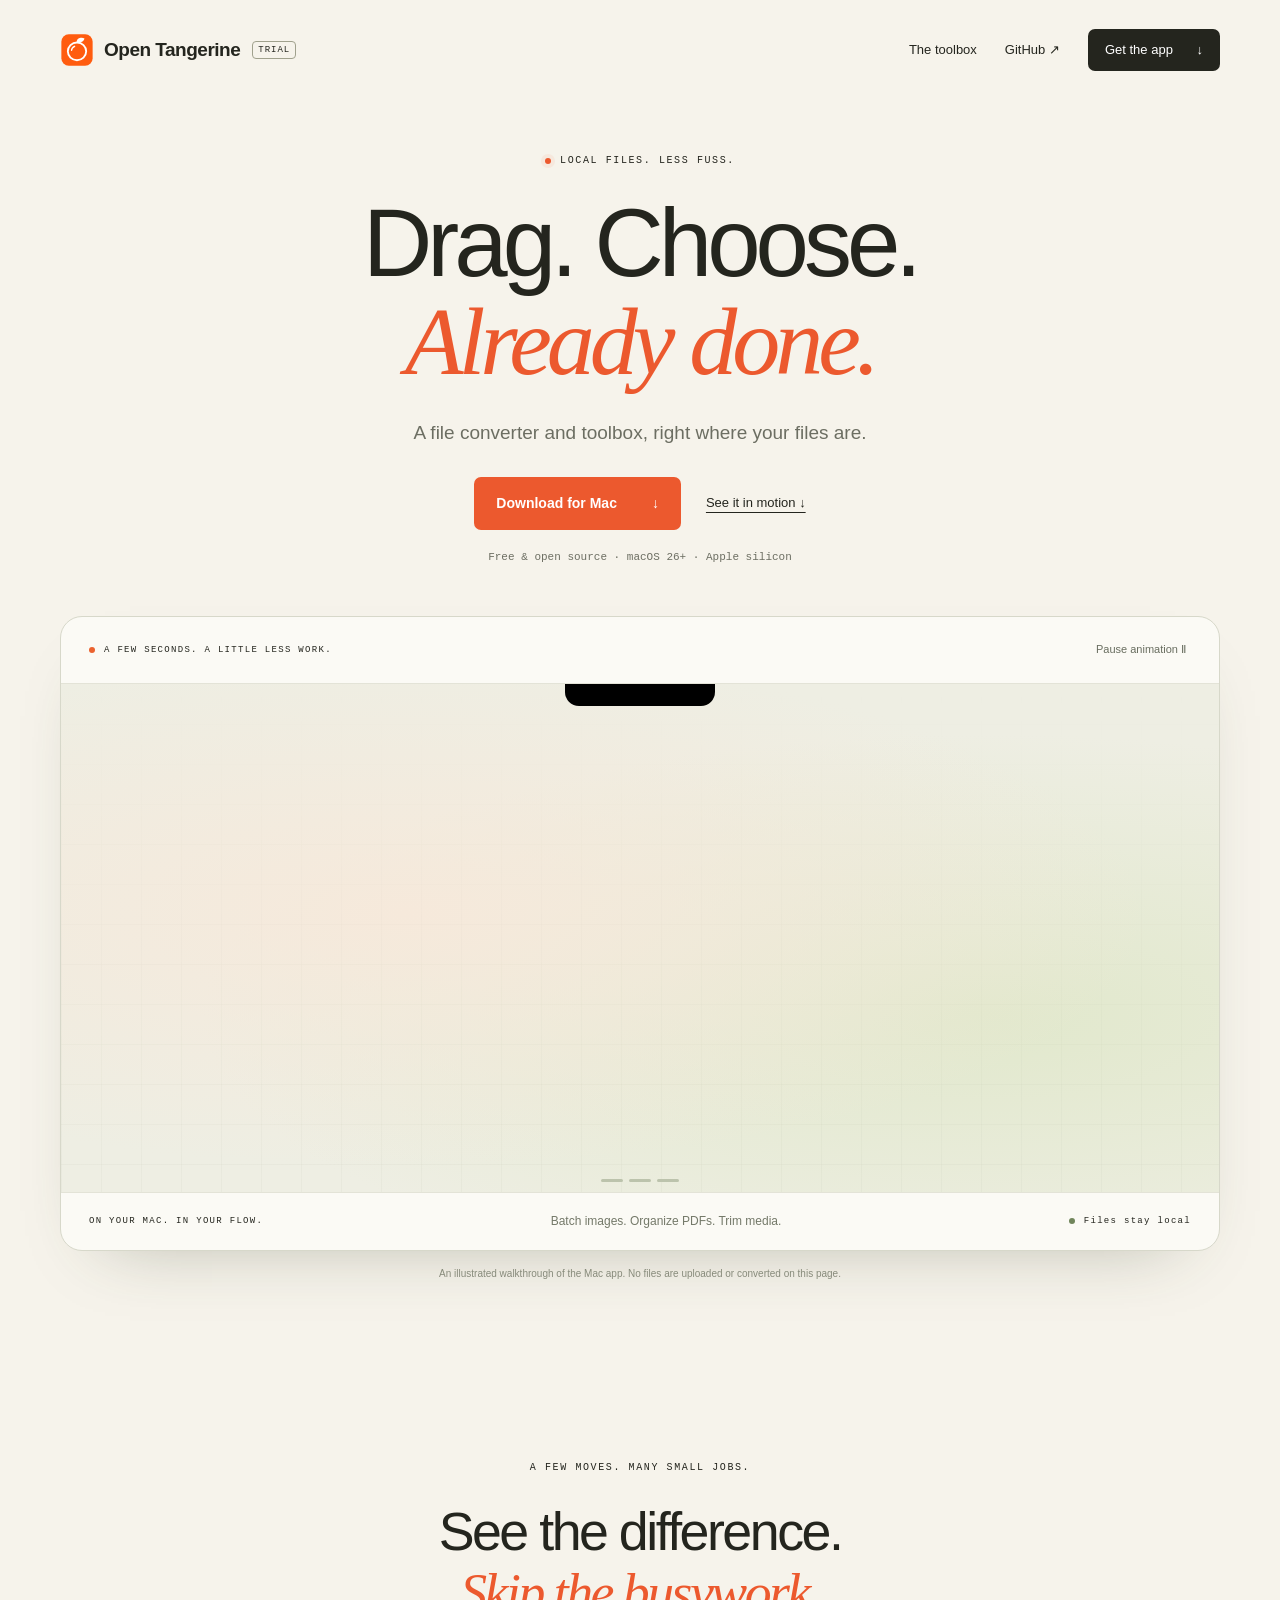
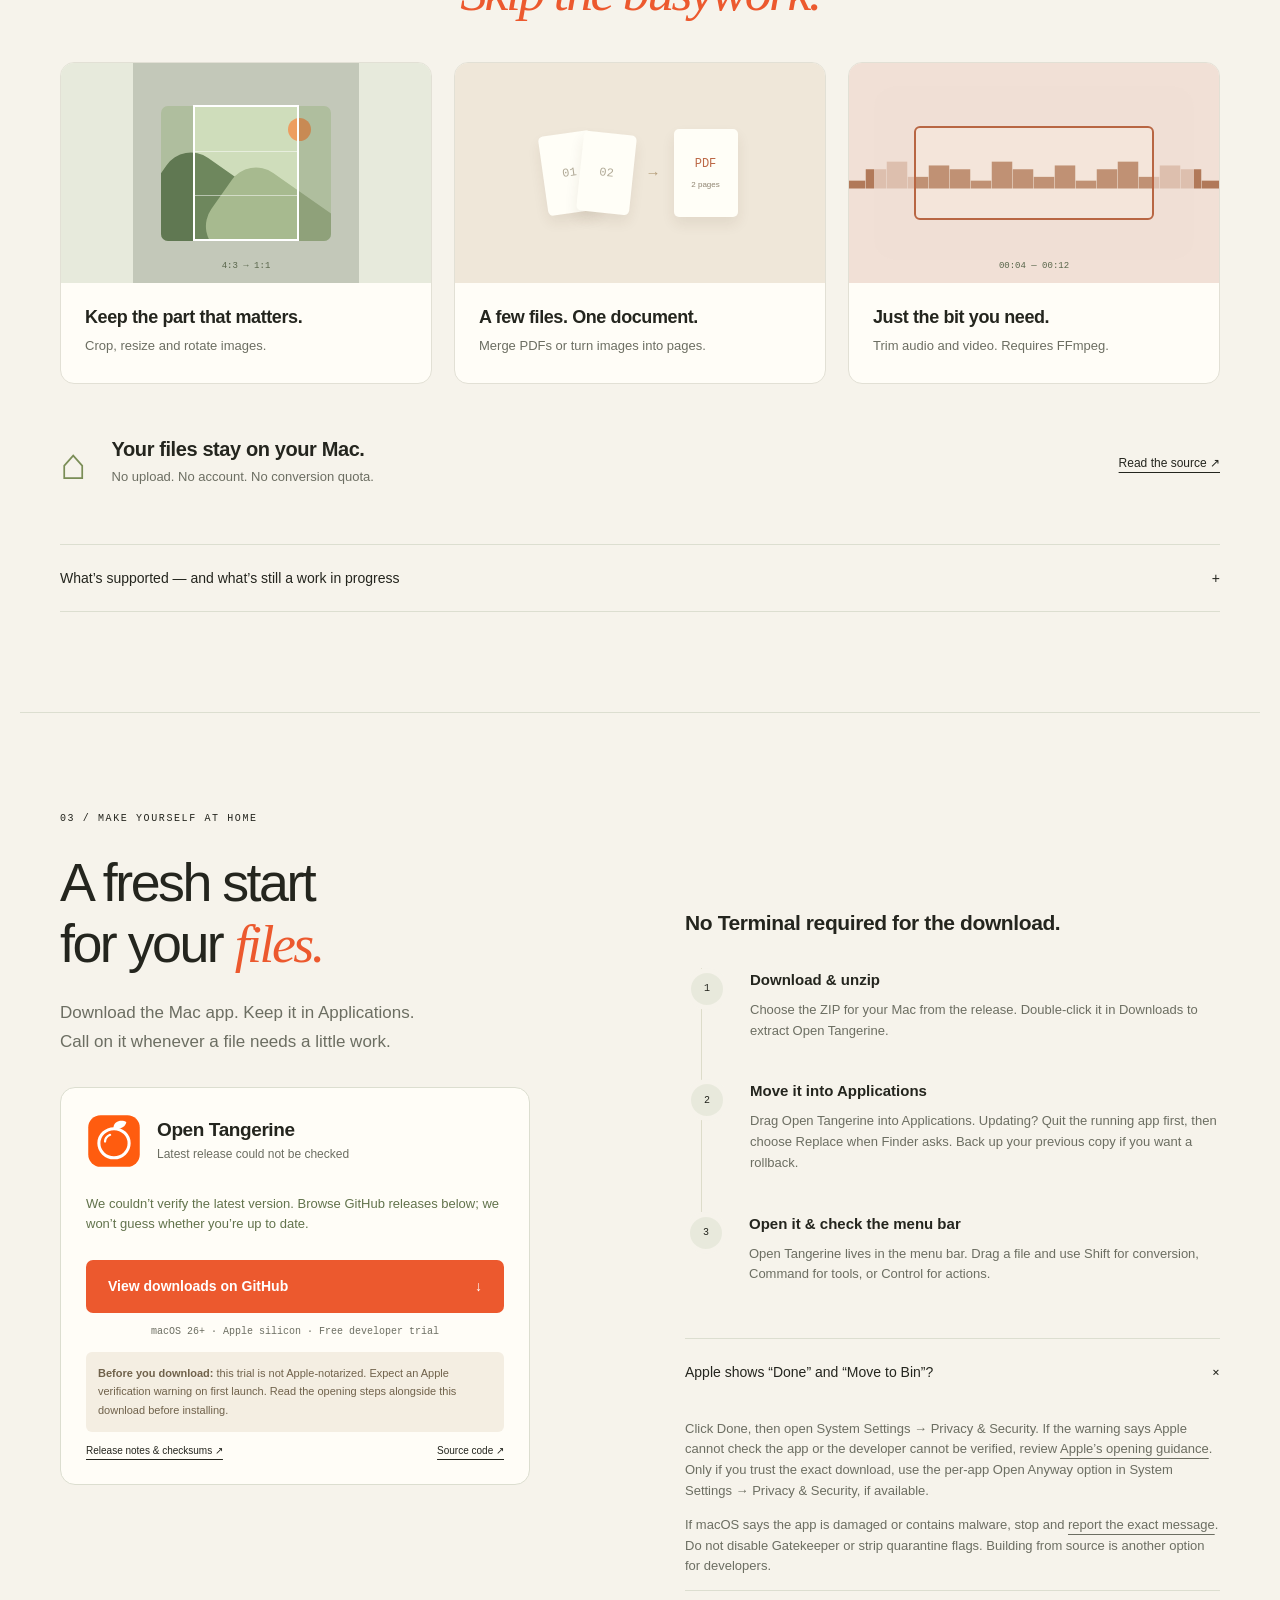
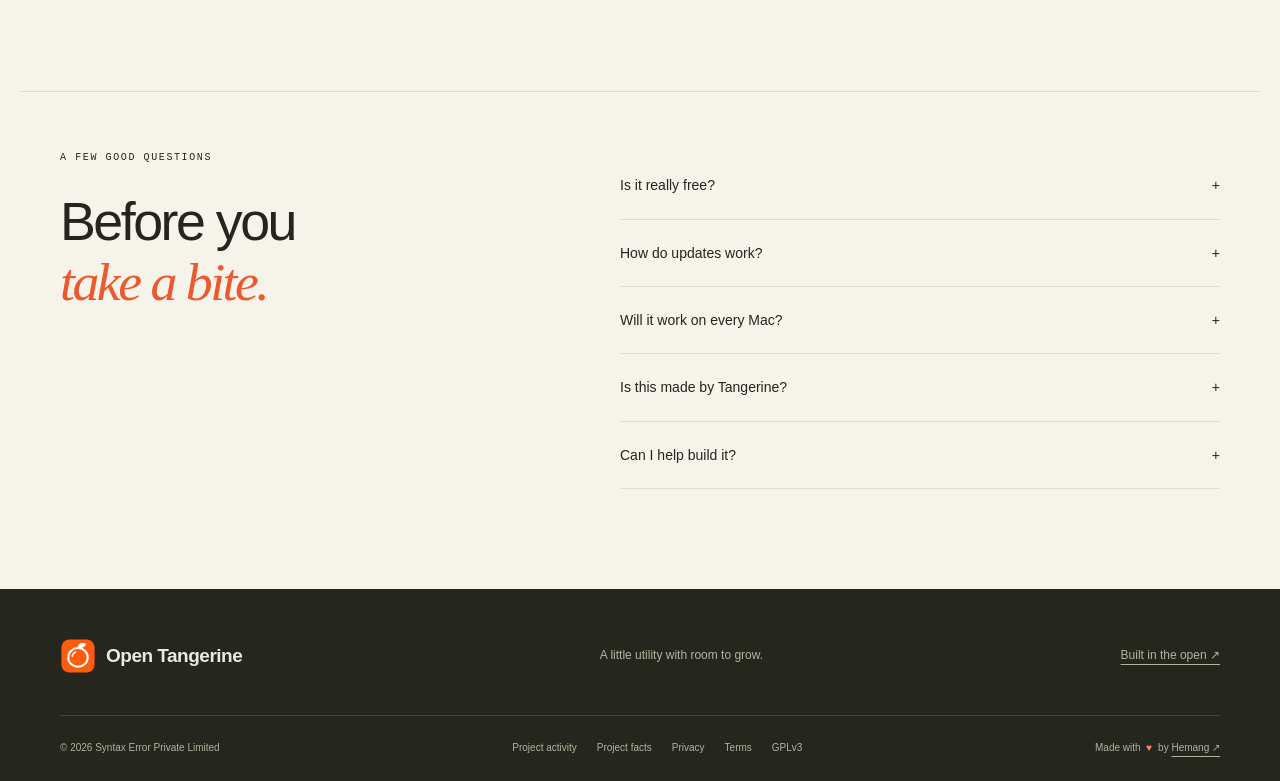
==== commit dbc72b66: "Release 0.1.8: optional glass notch, spring wheel and output actions" ====
--- a/docs/index.html
+++ b/docs/index.html
@@ -1,5 +1,5 @@
 <!doctype html>
-<html lang="en"><head><meta charset="utf-8"><meta name="viewport" content="width=device-width,initial-scale=1"><meta name="theme-color" content="#f6f3eb"><title>Open Tangerine — Free, open-source Mac file converter</title><link rel="icon" href="assets/logo.svg"><link rel="stylesheet" href="assets/style.css?v=015"><script src="assets/version.js" defer></script><script src="assets/site.js?v=015" defer></script><script src="assets/demo.js?v=017" defer></script><link rel="stylesheet" href="assets/walkthrough.css?v=017"><meta name="description" content="Free, open-source macOS file converter and toolbox. Convert images, work with PDFs, edit media and manage files locally. Download the developer trial."><meta name="robots" content="index,follow,max-image-preview:large"><link rel="canonical" href="https://sintaxerrorpvtltd.github.io/Open-Tangerine/"><link rel="sitemap" type="application/xml" href="https://sintaxerrorpvtltd.github.io/Open-Tangerine/sitemap.xml"><meta name="referrer" content="strict-origin-when-cross-origin"><meta property="og:type" content="website"><meta property="og:site_name" content="Open Tangerine"><meta property="og:locale" content="en_US"><meta property="og:title" content="Open Tangerine — Free, open-source Mac file converter"><meta property="og:description" content="Free, open-source macOS file converter and toolbox. Convert images, work with PDFs, edit media and manage files locally. Download the developer trial."><meta property="og:url" content="https://sintaxerrorpvtltd.github.io/Open-Tangerine/"><meta property="og:image" content="https://sintaxerrorpvtltd.github.io/Open-Tangerine/assets/social-icon.png"><meta property="og:image:width" content="512"><meta property="og:image:height" content="512"><meta property="og:image:alt" content="Open Tangerine orange app icon"><meta name="twitter:card" content="summary"><meta name="twitter:title" content="Open Tangerine — Free, open-source Mac file converter"><meta name="twitter:description" content="Free, open-source macOS file converter and toolbox. Convert images, work with PDFs, edit media and manage files locally. Download the developer trial."><meta name="twitter:image" content="https://sintaxerrorpvtltd.github.io/Open-Tangerine/assets/social-icon.png"><script type="application/ld+json">{"@context": "https://schema.org", "@graph": [{"@type": "Organization", "@id": "https://sintaxerrorpvtltd.github.io/Open-Tangerine/#organization", "name": "Syntax Error Private Limited", "url": "https://sintaxerrorpvtltd.github.io/Open-Tangerine/", "logo": "https://sintaxerrorpvtltd.github.io/Open-Tangerine/assets/social-icon.png"}, {"@type": "WebSite", "@id": "https://sintaxerrorpvtltd.github.io/Open-Tangerine/#website", "name": "Open Tangerine", "url": "https://sintaxerrorpvtltd.github.io/Open-Tangerine/", "publisher": {"@id": "https://sintaxerrorpvtltd.github.io/Open-Tangerine/#organization"}, "inLanguage": "en"}, {"@type": ["SoftwareApplication", "SoftwareSourceCode"], "@id": "https://sintaxerrorpvtltd.github.io/Open-Tangerine/#app", "name": "Open Tangerine", "url": "https://sintaxerrorpvtltd.github.io/Open-Tangerine/", "description": "Free, open-source macOS file converter and toolbox. Convert images, work with PDFs, edit media and manage files locally. Download the developer trial.", "applicationCategory": "UtilitiesApplication", "operatingSystem": "macOS 26 or later (Apple silicon trial)", "isAccessibleForFree": true, "license": "https://www.gnu.org/licenses/gpl-3.0.html", "codeRepository": "https://github.com/sintaxerrorpvtltd/Open-Tangerine", "programmingLanguage": "Swift", "downloadUrl": "https://github.com/sintaxerrorpvtltd/Open-Tangerine/releases", "publisher": {"@id": "https://sintaxerrorpvtltd.github.io/Open-Tangerine/#organization"}, "offers": {"@type": "Offer", "price": "0", "priceCurrency": "USD"}, "softwareRequirements": "Optional FFmpeg for many media operations", "featureList": ["Local file processing", "Image conversion and editing", "PDF merge and split", "Audio and video tools", "Manual updates via GitHub"]}]}</script></head>
+<html lang="en"><head><meta charset="utf-8"><meta name="viewport" content="width=device-width,initial-scale=1"><meta name="theme-color" content="#f6f3eb"><title>Open Tangerine — Free, open-source Mac file converter</title><link rel="icon" href="assets/logo.svg"><link rel="stylesheet" href="assets/style.css?v=015"><script src="assets/version.js" defer></script><script src="assets/site.js?v=015" defer></script><script src="assets/demo.js?v=017" defer></script><link rel="stylesheet" href="assets/walkthrough.css?v=017"><meta name="description" content="Free, open-source macOS file converter and toolbox. Convert images, work with PDFs, edit media and manage files locally. Download the developer trial."><meta name="robots" content="index,follow,max-image-preview:large"><link rel="canonical" href="https://sintaxerrorpvtltd.github.io/Open-Tangerine/"><link rel="sitemap" type="application/xml" href="https://sintaxerrorpvtltd.github.io/Open-Tangerine/sitemap.xml"><meta name="referrer" content="strict-origin-when-cross-origin"><meta property="og:type" content="website"><meta property="og:site_name" content="Open Tangerine"><meta property="og:locale" content="en_US"><meta property="og:title" content="Open Tangerine — Free, open-source Mac file converter"><meta property="og:description" content="Free, open-source macOS file converter and toolbox. Convert images, work with PDFs, edit media and manage files locally. Download the developer trial."><meta property="og:url" content="https://sintaxerrorpvtltd.github.io/Open-Tangerine/"><meta property="og:image" content="https://sintaxerrorpvtltd.github.io/Open-Tangerine/assets/social-icon.png"><meta property="og:image:width" content="512"><meta property="og:image:height" content="512"><meta property="og:image:alt" content="Open Tangerine orange app icon"><meta name="twitter:card" content="summary"><meta name="twitter:title" content="Open Tangerine — Free, open-source Mac file converter"><meta name="twitter:description" content="Free, open-source macOS file converter and toolbox. Convert images, work with PDFs, edit media and manage files locally. Download the developer trial."><meta name="twitter:image" content="https://sintaxerrorpvtltd.github.io/Open-Tangerine/assets/social-icon.png"><script type="application/ld+json">{"@context": "https://schema.org", "@graph": [{"@type": "Organization", "@id": "https://sintaxerrorpvtltd.github.io/Open-Tangerine/#organization", "name": "Syntax Error Private Limited", "url": "https://sintaxerrorpvtltd.github.io/Open-Tangerine/", "logo": "https://sintaxerrorpvtltd.github.io/Open-Tangerine/assets/social-icon.png"}, {"@type": "WebSite", "@id": "https://sintaxerrorpvtltd.github.io/Open-Tangerine/#website", "name": "Open Tangerine", "url": "https://sintaxerrorpvtltd.github.io/Open-Tangerine/", "publisher": {"@id": "https://sintaxerrorpvtltd.github.io/Open-Tangerine/#organization"}, "inLanguage": "en"}, {"@type": ["SoftwareApplication", "SoftwareSourceCode"], "@id": "https://sintaxerrorpvtltd.github.io/Open-Tangerine/#app", "name": "Open Tangerine", "url": "https://sintaxerrorpvtltd.github.io/Open-Tangerine/", "description": "Free, open-source macOS file converter and toolbox. Convert images, work with PDFs, edit media and manage files locally. Download the developer trial.", "applicationCategory": "UtilitiesApplication", "operatingSystem": "macOS 26 or later (Apple silicon trial)", "isAccessibleForFree": true, "license": "https://www.gnu.org/licenses/gpl-3.0.html", "codeRepository": "https://github.com/sintaxerrorpvtltd/Open-Tangerine", "programmingLanguage": "Swift", "downloadUrl": "https://github.com/sintaxerrorpvtltd/Open-Tangerine/releases", "publisher": {"@id": "https://sintaxerrorpvtltd.github.io/Open-Tangerine/#organization"}, "offers": {"@type": "Offer", "price": "0", "priceCurrency": "USD"}, "softwareRequirements": "Optional FFmpeg for many media operations", "featureList": ["Local file processing", "Image conversion and editing", "PDF merge and split", "Audio and video tools", "Manual updates via GitHub"]}]}</script><link rel="stylesheet" href="assets/analytics.css?v=1"><script src="assets/analytics.js?v=2" defer></script></head>
 <body><a class="skip" href="#main">Skip to content</a><header class="nav wrap"><a class="brand" href="./"><img src="assets/logo.svg" width="34" height="34" alt="">Open Tangerine<span class="beta">TRIAL</span></a><nav aria-label="Main"><a href="#features">The toolbox</a><a href="https://github.com/sintaxerrorpvtltd/Open-Tangerine">GitHub ↗</a><a class="small-button" href="#download">Get the app <span>↓</span></a></nav></header>
 <main id="main"><section class="hero wrap"><div class="hero-copy"><p class="eyebrow"><span class="dot"></span> LOCAL FILES. LESS FUSS.</p><h1>Drag. Choose.<br><em>Already done.</em></h1><p class="intro">A file converter and toolbox, right where your files are.</p><div class="actions"><a class="button orange" href="#download">Download for Mac <span>↓</span></a><a class="text-link" href="#playground">See it in motion ↓</a></div><p class="micro">Free & open source · macOS 26+ · Apple silicon</p></div></section>
 <section class="wrap motion-section" id="playground" aria-label="How Open Tangerine works">
@@ -41,4 +41,4 @@
 <section class="wrap section download" id="download"><div><p class="eyebrow">03 / MAKE YOURSELF AT HOME</p><h2>A fresh start<br>for your <em>files.</em></h2><p class="intro">Download the Mac app. Keep it in Applications.<br>Call on it whenever a file needs a little work.</p><div class="download-card"><div class="download-title"><img src="assets/logo.svg" alt="" width="56" height="56"><div><h3>Open Tangerine</h3><p id="release-label">Checking the latest release…</p></div></div><p id="version-status" role="status">You can also browse all releases on GitHub.</p><a class="button orange download-link" id="download-link" href="https://github.com/sintaxerrorpvtltd/Open-Tangerine/releases">View downloads on GitHub <span>↓</span></a><p class="micro">macOS 26+ · Apple silicon · Free developer trial</p><p class="notice"><b>Before you download:</b> this trial is not Apple-notarized. Expect an Apple verification warning on first launch. Read the opening steps alongside this download before installing.</p><div class="download-links"><a href="https://github.com/sintaxerrorpvtltd/Open-Tangerine/releases" id="release-notes">Release notes & checksums ↗</a><a href="https://github.com/sintaxerrorpvtltd/Open-Tangerine">Source code ↗</a></div></div></div>
 <div class="installation"><h3>No Terminal required for the download.</h3><ol><li><b>Download & unzip</b><p>Choose the ZIP for your Mac from the release. Double-click it in Downloads to extract Open Tangerine.</p></li><li><b>Move it into Applications</b><p>Drag Open Tangerine into Applications. Updating? Quit the running app first, then choose Replace when Finder asks. Back up your previous copy if you want a rollback.</p></li><li><b>Open it & check the menu bar</b><p>Open Tangerine lives in the menu bar. Drag a file and use Shift for conversion, Command for tools, or Control for actions.</p></li></ol><details open><summary>Apple shows “Done” and “Move to Bin”? <span>+</span></summary><p>Click Done, then open System Settings → Privacy &amp; Security. If the warning says Apple cannot check the app or the developer cannot be verified, review <a href="https://support.apple.com/en-in/102445">Apple’s opening guidance</a>. Only if you trust the exact download, use the per-app Open Anyway option in System Settings → Privacy & Security, if available.</p><p>If macOS says the app is damaged or contains malware, stop and <a href="https://github.com/sintaxerrorpvtltd/Open-Tangerine/issues">report the exact message</a>. Do not disable Gatekeeper or strip quarantine flags. Building from source is another option for developers.</p></details></div></section>
 <section class="wrap faq section"><div><p class="eyebrow">A FEW GOOD QUESTIONS</p><h2>Before you<br><em>take a bite.</em></h2></div><div><details><summary>Is it really free? <span>+</span></summary><p>Yes. Open Tangerine has no account, subscription or conversion quota. Its source is licensed under GPL-3.0-only. Optional third-party tools have their own licenses.</p></details><details><summary>How do updates work? <span>+</span></summary><p>The app checks GitHub for a published release and opens this download page with your app version. This page tells you whether a newer version is available. Download it, quit the old app and replace it manually. It does not silently install anything.</p></details><details><summary>Will it work on every Mac? <span>+</span></summary><p>This trial targets macOS 26 or later on Apple silicon. Intel Macs are not currently verified. Some tools depend on optional FFmpeg and available codecs.</p></details><details><summary>Is this made by Tangerine? <span>+</span></summary><p>No. Open Tangerine is an independent project by Syntax Error Private Limited, with its own artwork. It builds on Satsuma with the original MIT attribution preserved.</p></details><details><summary>Can I help build it? <span>+</span></summary><p>Please do. Report a reproducible issue or propose a focused improvement on <a href="https://github.com/sintaxerrorpvtltd/Open-Tangerine">GitHub</a>. Avoid uploading private files to public issues.</p></details></div></section>
-</main><footer><div class="wrap"><div class="footer-top"><a class="brand" href="./"><img src="assets/logo.svg" width="36" height="36" alt="">Open Tangerine</a><p>A little utility with room to grow.</p><a href="https://github.com/sintaxerrorpvtltd/Open-Tangerine">Built in the open ↗</a></div><div class="footer-bottom"><span>© 2026 Syntax Error Private Limited</span><nav aria-label="Legal"><a href="llms.txt">Project facts</a><a href="privacy.html">Privacy</a><a href="terms.html">Terms</a><a href="https://github.com/sintaxerrorpvtltd/Open-Tangerine/blob/main/LICENSE">GPLv3</a></nav><span>Made with <span class="heart" aria-label="love">♥</span> by <a href="https://www.instagram.com/hemaangg/">Hemang ↗</a></span></div></div></footer></body></html>
+</main><footer><div class="wrap"><div class="footer-top"><a class="brand" href="./"><img src="assets/logo.svg" width="36" height="36" alt="">Open Tangerine</a><p>A little utility with room to grow.</p><a href="https://github.com/sintaxerrorpvtltd/Open-Tangerine">Built in the open ↗</a></div><div class="footer-bottom"><span>© 2026 Syntax Error Private Limited</span><nav aria-label="Legal"><a href="stats.html">Project activity</a><a href="llms.txt">Project facts</a><a href="privacy.html">Privacy</a><a href="terms.html">Terms</a><a href="https://github.com/sintaxerrorpvtltd/Open-Tangerine/blob/main/LICENSE">GPLv3</a></nav><span>Made with <span class="heart" aria-label="love">♥</span> by <a href="https://www.instagram.com/hemaangg/">Hemang ↗</a></span></div></div></footer></body></html>
--- a/docs/assets/analytics.css
+++ b/docs/assets/analytics.css
@@ -0,0 +1 @@
+.analytics-choice{position:fixed;bottom:18px;left:18px;right:18px;z-index:1000;max-width:680px;padding:20px;border:1px solid #d9d6ce;border-radius:18px;background:#fffdf7;color:#252720;box-shadow:0 8px 40px #0002;font:14px/1.6 system-ui,sans-serif}.analytics-choice[hidden]{display:none}.analytics-choice p{margin:0 0 12px}.analytics-choice a{text-decoration:underline}.analytics-choice div{display:flex;gap:10px;flex-wrap:wrap}.analytics-choice button{border:1px solid #252720;border-radius:8px;padding:9px 14px;background:transparent;color:inherit;font:inherit;cursor:pointer}.analytics-choice button:first-child{background:#252720;color:white}.analytics-choice button:focus-visible,.analytics-settings:focus-visible{outline:3px solid #e66736;outline-offset:3px}.analytics-settings{border:0;padding:0;background:none;color:inherit;font:inherit;text-decoration:underline;cursor:pointer}
